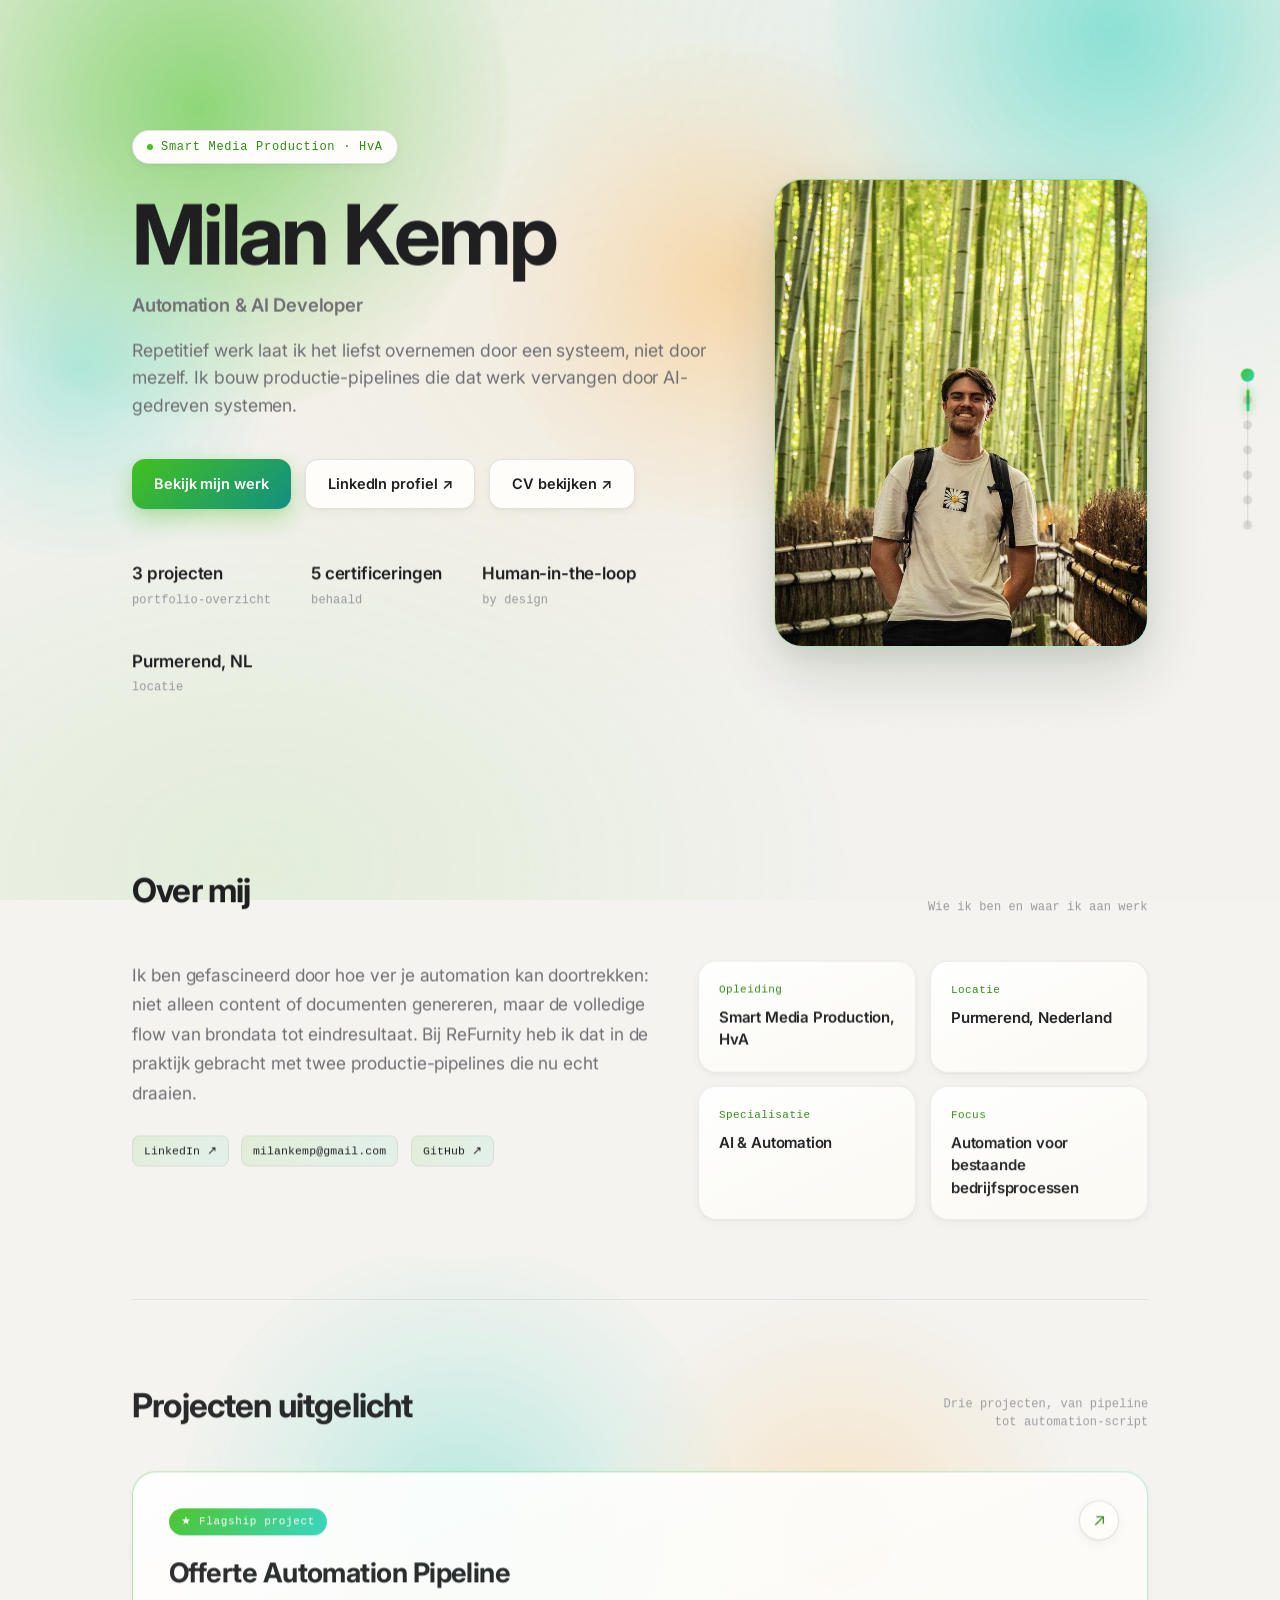
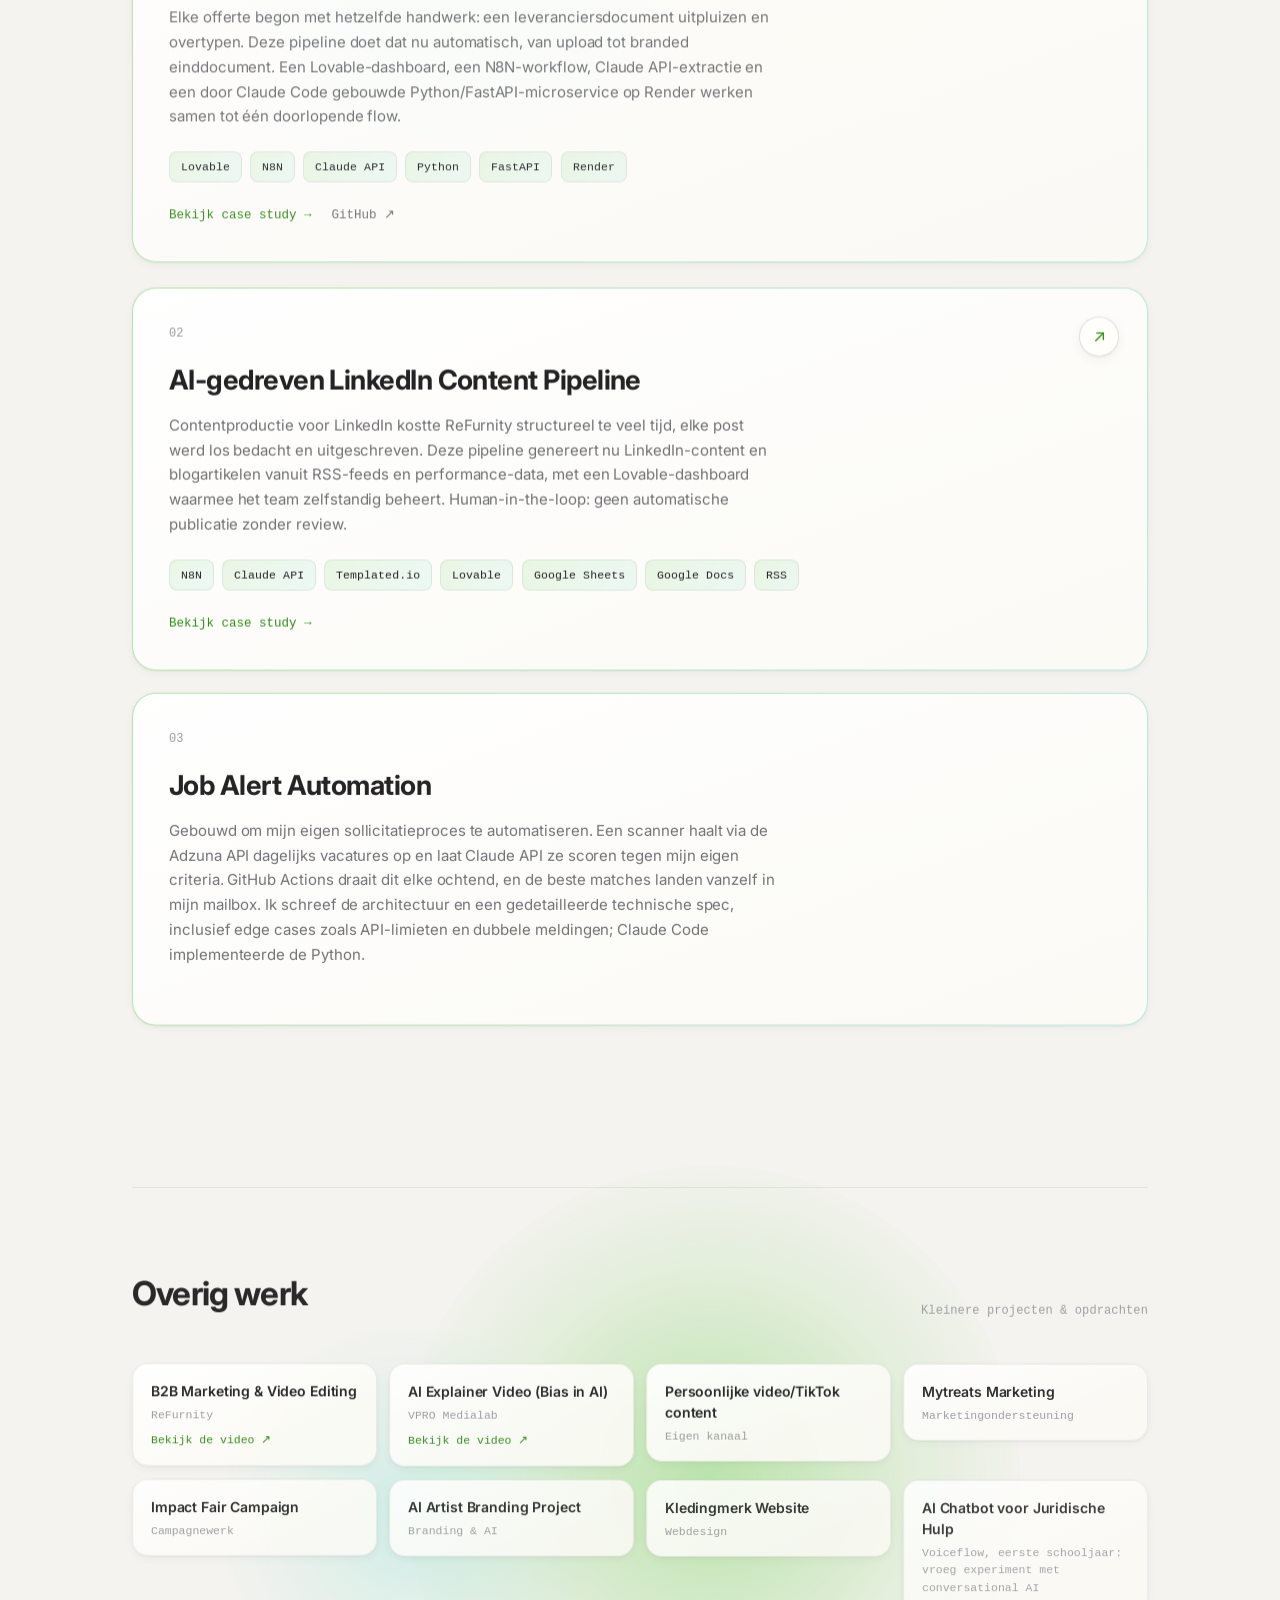
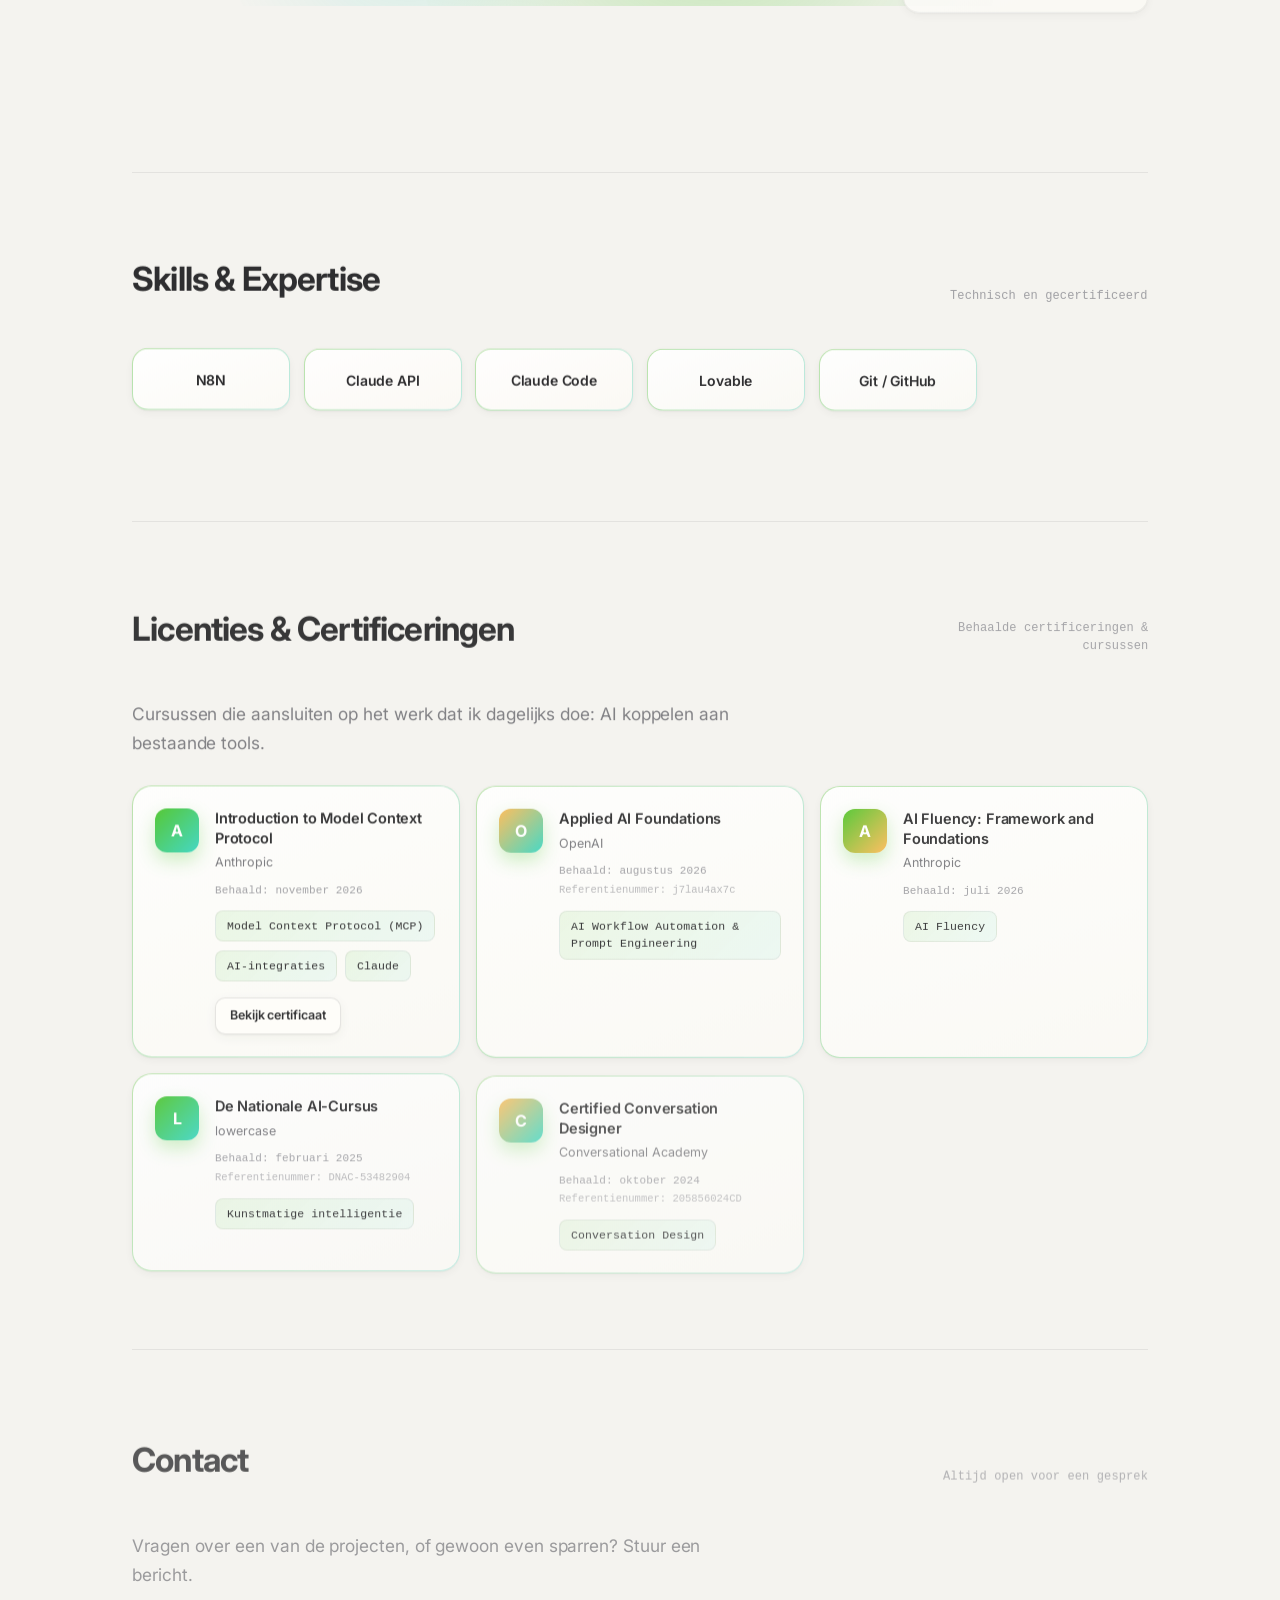
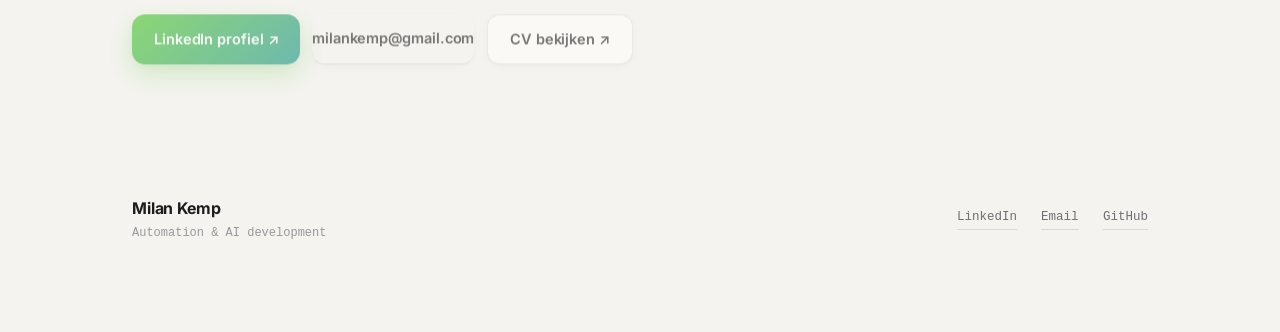
==== index.html @ 99af657d "Voeg certificaten samen met Licenties & Certificeringen De losse Certificaten-sectie is opgegaan in " ====
<!DOCTYPE html>
<html lang="nl">
<head>
<meta charset="UTF-8">
<meta name="viewport" content="width=device-width, initial-scale=1.0">
<title>Milan Kemp: Portfolio</title>
<meta name="description" content="Portfolio van Milan Kemp, afgestudeerd in Smart Media Production, met een focus op automation & AI development.">
<link rel="icon" href="assets/favicon.ico" sizes="any">
<link rel="icon" type="image/png" sizes="32x32" href="assets/favicon-32x32.png">
<link rel="icon" type="image/png" sizes="16x16" href="assets/favicon-16x16.png">
<link rel="apple-touch-icon" sizes="180x180" href="assets/apple-touch-icon.png">
<meta property="og:title" content="Milan Kemp: Automation &amp; AI Developer">
<meta property="og:description" content="Productie-pipelines die repetitief werk vervangen door AI-gedreven systemen.">
<meta property="og:image" content="https://milan-kemp.github.io/Milan-portfolio/assets/og-image.png">
<meta property="og:url" content="https://milan-kemp.github.io/Milan-portfolio/">
<meta property="og:type" content="website">
<meta name="twitter:card" content="summary_large_image">
<meta name="theme-color" content="#f4f3ef">
<link rel="preconnect" href="https://fonts.googleapis.com">
<link rel="preconnect" href="https://fonts.gstatic.com" crossorigin>
<link href="https://fonts.googleapis.com/css2?family=Inter:wght@400;500;600;700;800&display=swap" rel="stylesheet">
<link rel="stylesheet" href="css/styles.css">
<script type="application/ld+json">
{
  "@context": "https://schema.org",
  "@type": "Person",
  "name": "Milan Kemp",
  "jobTitle": "Automation & AI Developer",
  "url": "https://milan-kemp.github.io/Milan-portfolio/",
  "sameAs": [
    "https://www.linkedin.com/in/milan-kemp-5165a0326",
    "https://github.com/Milan-Kemp"
  ],
  "alumniOf": "Hogeschool van Amsterdam"
}
</script>
</head>
<body>
<div class="grain"></div>

<nav class="dot-nav" aria-label="Sectienavigatie">
  <span class="dot-nav-track"></span>
  <span class="dot-nav-indicator"></span>
  <button class="dot active" data-target="hero" aria-label="Ga naar Home"><span class="dot-tooltip">Home</span></button>
  <button class="dot" data-target="about" aria-label="Ga naar Over mij"><span class="dot-tooltip">Over mij</span></button>
  <button class="dot" data-target="projects" aria-label="Ga naar Projecten"><span class="dot-tooltip">Projecten</span></button>
  <button class="dot" data-target="other-work" aria-label="Ga naar Overig werk"><span class="dot-tooltip">Overig werk</span></button>
  <button class="dot" data-target="skills" aria-label="Ga naar Skills"><span class="dot-tooltip">Skills</span></button>
  <button class="dot" data-target="licenses" aria-label="Ga naar Licenties &amp; Certificeringen"><span class="dot-tooltip">Licenties</span></button>
  <button class="dot" data-target="contact" aria-label="Ga naar Contact"><span class="dot-tooltip">Contact</span></button>
</nav>

<div class="wrap">
  <div class="mesh" data-parallax="0.05"><div class="b1"></div><div class="b2"></div><div class="b3"></div><div class="b4"></div></div>

  <!-- ================= HERO ================= -->
  <section class="hero" id="hero">
    <div class="hero-grid">
      <div class="hero-content">
        <span class="eyebrow reveal">Smart Media Production · HvA</span>
        <h1 class="reveal">Milan Kemp</h1>
        <p class="hero-role reveal">Automation &amp; AI Developer</p>
        <p class="hero-sub reveal">Repetitief werk laat ik het liefst overnemen door een systeem, niet door mezelf. Ik bouw productie-pipelines die dat werk vervangen door AI-gedreven systemen.</p>
        <div class="hero-actions reveal">
          <a href="#projects" class="btn btn-primary">Bekijk mijn werk</a>
          <a href="https://www.linkedin.com/in/milan-kemp-5165a0326" target="_blank" rel="noopener" class="btn btn-secondary">LinkedIn profiel ↗</a>
          <a href="assets/Milan_Kemp_CV.pdf" target="_blank" rel="noopener" class="btn btn-secondary">CV bekijken ↗</a>
        </div>
        <div class="hero-meta reveal">
          <div class="meta-item"><strong><span class="count" data-count-to="3">0</span> projecten</strong>portfolio-overzicht</div>
          <div class="meta-item"><strong><span class="count" id="cert-count" data-count-to="5">0</span> certificeringen</strong>behaald</div>
          <div class="meta-item"><strong>Human-in-the-loop</strong>by design</div>
          <div class="meta-item"><strong>Purmerend, NL</strong>locatie</div>
        </div>
      </div>
      <div class="hero-photo-wrap reveal">
        <img class="hero-photo" src="assets/milan-hero-photo.jpg" alt="Milan Kemp" loading="eager" decoding="async">
      </div>
    </div>
  </section>

  <!-- ================= OVER MIJ ================= -->
  <section class="section" id="about">
    <div class="section-head">
      <div class="section-title observe">Over mij</div>
      <div class="section-hint observe">Wie ik ben en waar ik aan werk</div>
    </div>

    <div class="about-grid">
      <div>
        <p class="about-text observe">
          Ik ben gefascineerd door hoe ver je automation kan doortrekken: niet alleen
          content of documenten genereren, maar de volledige flow van brondata tot
          eindresultaat. Bij ReFurnity heb ik dat in de praktijk gebracht met twee
          productie-pipelines die nu echt draaien.
        </p>
        <div class="about-contacts observe">
          <a class="badge" href="https://www.linkedin.com/in/milan-kemp-5165a0326" target="_blank" rel="noopener">LinkedIn ↗</a>
          <a class="badge" href="mailto:milankemp@gmail.com">milankemp@gmail.com</a>
          <a class="badge" href="https://github.com/Milan-Kemp" target="_blank" rel="noopener">GitHub ↗</a>
        </div>
      </div>

      <div class="info-grid">
        <div class="info-card observe">
          <span class="tag">Opleiding</span>
          <p>Smart Media Production, HvA</p>
        </div>
        <div class="info-card observe">
          <span class="tag">Locatie</span>
          <p>Purmerend, Nederland</p>
        </div>
        <div class="info-card observe">
          <span class="tag">Specialisatie</span>
          <p>AI &amp; Automation</p>
        </div>
        <div class="info-card observe">
          <span class="tag">Focus</span>
          <p>Automation voor bestaande bedrijfsprocessen</p>
        </div>
      </div>
    </div>
  </section>

  <!-- ================= PROJECTEN UITGELICHT ================= -->
  <section class="section" id="projects" style="position:relative;">
    <div class="mesh" style="top:-40px; opacity:0.55; width:1100px; height:520px;" data-parallax="0.045"><div class="b2" style="right:auto; left:8%;"></div><div class="b3" style="left:auto; right:10%; top:40px;"></div></div>

    <div class="section-head">
      <div class="section-title observe">Projecten uitgelicht</div>
      <div class="section-hint observe">Drie projecten, van pipeline tot automation-script</div>
    </div>

    <div class="project-list">
      <div class="parallax-host" data-parallax-card>
        <article class="project-card tilt-card observe" data-href="projects/offerte-automation-pipeline.html">
          <div class="project-card-cta" aria-hidden="true">↗</div>
          <div class="project-top">
            <span class="project-flag">★ Flagship project</span>
            <span class="project-num">01</span>
          </div>
          <h3 class="project-title">Offerte Automation Pipeline</h3>
          <p class="project-desc">
            Elke offerte begon met hetzelfde handwerk: een leveranciersdocument uitpluizen en
            overtypen. Deze pipeline doet dat nu automatisch, van upload tot branded
            einddocument. Een Lovable-dashboard, een N8N-workflow, Claude API-extractie en een
            door Claude Code gebouwde Python/FastAPI-microservice op Render werken samen tot
            één doorlopende flow.
          </p>
          <div class="badges">
            <span class="badge">Lovable</span>
            <span class="badge">N8N</span>
            <span class="badge">Claude API</span>
            <span class="badge">Python</span>
            <span class="badge">FastAPI</span>
            <span class="badge">Render</span>
          </div>
          <div class="project-foot">
            <div class="project-links">
              <a href="projects/offerte-automation-pipeline.html">Bekijk case study →</a>
              <a class="secondary" href="https://github.com/Milan-Kemp/Offerte-generator" target="_blank" rel="noopener">GitHub ↗</a>
            </div>
          </div>
        </article>
      </div>

      <article class="project-card tilt-card observe" data-href="projects/linkedin-content-pipeline.html">
        <div class="project-card-cta" aria-hidden="true">↗</div>
        <div class="project-top">
          <span class="project-num">02</span>
        </div>
        <h3 class="project-title">AI-gedreven LinkedIn Content Pipeline</h3>
        <p class="project-desc">
          Contentproductie voor LinkedIn kostte ReFurnity structureel te veel tijd, elke post
          werd los bedacht en uitgeschreven. Deze pipeline genereert nu LinkedIn-content en
          blogartikelen vanuit RSS-feeds en performance-data, met een Lovable-dashboard waarmee
          het team zelfstandig beheert. Human-in-the-loop: geen automatische publicatie zonder
          review.
        </p>
        <div class="badges">
          <span class="badge">N8N</span>
          <span class="badge">Claude API</span>
          <span class="badge">Templated.io</span>
          <span class="badge">Lovable</span>
          <span class="badge">Google Sheets</span>
          <span class="badge">Google Docs</span>
          <span class="badge">RSS</span>
        </div>
        <div class="project-foot">
          <div class="project-links">
            <a href="projects/linkedin-content-pipeline.html">Bekijk case study →</a>
          </div>
        </div>
      </article>

      <article class="project-card tilt-card observe" id="job-alert-card">
        <div class="project-top">
          <span class="project-num">03</span>
        </div>
        <h3 class="project-title">Job Alert Automation</h3>
        <p class="project-desc">
          Gebouwd om mijn eigen sollicitatieproces te automatiseren. Een scanner haalt via de
          Adzuna API dagelijks vacatures op en laat Claude API ze scoren tegen mijn eigen
          criteria. GitHub Actions draait dit elke ochtend, en de beste matches landen vanzelf
          in mijn mailbox. Ik schreef de architectuur en een gedetailleerde technische spec,
          inclusief edge cases zoals API-limieten en dubbele meldingen; Claude Code
          implementeerde de Python.
        </p>
      </article>
    </div>

    <div class="detail" id="job-alert-detail">
      <div id="job-alert-detail-inner">
        <p class="detail-text">
          Draait volledig zelfstandig, elke ochtend opnieuw: geen handmatig zoeken meer nodig.
          De zoekradius bestrijkt 60km rond Purmerend, plus remote en hybride functies. Elke
          vacature krijgt een score en een korte motivatie, zodat duidelijk is waarom iets wel
          of niet doorkwam. Zelf geen match? Dan blijft de mailbox leeg, in plaats van ruis te
          sturen.
        </p>
        <figure class="job-alert-mail">
          <div class="job-alert-mail-head">
            <span class="job-alert-mail-icon" aria-hidden="true">
              <svg viewBox="0 0 16 16" fill="none" stroke="currentColor" stroke-width="1.5" stroke-linecap="round" stroke-linejoin="round">
                <rect x="1.5" y="3" width="13" height="10" rx="1.5"/>
                <path d="M2 4l6 5 6-5"/>
              </svg>
            </span>
            <div class="job-alert-mail-headtext">
              <div class="job-alert-mail-from">job-alerts@job-alert-bot.app</div>
              <div class="job-alert-mail-subject">Dagelijkse job alert</div>
            </div>
          </div>
          <div class="job-alert-mail-body">
            <p class="job-alert-mail-intro">Deze vacature scoorde vandaag het hoogst tegen jouw criteria:</p>
            <div class="job-alert-mail-job">
              <div class="job-alert-mail-job-head">
                <div>
                  <div class="job-alert-mail-job-title">Automation Specialist (n8n Expert)</div>
                  <div class="job-alert-mail-job-company">Jobgether — Veldhoven, Noord-Brabant</div>
                </div>
                <span class="job-alert-mail-score">9/10</span>
              </div>
              <p class="job-alert-mail-motivation">
                Hands-on automation rol specifiek gericht op n8n, met focus op het verbinden
                van platforms, APIs, CRMs en AI-services, exact wat ik al gebouwd heb.
              </p>
              <div class="job-alert-mail-signal">
                <span class="job-alert-mail-signal-label is-match">Match</span>
                <ul>
                  <li>n8n expert vereist</li>
                  <li>focus op orchestratie en verbinden van systemen</li>
                  <li>AI-enabled workflows als kernvereiste</li>
                </ul>
              </div>
              <div class="job-alert-mail-signal">
                <span class="job-alert-mail-signal-label is-caution">Let op</span>
                <ul>
                  <li>geen duidelijke ervaringseis genoemd in excerpt</li>
                </ul>
              </div>
              <span class="job-alert-mail-link">Bekijk vacature →</span>
            </div>
            <p class="job-alert-mail-footnote">
              Score gebaseerd op een beperkte Adzuna-omschrijving (excerpt), niet de
              volledige vacaturetekst.
            </p>
          </div>
          <figcaption>Voorbeeld van een dagelijkse match-mail</figcaption>
        </figure>
        <div class="badges">
          <a class="tag-pill" href="https://www.python.org" target="_blank" rel="noopener">Python</a>
          <a class="tag-pill" href="https://www.anthropic.com" target="_blank" rel="noopener">Claude API</a>
          <span class="tag-pill">Adzuna API</span>
          <a class="tag-pill" href="https://docs.github.com/en/actions" target="_blank" rel="noopener">GitHub Actions</a>
        </div>
        <a class="other-link" id="job-alert-code-link" href="https://github.com/Milan-Kemp/job-alert-bot" target="_blank" rel="noopener">Bekijk de code ↗</a>
      </div>
    </div>
  </section>

  <!-- ================= OVERIG WERK ================= -->
  <section class="section" id="other-work" style="position:relative;">
    <div class="mesh" style="top:-30px; opacity:0.5; width:1000px; height:460px;" data-parallax="0.045"><div class="b1" style="left:auto; right:12%; top:20px;"></div><div class="b4" style="left:8%; top:180px;"></div></div>

    <div class="section-head">
      <div class="section-title observe">Overig werk</div>
      <div class="section-hint observe">Kleinere projecten &amp; opdrachten</div>
    </div>

    <div class="other-grid">
      <div class="other-item lift-card">
        <div class="other-title">B2B Marketing &amp; Video Editing</div>
        <div class="other-meta">ReFurnity</div>
        <a class="other-video-preview" href="https://youtu.be/hMSgtAx6nCA" target="_blank" rel="noopener">Bekijk de video ↗</a>
      </div>
      <div class="other-item lift-card">
        <div class="other-title">AI Explainer Video (Bias in AI)</div>
        <div class="other-meta">VPRO Medialab</div>
        <a class="other-video-preview" href="https://youtu.be/aALKHxeAM2g" target="_blank" rel="noopener">Bekijk de video ↗</a>
      </div>
      <div class="other-item lift-card">
        <div class="other-title">Persoonlijke video/TikTok content</div>
        <div class="other-meta">Eigen kanaal</div>
      </div>
      <div class="other-item lift-card">
        <div class="other-title">Mytreats Marketing</div>
        <div class="other-meta">Marketingondersteuning</div>
      </div>
      <div class="other-item lift-card">
        <div class="other-title">Impact Fair Campaign</div>
        <div class="other-meta">Campagnewerk</div>
      </div>
      <div class="other-item lift-card">
        <div class="other-title">AI Artist Branding Project</div>
        <div class="other-meta">Branding &amp; AI</div>
      </div>
      <div class="other-item lift-card">
        <div class="other-title">Kledingmerk Website</div>
        <div class="other-meta">Webdesign</div>
      </div>
      <div class="other-item lift-card">
        <div class="other-title">AI Chatbot voor Juridische Hulp</div>
        <div class="other-meta">Voiceflow, eerste schooljaar: vroeg experiment met conversational AI</div>
      </div>
    </div>

    <div class="detail" id="other-detail">
      <div id="other-detail-inner">
        <div class="detail-text" id="other-detail-text"></div>
        <a class="other-link" id="other-detail-link" target="_blank" rel="noopener">Bekijk de video ↗</a>
      </div>
    </div>
  </section>

  <!-- ================= SKILLS ================= -->
  <section class="section" id="skills">
    <div class="section-head">
      <div class="section-title observe">Skills &amp; Expertise</div>
      <div class="section-hint observe">Technisch en gecertificeerd</div>
    </div>

    <div class="skills-grid">
      <div class="skill-card tilt-card"><span class="skill-name">N8N</span></div>
      <div class="skill-card tilt-card"><span class="skill-name">Claude API</span></div>
      <div class="skill-card tilt-card"><span class="skill-name">Claude Code</span></div>
      <div class="skill-card tilt-card"><span class="skill-name">Lovable</span></div>
      <div class="skill-card tilt-card"><span class="skill-name">Git / GitHub</span></div>
    </div>
  </section>

  <!-- ================= LICENTIES & CERTIFICERINGEN (kaarten komen uit CERTIFICATES in js/main.js) ================= -->
  <section class="section" id="licenses">
    <div class="section-head">
      <div class="section-title observe">Licenties &amp; Certificeringen</div>
      <div class="section-hint observe">Behaalde certificeringen &amp; cursussen</div>
    </div>

    <p class="about-text observe" style="margin-bottom: 28px;">
      Cursussen die aansluiten op het werk dat ik dagelijks doe: AI koppelen aan bestaande tools.
    </p>

    <div class="licenses-grid" id="certs-grid"></div>
  </section>

  <!-- ================= CONTACT / FOOTER ================= -->
  <section class="section" id="contact">
    <div class="section-head">
      <div class="section-title observe">Contact</div>
      <div class="section-hint observe">Altijd open voor een gesprek</div>
    </div>
    <p class="about-text observe">
      Vragen over een van de projecten, of gewoon even sparren?
      Stuur een bericht.
    </p>
    <div class="about-contacts observe" style="margin-top: 24px;">
      <a href="https://www.linkedin.com/in/milan-kemp-5165a0326" target="_blank" rel="noopener" class="btn btn-primary">LinkedIn profiel ↗</a>
      <button class="btn btn-secondary footer-email-btn" data-email="milankemp@gmail.com" type="button">milankemp@gmail.com</button>
      <a href="assets/Milan_Kemp_CV.pdf" target="_blank" rel="noopener" class="btn btn-secondary">CV bekijken ↗</a>
    </div>
  </section>

  <footer>
    <div>
      <div class="footer-name">Milan Kemp</div>
      <div class="footer-role">Automation &amp; AI development</div>
    </div>
    <div class="footer-links">
      <a class="footer-link" href="https://www.linkedin.com/in/milan-kemp-5165a0326" target="_blank" rel="noopener">LinkedIn</a>
      <button class="footer-link footer-email-btn" data-email="milankemp@gmail.com" type="button">Email</button>
      <a class="footer-link" href="https://github.com/Milan-Kemp" target="_blank" rel="noopener">GitHub</a>
    </div>
  </footer>
</div>

<script src="js/springs.js"></script>
<script src="js/main.js"></script>
</body>
</html>
---- css/styles.css ----
/* ==========================================================================
   Milan Kemp — Portfolio design system
   Shared tokens + components, used by every page (index + /projects/*.html)
   ========================================================================== */

:root {
  --bg: #f4f3ef;
  --surface: rgba(255,255,255,0.7);
  --surface-solid: #fffefb;
  --border: rgba(0,0,0,0.065);
  --border-strong: rgba(0,0,0,0.11);
  --text: #1d1d1f;
  --text-dim: #6e6e73;
  --text-faint: #98989d;

  --accent: #41c21d;
  --accent-text: #2c8a12;
  --accent2: #2dd4bf;
  --accent2-text: #0f8f81;
  --accent3: #ffb648;

  --accent-soft: rgba(65,194,29,0.1);
  --accent-line: rgba(65,194,29,0.32);

  --shadow-sm: 0 1px 2px rgba(30,60,10,0.05), 0 3px 12px rgba(30,60,10,0.05);
  --shadow-md: 0 12px 30px rgba(30,60,10,0.1), 0 3px 10px rgba(30,60,10,0.05);
  --shadow-lg: 0 28px 68px rgba(30,60,10,0.15), 0 10px 24px rgba(30,60,10,0.07);
  --shadow-hover: 0 22px 44px rgba(30,60,10,0.16), 0 8px 16px rgba(15,143,129,0.08);

  --display: -apple-system, BlinkMacSystemFont, 'SF Pro Display', 'Inter', sans-serif;
  --body: -apple-system, BlinkMacSystemFont, 'SF Pro Text', 'Inter', sans-serif;
  --mono: ui-monospace, 'SF Mono', 'Menlo', 'IBM Plex Mono', monospace;
}

* { margin: 0; padding: 0; box-sizing: border-box; }
html { scroll-behavior: smooth; }

body {
  background: var(--bg);
  color: var(--text);
  font-family: var(--body);
  line-height: 1.5;
  -webkit-font-smoothing: antialiased;
  min-height: 100vh;
  overflow-x: hidden;
  position: relative;
}

img { max-width: 100%; display: block; }

/* Page-wide ambient gradient. Lives on its own fixed layer instead of
   `background-attachment: fixed` on body, which forces the browser to
   repaint the four large gradients on every scroll frame. A fixed element
   is composited once and just stays put while the page scrolls. */
body::before {
  content: '';
  position: fixed; inset: 0; z-index: -1; pointer-events: none;
  background:
    radial-gradient(1100px 700px at 12% -8%, rgba(65,194,29,0.14), transparent 60%),
    radial-gradient(900px 640px at 88% 6%, rgba(45,212,191,0.12), transparent 60%),
    radial-gradient(800px 560px at 50% 38%, rgba(255,182,72,0.08), transparent 65%),
    radial-gradient(1000px 700px at 20% 96%, rgba(65,194,29,0.09), transparent 60%);
}

/* ---------- GRAIN OVERLAY ---------- */

/* No mix-blend-mode: a blended full-screen fixed layer makes the browser
   re-blend everything underneath it on every scroll frame. At this opacity
   a plain overlay reads the same. */
.grain {
  position: fixed; inset: 0; z-index: 999; pointer-events: none;
  opacity: 0.035;
  background-image: url("data:image/svg+xml,%3Csvg xmlns='http://www.w3.org/2000/svg' width='140' height='140'%3E%3Cfilter id='n'%3E%3CfeTurbulence type='fractalNoise' baseFrequency='0.9' numOctaves='2' stitchTiles='stitch'/%3E%3C/filter%3E%3Crect width='100%25' height='100%25' filter='url(%23n)'/%3E%3C/svg%3E");
}

.wrap { max-width: 1080px; margin: 0 auto; padding: 0 32px; position: relative; }

/* ---------- AMBIENT MESH ---------- */

.mesh {
  position: absolute;
  top: -260px; left: 50%;
  width: 1500px; height: 900px;
  overflow: hidden;
  transform: translateX(-50%);
  z-index: 0;
  pointer-events: none;
  opacity: 0.82;
  will-change: transform;
}

/* The mesh blobs use fixed px widths (1500/1100/1000, incl. inline-styled
   instances) so they read as soft ambient shapes rather than edge-to-edge
   bars. That's fine while the viewport is wider than the blob — but below
   ~1024px the centered, absolutely-positioned box starts extending past
   both edges of the page, inflating body.scrollWidth and causing real
   horizontal overflow (confirmed: at 1024px the hero mesh alone accounted
   for the full 246px of page overflow). max-width doesn't lose to an
   inline width= declaration (they're different properties), so this caps
   every .mesh instance — including the two with inline widths — without
   touching anything above 1024px, where max-width never applies. */
@media (max-width: 1024px) {
  .mesh { max-width: 100%; }
}

.mesh div { position: absolute; border-radius: 50%; }
/* Eased multi-stop falloff stands in for the old blur(64px) on .mesh: same
   soft edges, but baked into the gradient instead of re-filtered on the GPU
   every time the mesh moves with scroll. */
.mesh .b1 { width: 620px; height: 620px; left: 0; top: 40px; background: radial-gradient(circle, rgba(65,194,29,0.64) 0%, rgba(65,194,29,0.42) 24%, rgba(65,194,29,0.18) 48%, transparent 74%); }
.mesh .b2 { width: 560px; height: 560px; right: 0; top: -10px; background: radial-gradient(circle, rgba(45,212,191,0.56) 0%, rgba(45,212,191,0.36) 24%, rgba(45,212,191,0.15) 48%, transparent 74%); }
.mesh .b3 { width: 480px; height: 480px; left: 40%; top: 280px; background: radial-gradient(circle, rgba(255,182,72,0.46) 0%, rgba(255,182,72,0.29) 24%, rgba(255,182,72,0.12) 48%, transparent 74%); }
.mesh .b4 { width: 380px; height: 380px; left: 0; top: 420px; background: radial-gradient(circle, rgba(45,212,191,0.38) 0%, rgba(45,212,191,0.24) 24%, rgba(45,212,191,0.1) 48%, transparent 74%); }

.parallax-host { will-change: transform; }

/* ---------- REVEAL STATE (base — Spring drives opacity/transform inline) ---------- */

.reveal { opacity: 0; transform: translateY(20px); will-change: transform, opacity; }

/* ---------- EYEBROW / BADGE ---------- */

.eyebrow {
  display: inline-flex; align-items: center; gap: 8px;
  font-family: var(--mono); font-size: 12px; letter-spacing: 0.06em;
  color: var(--accent-text);
  background: var(--surface-solid);
  border: 1px solid var(--border-strong);
  box-shadow: var(--shadow-sm);
  padding: 7px 14px; border-radius: 100px;
}

.eyebrow::before { content: ''; width: 6px; height: 6px; border-radius: 50%; background: var(--accent); flex-shrink: 0; }

.badge {
  display: inline-block;
  font-family: var(--mono); font-size: 11.5px; color: var(--text);
  background: linear-gradient(135deg, rgba(65,194,29,0.1), rgba(45,212,191,0.08));
  border: 1px solid var(--border);
  padding: 6px 11px; border-radius: 8px; letter-spacing: 0.01em;
  will-change: transform;
}

.badges { display: flex; flex-wrap: wrap; gap: 8px; }

/* Rounder pill variant used inside pipeline detail panels (mobile accordion
   + desktop node diagram) — some entries are plain <span>, others are real
   <a> links out to the tool's official site (pipeline.js decides which). */
.tag-pill {
  display: inline-block;
  font-family: var(--mono); font-size: 11.5px; color: var(--text);
  background: linear-gradient(135deg, rgba(65,194,29,0.1), rgba(45,212,191,0.08));
  border: 1px solid var(--border);
  padding: 6px 12px; border-radius: 999px; letter-spacing: 0.01em;
  will-change: transform;
}
a.tag-pill { text-decoration: none; color: var(--accent-text); cursor: pointer; }
a.tag-pill:hover, a.tag-pill:focus-visible {
  border-color: var(--accent);
  background: linear-gradient(135deg, rgba(65,194,29,0.18), rgba(45,212,191,0.14));
}

/* ---------- BUTTONS ---------- */

.btn {
  display: inline-flex; align-items: center; gap: 8px;
  font-family: var(--body); font-weight: 600; font-size: 14.5px;
  letter-spacing: -0.006em;
  padding: 13px 22px; border-radius: 13px;
  text-decoration: none; cursor: pointer; border: none;
  will-change: transform;
  touch-action: manipulation;
}

.btn-primary {
  color: #fff;
  background: linear-gradient(135deg, var(--accent), var(--accent2-text));
  box-shadow: 0 10px 24px rgba(65,194,29,0.32), var(--shadow-sm);
}

.btn-secondary {
  color: var(--text);
  background: var(--surface-solid);
  border: 1px solid var(--border-strong);
  box-shadow: var(--shadow-sm);
}

/* ---------- SECTION ---------- */

.section { position: relative; z-index: 1; padding: 80px 0; }
.section + .section { border-top: 1px solid var(--border); }

.section-head {
  display: flex; justify-content: space-between; align-items: flex-end;
  gap: 24px; margin-bottom: 44px; flex-wrap: wrap;
}

.section-title {
  font-family: var(--display); font-weight: 700;
  font-size: clamp(1.5rem, 2.6vw, 2.1rem); letter-spacing: -0.025em;
}

.section-hint {
  font-family: var(--mono); font-size: 12px; color: var(--text-faint);
  max-width: 32ch; text-align: right; letter-spacing: 0.01em;
}

/* ---------- HERO (index) ---------- */

.hero { position: relative; z-index: 1; padding: 130px 0 90px; }

.hero-grid { display: grid; grid-template-columns: 1.35fr 0.85fr; gap: 48px; align-items: center; }
@media (max-width: 860px) {
  .hero-grid { grid-template-columns: 1fr; gap: 32px; }
  .hero-photo-wrap { order: -1; max-width: 220px; margin: 0 auto; }
}

.hero-photo-wrap {
  position: relative;
  border-radius: 28px;
  overflow: hidden;
  aspect-ratio: 4 / 5;
  border: 1.5px solid transparent;
  background-image:
    linear-gradient(160deg, #ffffff, #fbfaf5),
    linear-gradient(120deg, rgba(65,194,29,0.4), rgba(45,212,191,0.35));
  background-origin: border-box;
  background-clip: padding-box, border-box;
  box-shadow: var(--shadow-lg);
}

.hero-photo { width: 100%; height: 100%; object-fit: cover; object-position: 50% 58%; display: block; }

h1 {
  font-family: var(--display); font-weight: 700;
  font-size: clamp(2.8rem, 7vw, 5.2rem);
  line-height: 1.03; letter-spacing: -0.033em; color: var(--text);
  margin-top: 28px;
}

h1 em {
  font-style: normal;
  background: linear-gradient(100deg, var(--accent-text), var(--accent2-text) 85%);
  -webkit-background-clip: text; background-clip: text; color: transparent;
}

.hero-role {
  margin-top: 14px; font-family: var(--display); font-weight: 600;
  font-size: 1.15rem; letter-spacing: -0.012em; color: var(--text-dim);
}

.hero-sub {
  margin-top: 18px; font-size: 1.1rem; line-height: 1.55; font-weight: 400;
  color: var(--text-dim); max-width: 54ch; letter-spacing: -0.006em;
}

.hero-actions { display: flex; flex-wrap: wrap; gap: 14px; margin-top: 40px; }

.hero-meta { display: flex; flex-wrap: wrap; gap: 40px; margin-top: 52px; }

.meta-item { font-family: var(--mono); font-size: 12px; color: var(--text-faint); letter-spacing: 0.01em; }
.meta-item strong {
  display: block; font-family: var(--display); font-size: 17px; font-weight: 600;
  color: var(--text); margin-bottom: 4px; letter-spacing: -0.01em;
}

/* ---------- ABOUT ---------- */

.about-grid { display: grid; grid-template-columns: 1.15fr 1fr; gap: 48px; align-items: start; }
@media (max-width: 780px) { .about-grid { grid-template-columns: 1fr; gap: 32px; } }

.about-text { font-size: 1.08rem; line-height: 1.7; color: var(--text-dim); letter-spacing: -0.004em; max-width: 56ch; }
.about-contacts { display: flex; flex-wrap: wrap; gap: 12px; margin-top: 28px; }

.about-contacts a.badge { text-decoration: none; }

.info-grid { display: grid; grid-template-columns: 1fr 1fr; gap: 14px; }
@media (max-width: 460px) { .info-grid { grid-template-columns: 1fr; } }

.info-card {
  border: 1px solid var(--border);
  border-radius: 18px; padding: 20px;
  background: linear-gradient(155deg, #ffffff, #fbfaf5 75%);
  box-shadow: var(--shadow-sm);
}

.info-card .tag {
  font-family: var(--mono); font-size: 11px; color: var(--accent-text);
  letter-spacing: 0.04em; margin-bottom: 8px; display: block;
}

.info-card p { font-family: var(--display); font-weight: 600; font-size: 15px; letter-spacing: -0.012em; color: var(--text); }

/* ---------- PROJECT CARDS (featured) ---------- */

.project-list { display: flex; flex-direction: column; gap: 22px; }

.project-card {
  position: relative;
  border: 1.5px solid transparent;
  border-radius: 24px;
  padding: 36px;
  cursor: pointer;
  touch-action: manipulation;
  will-change: transform;
  transform-style: preserve-3d;
  box-shadow: var(--shadow-sm);
  background-image:
    linear-gradient(160deg, #ffffff, #fbfaf5),
    linear-gradient(120deg, rgba(65,194,29,0.35), rgba(45,212,191,0.3));
  background-origin: border-box;
  background-clip: padding-box, border-box;
}

.project-card.is-lifted { box-shadow: var(--shadow-hover); }

/* The whole card is a keyboard-focusable link (main.js), so give it a clear
   focus ring — the browser's default outline would clip against the
   rounded corners otherwise. */
.project-card:focus-visible { outline: none; box-shadow: var(--shadow-hover), 0 0 0 3px rgba(65,194,29,0.45); }

.project-card-cta {
  position: absolute; top: 28px; right: 28px;
  width: 40px; height: 40px; border-radius: 50%;
  display: flex; align-items: center; justify-content: center;
  background: var(--surface-solid);
  border: 1px solid var(--border-strong);
  box-shadow: var(--shadow-sm);
  color: var(--accent-text);
  font-size: 17px;
  will-change: transform;
  pointer-events: none;
}

/* Reads as a green "go" button once the card is hovered/lifted, reinforcing
   that the whole card is clickable, not just the icon. */
.project-card.is-lifted .project-card-cta {
  background: linear-gradient(135deg, var(--accent), var(--accent2));
  border-color: transparent;
  color: #fff;
  box-shadow: 0 8px 18px rgba(65,194,29,0.35);
}

.project-top { display: flex; justify-content: space-between; align-items: flex-start; gap: 16px; flex-wrap: wrap; margin-bottom: 18px; }

.project-flag {
  font-family: var(--mono); font-size: 11px; letter-spacing: 0.06em;
  color: #fff; background: linear-gradient(135deg, var(--accent), var(--accent2));
  padding: 5px 12px; border-radius: 100px; display: inline-flex; align-items: center; gap: 6px;
}

.project-num { font-family: var(--mono); font-size: 12px; color: var(--text-faint); }

.project-title {
  font-family: var(--display); font-weight: 700; font-size: clamp(1.3rem, 2.4vw, 1.7rem);
  letter-spacing: -0.02em; margin-bottom: 12px; color: var(--text);
}

.project-desc { font-size: 15px; line-height: 1.65; color: var(--text-dim); max-width: 68ch; letter-spacing: -0.004em; margin-bottom: 22px; }

.project-foot { display: flex; justify-content: space-between; align-items: center; gap: 16px; flex-wrap: wrap; margin-top: 24px; }

.project-links { display: flex; gap: 20px; flex-wrap: wrap; }

.project-links a {
  font-family: var(--mono); font-size: 12.5px; color: var(--accent-text);
  text-decoration: none; display: inline-flex; align-items: center; gap: 6px;
}

.project-links a.secondary { color: var(--text-dim); }

/* Nagebouwde mail-mockup i.p.v. een screenshot — blijft scherp op elke
   breedte en toont geen echt e-mailadres. max-width houdt 'm bewust klein:
   dit is een illustratie binnen het detail-paneel, geen hoofdelement. */
.job-alert-mail {
  margin: 18px 0 0; max-width: 440px;
  background: var(--surface-solid);
  border: 1px solid var(--border);
  border-radius: 14px;
  overflow: hidden;
  box-shadow: var(--shadow-sm);
}

.job-alert-mail-head {
  display: flex; align-items: center; gap: 10px;
  padding: 12px 16px;
  background: var(--bg);
  border-bottom: 1px solid var(--border);
}

.job-alert-mail-icon {
  flex-shrink: 0;
  width: 26px; height: 26px; border-radius: 50%;
  display: flex; align-items: center; justify-content: center;
  background: linear-gradient(135deg, var(--accent), var(--accent2));
  color: #fff;
}
.job-alert-mail-icon svg { width: 13px; height: 13px; }

.job-alert-mail-from { font-family: var(--mono); font-size: 10.5px; color: var(--text-faint); }
.job-alert-mail-subject {
  font-family: var(--display); font-weight: 600; font-size: 13.5px;
  color: var(--text); letter-spacing: -0.01em; margin-top: 1px;
}

.job-alert-mail-body { padding: 16px; }

.job-alert-mail-intro { font-size: 12.5px; color: var(--text-dim); margin-bottom: 12px; }

.job-alert-mail-job {
  border: 1px solid var(--border);
  border-radius: 10px;
  padding: 14px;
  background: linear-gradient(155deg, #ffffff, #fbfaf5 75%);
}

.job-alert-mail-job-head { display: flex; justify-content: space-between; align-items: flex-start; gap: 10px; }

.job-alert-mail-job-title {
  font-family: var(--display); font-weight: 600; font-size: 14px;
  color: var(--text); letter-spacing: -0.01em;
}
.job-alert-mail-job-company { font-family: var(--mono); font-size: 10.5px; color: var(--text-faint); margin-top: 3px; }

.job-alert-mail-score {
  flex-shrink: 0;
  font-family: var(--mono); font-size: 11px; letter-spacing: 0.02em;
  color: #fff; background: linear-gradient(135deg, var(--accent), var(--accent2));
  padding: 4px 10px; border-radius: 100px;
}

.job-alert-mail-motivation { font-size: 12px; line-height: 1.55; color: var(--text-dim); margin: 10px 0; }

.job-alert-mail-signal { margin-top: 8px; }
.job-alert-mail-signal-label {
  display: inline-flex; align-items: center; gap: 6px;
  font-family: var(--mono); font-size: 10px; letter-spacing: 0.04em;
}
.job-alert-mail-signal-label::before { content: ''; width: 5px; height: 5px; border-radius: 50%; }
.job-alert-mail-signal-label.is-match { color: var(--accent-text); }
.job-alert-mail-signal-label.is-match::before { background: var(--accent); }
.job-alert-mail-signal-label.is-caution { color: #a06a1c; }
.job-alert-mail-signal-label.is-caution::before { background: var(--accent3); }

.job-alert-mail-signal ul { margin: 4px 0 0 16px; }
.job-alert-mail-signal li { font-size: 11.5px; line-height: 1.5; color: var(--text-dim); }

.job-alert-mail-link {
  display: inline-block; margin-top: 12px;
  font-family: var(--mono); font-size: 11px; color: var(--accent-text);
}

.job-alert-mail-footnote {
  font-family: var(--mono); font-size: 10.5px; color: var(--text-faint);
  line-height: 1.5; margin-top: 10px;
}

.job-alert-mail figcaption {
  font-family: var(--mono); font-size: 11.5px; color: var(--text-faint);
  margin-top: 8px;
}

#job-alert-detail-inner .badges { margin-top: 18px; }
#job-alert-detail-inner .other-link { margin-top: 16px; display: inline-block; }

/* ---------- OTHER WORK (compact) ---------- */

.other-grid { display: grid; grid-template-columns: repeat(auto-fill, minmax(240px, 1fr)); gap: 12px; align-items: start; }

.other-item {
  position: relative;
  border: 1px solid var(--border);
  border-radius: 16px; padding: 16px 18px;
  background: linear-gradient(155deg, #ffffff, #fbfaf5 75%);
  box-shadow: var(--shadow-sm);
  cursor: pointer;
  touch-action: manipulation;
  outline: none;
}

.other-item:focus-visible { box-shadow: var(--shadow-hover), 0 0 0 3px rgba(65,194,29,0.45); }
.other-item.active { border-color: var(--accent-line); }

.other-item .other-title { font-family: var(--display); font-weight: 600; font-size: 14px; letter-spacing: -0.01em; color: var(--text); }
.other-item .other-meta { font-family: var(--mono); font-size: 11.5px; color: var(--text-faint); margin-top: 5px; line-height: 1.5; }

.other-video-preview {
  display: inline-flex; align-items: center; gap: 4px;
  font-family: var(--mono); font-size: 11.5px; color: var(--accent-text);
  text-decoration: none; margin-top: 8px;
}
.other-video-preview:hover, .other-video-preview:focus-visible {
  text-decoration: underline;
}

.other-link {
  display: inline-block; margin-top: 6px;
  font-family: var(--mono); font-size: 11px; color: var(--text-dim);
  text-decoration: none; border-bottom: 1px solid var(--border-strong);
  transition: color 240ms cubic-bezier(0.16, 1, 0.3, 1), border-color 240ms cubic-bezier(0.16, 1, 0.3, 1);
}
.other-link:hover, .other-link:focus-visible, .other-link:active {
  color: var(--accent-text);
  border-color: var(--accent);
}

/* ---------- CARD INTERACTIONS: spotlight + subtle lift ---------- */

/* Full treatment (project/skill/license cards): magnetic tilt + a cursor-
   following glow painted via a ::before that reads --mx/--my/--spot-o,
   both set by attachHoverSpotlight() in springs.js. */
.tilt-card { position: relative; }
.tilt-card::before {
  content: '';
  position: absolute; inset: 0;
  border-radius: inherit;
  background: radial-gradient(var(--spot-radius, 260px) circle at var(--mx, 50%) var(--my, 50%), var(--spot-color, rgba(65,194,29,0.16)), transparent 70%);
  opacity: var(--spot-o, 0);
  pointer-events: none;
}

/* Light treatment (compact/secondary cards): tilt + shadow lift only, no glow. */
.lift-card { position: relative; will-change: transform; transform-style: preserve-3d; }
.other-item.is-lifted { box-shadow: var(--shadow-hover); }

/* ---------- SKILLS ---------- */

.skills-grid { display: grid; grid-template-columns: repeat(auto-fill, minmax(150px, 1fr)); gap: 14px; margin-bottom: 32px; }

.skill-card {
  border: 1.5px solid transparent;
  border-radius: 16px; padding: 18px;
  will-change: transform;
  transform-style: preserve-3d;
  box-shadow: var(--shadow-sm);
  background-image:
    linear-gradient(160deg, #ffffff, #fbfaf5),
    linear-gradient(120deg, rgba(65,194,29,0.35), rgba(45,212,191,0.3));
  background-origin: border-box;
  background-clip: padding-box, border-box;
  text-align: center;
}

.skill-card.is-lifted { box-shadow: var(--shadow-hover); }
.skill-card .skill-name { font-family: var(--display); font-weight: 600; font-size: 14px; letter-spacing: -0.012em; color: var(--text); }

/* ---------- LICENSES & CERTIFICATIONS ---------- */

.licenses-grid { display: grid; grid-template-columns: repeat(3, 1fr); gap: 16px; }
@media (max-width: 900px) { .licenses-grid { grid-template-columns: repeat(2, 1fr); } }
@media (max-width: 620px) { .licenses-grid { grid-template-columns: 1fr; } }

.license-card {
  position: relative;
  border: 1.5px solid transparent;
  border-radius: 20px;
  padding: 22px;
  display: flex; gap: 16px; align-items: flex-start;
  will-change: transform;
  transform-style: preserve-3d;
  box-shadow: var(--shadow-sm);
  background-image:
    linear-gradient(160deg, #ffffff, #fbfaf5),
    linear-gradient(120deg, rgba(65,194,29,0.35), rgba(45,212,191,0.3));
  background-origin: border-box;
  background-clip: padding-box, border-box;
}

.license-card.is-lifted { box-shadow: var(--shadow-hover); }

.license-badge {
  width: 44px; height: 44px; border-radius: 12px;
  display: flex; align-items: center; justify-content: center;
  font-family: var(--display); font-weight: 700; font-size: 16px;
  color: #fff; flex-shrink: 0;
  box-shadow: 0 8px 18px rgba(65,194,29,0.28);
}

.license-body { min-width: 0; }

.license-title {
  font-family: var(--display); font-weight: 600; font-size: 14.5px;
  letter-spacing: -0.012em; color: var(--text); line-height: 1.35; margin-bottom: 6px;
}

.license-issuer { font-size: 12.5px; color: var(--text-dim); margin-bottom: 10px; }

.license-meta { font-family: var(--mono); font-size: 11px; color: var(--text-faint); letter-spacing: 0.01em; }
.license-ref { font-family: var(--mono); font-size: 10.5px; color: var(--text-faint); opacity: 0.75; margin-top: 3px; }

.license-skill { margin-top: 12px; }

/* Certificaten hergebruiken .license-card; de knop zit altijd onderaan, ook
   als kaarten in dezelfde rij verschillend veel tekst hebben. */
.cert-card { align-items: stretch; }
.cert-card .license-body { display: flex; flex-direction: column; align-items: flex-start; }
.cert-skills { margin-top: 12px; }
.cert-skills:not(:last-child) { margin-bottom: 16px; }
.cert-btn { margin-top: auto; padding: 8px 14px; font-size: 12.5px; border-radius: 10px; }
.cert-btn:focus-visible { outline: 2px solid var(--accent); outline-offset: 3px; }

/* ---------- DOT NAVIGATION ---------- */

.dot-nav {
  position: fixed; right: 28px; top: 50%; transform: translateY(-50%);
  z-index: 500; display: flex; flex-direction: column; gap: 16px;
  list-style: none; border: none; background: none; padding: 0;
}

@media (max-width: 980px) { .dot-nav { display: none; } }

.dot-nav-track {
  position: absolute; left: 50%; top: 4px; bottom: 4px; width: 1.5px;
  transform: translateX(-50%);
  background: var(--border-strong);
  z-index: -1;
}

.dot-nav-indicator {
  position: absolute; left: 50%; top: 0; width: 3px; height: 22px;
  border-radius: 100px;
  background: linear-gradient(180deg, var(--accent), var(--accent2));
  box-shadow: 0 0 10px 1px rgba(65,194,29,0.45);
  pointer-events: none;
  will-change: transform;
}

.dot {
  position: relative;
  width: 9px; height: 9px; border-radius: 50%;
  background: var(--border-strong);
  border: none; cursor: pointer; padding: 0;
  will-change: transform;
}

.dot.active { background: linear-gradient(135deg, var(--accent), var(--accent2)); }

.dot-tooltip {
  position: absolute; right: 22px; top: 50%;
  transform: translateX(6px) translateY(-50%);
  opacity: 0;
  font-family: var(--mono); font-size: 11px; color: var(--text);
  background: var(--surface-solid); border: 1px solid var(--border-strong);
  box-shadow: var(--shadow-sm); padding: 5px 10px; border-radius: 8px;
  white-space: nowrap; pointer-events: none;
}

/* ---------- FOOTER ---------- */

footer {
  position: relative; z-index: 1;
  padding: 60px 0 90px; display: flex; justify-content: space-between;
  align-items: center; flex-wrap: wrap; gap: 20px;
}

.footer-name { font-family: var(--display); font-weight: 700; font-size: 16px; letter-spacing: -0.01em; }
.footer-role { font-family: var(--mono); font-size: 12px; color: var(--text-faint); margin-top: 4px; }

.footer-links { display: flex; gap: 24px; flex-wrap: wrap; }

.footer-link {
  font-family: var(--mono); font-size: 12.5px; color: var(--text-dim);
  text-decoration: none; border-bottom: 1px solid var(--border-strong);
  padding-bottom: 2px; will-change: transform;
}

.footer-link.is-hover { color: var(--accent-text); border-color: var(--accent); }

.footer-email-btn {
  appearance: none; background: none;
  border: none; border-bottom: 1px solid var(--border-strong);
  padding: 0 0 2px;
}

/* ---------- CASE STUDY: PIPELINE (shared by /projects/*.html) ---------- */

.pipeline { position: relative; perspective: 900px; }

.pipeline-track {
  position: absolute; top: 27px; left: 27px; right: 27px; height: 1.5px;
  background: linear-gradient(90deg, var(--accent-line), var(--border) 85%);
  z-index: 0;
}

@media (max-width: 780px) { .pipeline-track { display: none; } }

.flow-dot {
  position: absolute; top: 24px; width: 7px; height: 7px; border-radius: 50%;
  background: var(--accent); box-shadow: 0 0 10px 1px rgba(65,194,29,0.5);
  z-index: 1; left: 27px; animation: flow 8s cubic-bezier(0.45, 0, 0.55, 1) infinite;
}

@keyframes flow {
  0% { left: 27px; opacity: 0; }
  6% { opacity: 1; }
  94% { opacity: 1; }
  100% { left: calc(100% - 27px); opacity: 0; }
}

@media (max-width: 780px) { .flow-dot { display: none; } }
@media (prefers-reduced-motion: reduce) { .flow-dot { display: none; } }

.stages {
  position: relative; z-index: 2;
  display: grid; grid-template-columns: repeat(6, 1fr); gap: 14px;
}

@media (max-width: 780px) { .stages { grid-template-columns: 1fr; gap: 12px; } }

/* Pages with a .canvas node diagram (both case studies): the stage grid is
   superseded by the canvas on desktop and only serves as the mobile
   accordion fallback there. Scoped to .diagram-fallback so any future page
   without a diagram can keep .stages visible on desktop unchanged. */
.stages.diagram-fallback { display: none; }
@media (max-width: 780px) {
  .stages.diagram-fallback { display: grid; grid-template-columns: 1fr; gap: 12px; }
}

.stage {
  position: relative;
  border: 1.5px solid transparent;
  border-radius: 20px;
  padding: 22px 18px;
  cursor: pointer;
  touch-action: manipulation;
  box-shadow: var(--shadow-sm);
  will-change: transform;
  transform-style: preserve-3d;
  background-image:
    linear-gradient(160deg, #ffffff, #fbfaf5),
    linear-gradient(120deg, rgba(65,194,29,0.35), rgba(45,212,191,0.3));
  background-origin: border-box;
  background-clip: padding-box, border-box;
}

.stage-num {
  width: 30px; height: 30px; border-radius: 50%;
  background: var(--bg); border: 1px solid var(--border-strong);
  display: flex; align-items: center; justify-content: center;
  font-family: var(--mono); font-size: 12px; color: var(--accent-text);
  margin-bottom: 18px;
}

.stage.active .stage-num {
  background: linear-gradient(135deg, var(--accent), var(--accent2));
  border-color: transparent;
  color: #fff;
}

.stage-title {
  font-family: var(--display); font-weight: 600; font-size: 15px;
  letter-spacing: -0.015em; margin-bottom: 6px; color: var(--text);
}

.stage-sub { font-size: 12.5px; color: var(--text-faint); line-height: 1.45; }

.detail {
  position: relative; z-index: 2; margin-top: 20px;
  background: linear-gradient(155deg, #ffffff, #fbfaf5 60%, rgba(45,212,191,0.05));
  border: 1px solid var(--border);
  border-radius: 22px;
  overflow: hidden;
  padding: 30px 32px;
  box-shadow: var(--shadow-md);
  will-change: transform, opacity, filter;
}

.detail-inner { display: grid; grid-template-columns: 1.3fr 1fr; gap: 36px; }
@media (max-width: 640px) { .detail-inner { grid-template-columns: 1fr; gap: 20px; } }

.detail-heading {
  display: flex; align-items: center; gap: 8px;
  font-family: var(--mono); font-size: 11px; letter-spacing: 0.04em;
  color: var(--accent-text); margin-bottom: 12px;
}

.detail-heading::before { content: ''; width: 5px; height: 5px; border-radius: 50%; background: var(--accent); }

.detail-text { font-size: 15px; color: var(--text-dim); line-height: 1.6; letter-spacing: -0.003em; }

/* Mobile switches to a per-card accordion (pipeline.js) — the shared panel
   stays collapsed there anyway since desktop's toggle path never runs, but
   this removes any doubt/reserved space. */
@media (max-width: 780px) { #detail { display: none; } }

/* ---------- ARCHITECTURE DIAGRAM (case studies, desktop only) ---------- */

/* N8N-canvas style: dot-grid background, nodes as small cards with a left
   icon + left/right connection ports, linked by bezier curves whose
   endpoints are computed in JS from real port positions (pipeline.js) —
   the only reliable option once padding is in play. The canvas has a
   fixed pixel width (not fluid) so node layout never shrinks/reflows;
   .canvas-scroll lets a narrow-but-still-desktop viewport scroll it
   horizontally instead. */
.canvas-scroll {
  overflow-x: auto;
  margin-bottom: 44px;
  -webkit-overflow-scrolling: touch;
}
@media (max-width: 780px) { .canvas-scroll { display: none; } }

.canvas {
  position: relative;
  width: 934px;
  border-radius: 24px;
  padding: 56px 40px;
  background-color: var(--surface-solid);
  background-image: radial-gradient(circle, rgba(0,0,0,0.07) 1.2px, transparent 1.2px);
  background-size: 22px 22px;
  border: 1px solid var(--border);
  overflow: hidden;
}
.canvas-svg { position: absolute; top: 0; left: 0; width: 100%; height: 100%; pointer-events: none; overflow: visible; }
.conn { fill: none; stroke: url(#connGradient); stroke-width: 2.2; }
.conn-pulse { fill: var(--accent); filter: drop-shadow(0 0 4px rgba(65,194,29,0.55)); }

.nodes-row { position: relative; z-index: 2; display: flex; gap: 18px; }

.node {
  position: relative;
  flex-shrink: 0;
  width: 200px;
  background: var(--surface-solid);
  border: 1.5px solid var(--border);
  border-radius: 14px;
  padding: 14px 14px 14px 60px;
  min-height: 62px;
  box-shadow: var(--shadow-sm);
  cursor: pointer;
  touch-action: manipulation;
  font-family: inherit;
  text-align: left;
  will-change: transform;
  transform-style: preserve-3d;
}

.node.is-lifted { box-shadow: var(--shadow-hover); }

.node.active {
  border-color: transparent;
  background-image:
    linear-gradient(160deg, #ffffff, #fbfaf5),
    linear-gradient(120deg, rgba(65,194,29,0.35), rgba(45,212,191,0.3));
  background-origin: border-box;
  background-clip: padding-box, border-box;
}

.node-icon {
  position: absolute; left: 12px; top: 14px; width: 34px; height: 34px; border-radius: 9px;
  display: flex; align-items: center; justify-content: center;
  overflow: hidden;
  box-shadow:
    inset 0 1.5px 2px rgba(255,255,255,0.5),
    inset 0 -2px 3px rgba(0,0,0,0.15),
    0 4px 10px rgba(30,60,10,0.18);
}
.node-icon::before {
  content: '';
  position: absolute; inset: 0;
  background: radial-gradient(circle at 30% 25%, rgba(255,255,255,0.5), transparent 60%);
}
.node-icon svg { position: relative; z-index: 1; width: 18px; height: 18px; }
.node-text { padding-top: 1px; }
.icon-lovable { background: linear-gradient(135deg, var(--accent), #7fe05a); }
.icon-n8n { background: linear-gradient(135deg, var(--accent2), #6ee7d8); }
.icon-claude { background: linear-gradient(135deg, var(--accent3), #ffcf8a); }
.icon-render { background: linear-gradient(135deg, var(--accent), var(--accent2)); }
.icon-docs { background: linear-gradient(135deg, #5b8dd6, #93b8e8); }
.node-title { font-family: var(--display); font-weight: 700; font-size: 14px; color: var(--text); line-height: 1.25; }
.node-sub { font-family: var(--mono); font-size: 10.5px; color: var(--text-faint); margin-top: 2px; }

.port { position: absolute; top: 50%; transform: translateY(-50%); width: 9px; height: 9px; border-radius: 50%; background: var(--surface-solid); border: 2px solid var(--border-strong); }
.port-in { left: -5px; }
.port-out { right: -5px; }
.node.is-source .port-out { border-color: var(--accent); }

/* ---------- LESSON CALLOUT ---------- */

.lesson {
  background: linear-gradient(150deg, #ffffff 20%, rgba(65,194,29,0.1) 65%, rgba(45,212,191,0.08));
  border: 1px solid var(--border);
  border-radius: 24px; padding: 40px;
  box-shadow: var(--shadow-md);
  display: grid; grid-template-columns: auto 1fr; gap: 28px; align-items: flex-start;
}

@media (max-width: 640px) { .lesson { grid-template-columns: 1fr; } }

.lesson-icon {
  width: 46px; height: 46px; border-radius: 13px;
  background: linear-gradient(135deg, var(--accent), var(--accent2));
  display: flex; align-items: center; justify-content: center;
  font-size: 19px; flex-shrink: 0; color: #fff;
  box-shadow: 0 10px 22px rgba(65,194,29,0.35);
}

.lesson h3 {
  font-family: var(--display); font-weight: 700; font-size: 1.25rem;
  letter-spacing: -0.018em; margin-bottom: 12px;
}

.lesson p { color: var(--text-dim); font-size: 15px; line-height: 1.65; max-width: 64ch; }

.lesson code {
  font-family: var(--mono); background: #fff; padding: 2px 7px;
  border-radius: 6px; font-size: 0.9em; color: var(--accent-text);
  border: 1px solid var(--border);
}

/* ---------- OUTPUT GRID ---------- */

.outputs { display: grid; grid-template-columns: repeat(3, 1fr); gap: 16px; }
@media (max-width: 700px) { .outputs { grid-template-columns: 1fr; } }

.output-card {
  border: 1px solid var(--border);
  border-radius: 20px; padding: 26px;
  background: linear-gradient(155deg, #ffffff, #fbfaf5 70%);
  box-shadow: var(--shadow-sm);
  will-change: transform;
}

.output-card:nth-child(2) { background: linear-gradient(155deg, #ffffff, rgba(45,212,191,0.06) 70%); }
.output-card:nth-child(3) { background: linear-gradient(155deg, #ffffff, rgba(255,182,72,0.08) 70%); }
.output-card.is-lifted { box-shadow: var(--shadow-hover); }

.output-card .tag {
  font-family: var(--mono); font-size: 11px; color: var(--accent-text);
  letter-spacing: 0.04em; margin-bottom: 12px; display: block;
}

.output-card h4 { font-family: var(--display); font-weight: 600; font-size: 16px; margin-bottom: 8px; letter-spacing: -0.01em; }
.output-card p { font-size: 13.5px; color: var(--text-dim); line-height: 1.55; }

/* ---------- WORKFLOW SCREENSHOT (case studies) ---------- */

.workflow-shot {
  border-radius: 20px;
  overflow: hidden;
  border: 1px solid var(--border);
  box-shadow: var(--shadow-md);
  background: #17181a;
  padding: 10px;
}

.workflow-shot img, .workflow-shot video { width: 100%; display: block; border-radius: 12px; }
.workflow-block + .workflow-block { margin-top: 28px; }

.workflow-caption {
  font-family: var(--mono); font-size: 12px; color: var(--text-faint);
  margin-top: 14px; text-align: center; letter-spacing: 0.01em;
}

/* ---------- BACK LINK (case study pages) ---------- */

.back-link {
  display: inline-flex; align-items: center; gap: 8px;
  font-family: var(--mono); font-size: 12.5px; color: var(--text-dim);
  text-decoration: none; margin-bottom: 28px; will-change: transform;
}

/* ---------- MOBILE ---------- */

@media (max-width: 640px) {
  .wrap { padding: 0 20px; }
  .section { padding: 56px 0; }
  .hero { padding: 90px 0 60px; }
  .project-card { padding: 24px; }
  .project-card-cta { top: 20px; right: 20px; width: 34px; height: 34px; }

  .other-item { padding: 18px 20px; }
  .other-item .other-title { font-size: 15.5px; }
  .other-item .other-meta { font-size: 12.5px; line-height: 1.55; }
  .other-link, .other-video-preview { font-size: 12.5px; }
  #other-detail-text { font-size: 16px; line-height: 1.65; }
}

.back-link.is-hover { color: var(--accent-text); }
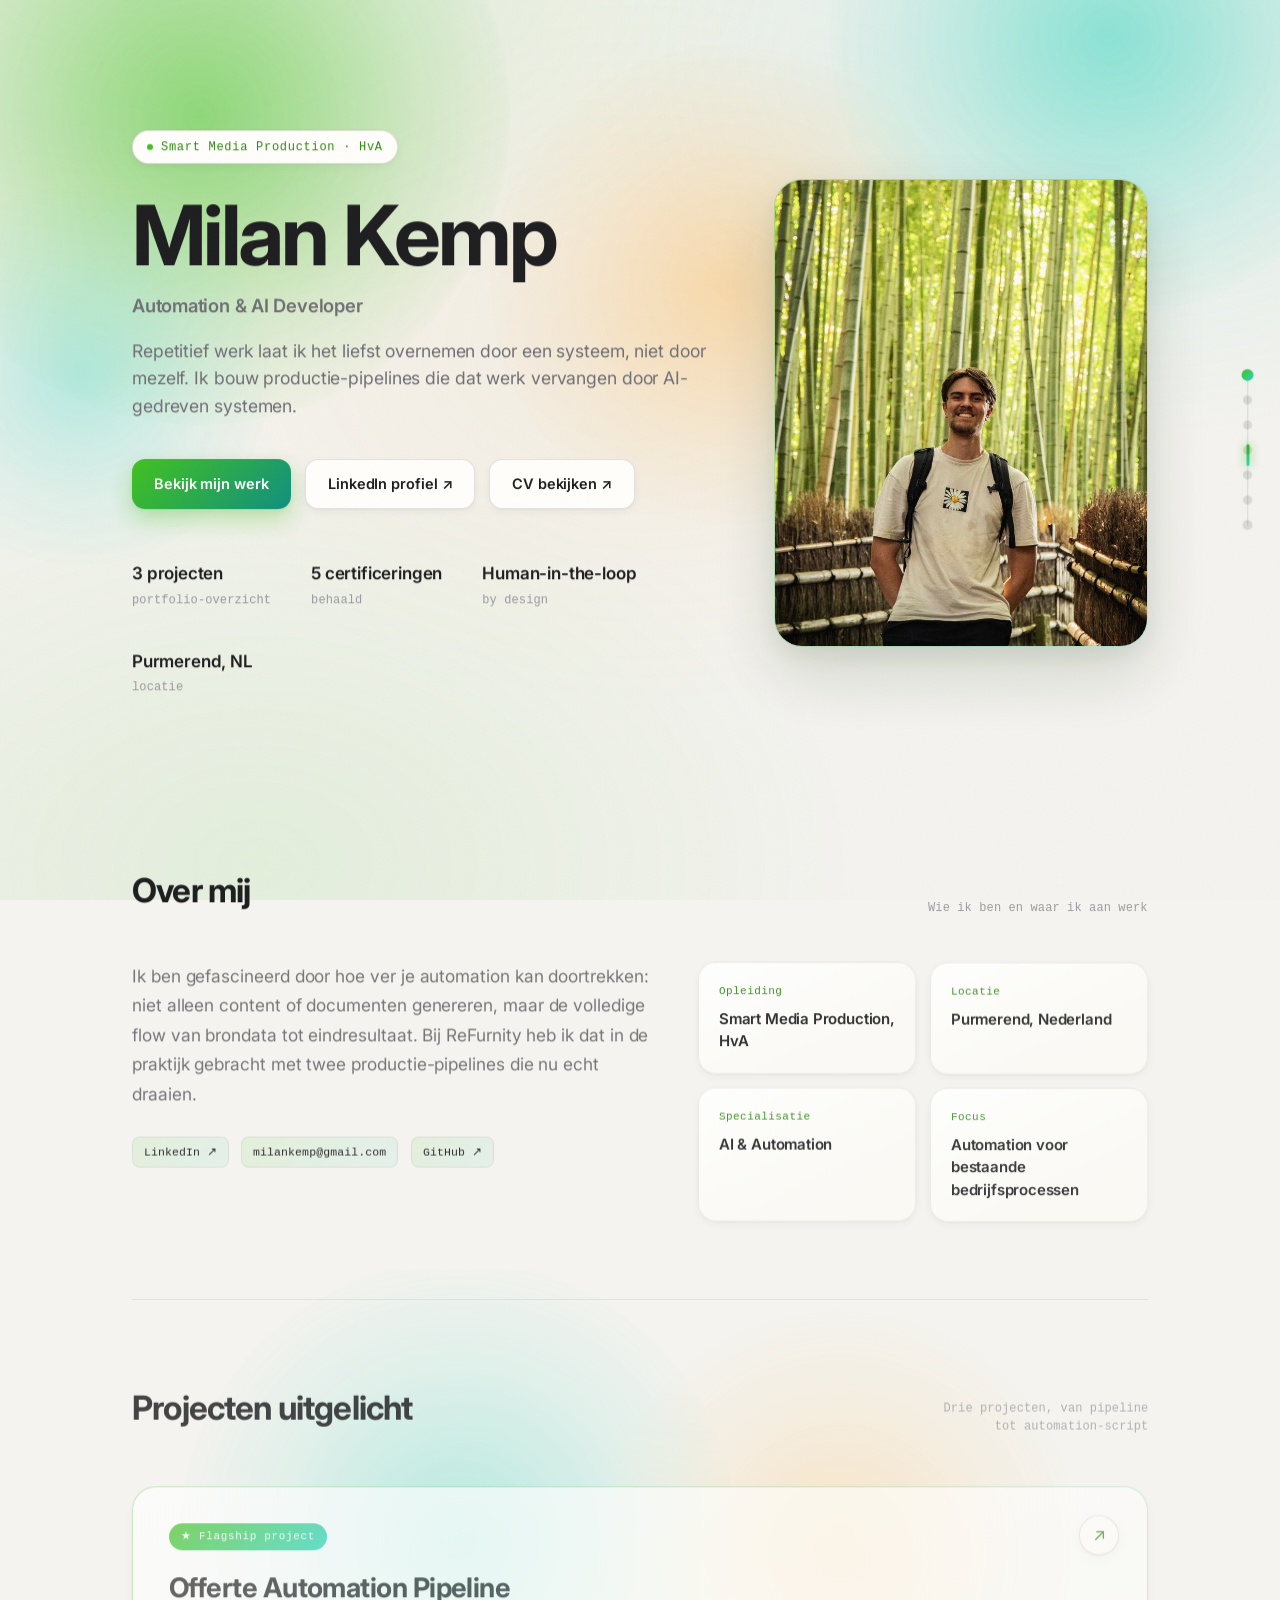
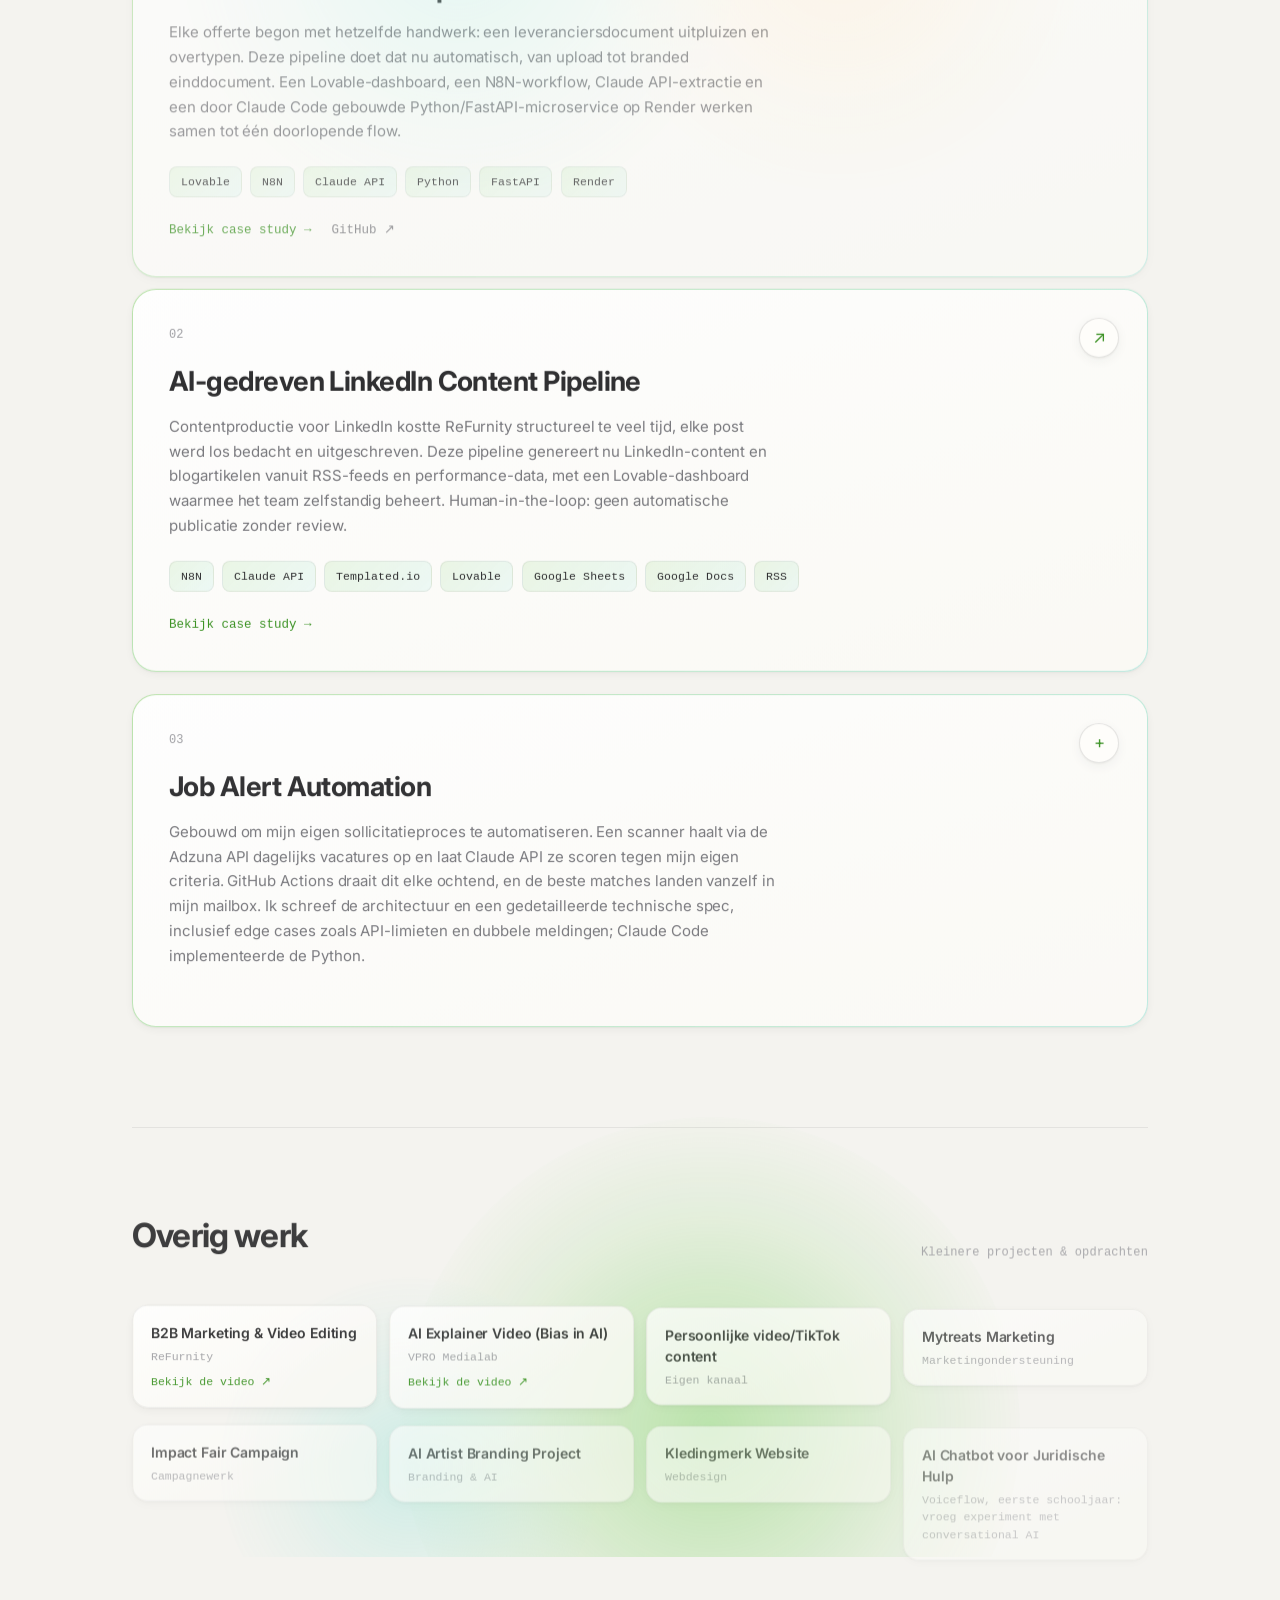
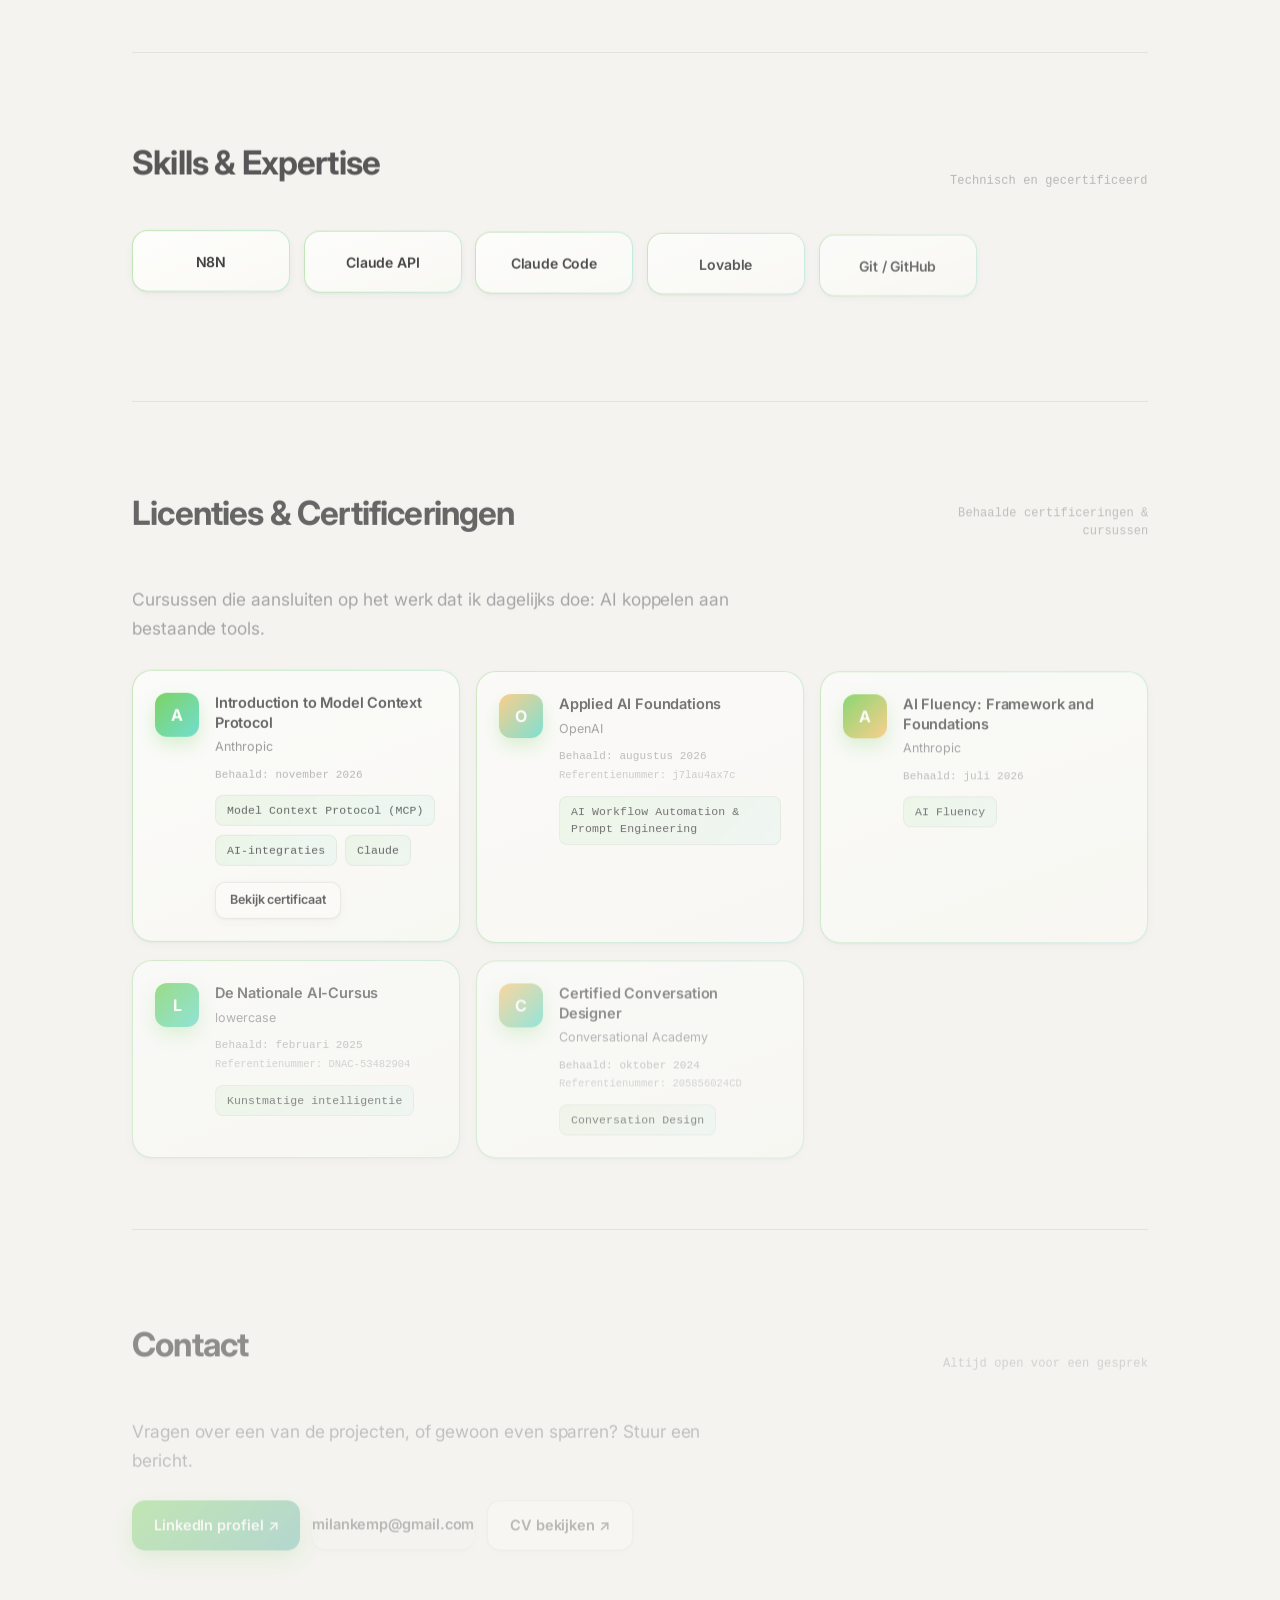
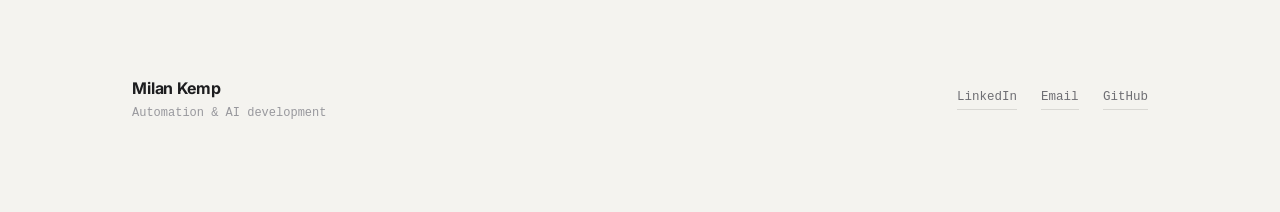
==== commit 0b863194: "Job Alert-paneel standaard dicht via CSS en klik-hint op de kaart Het uitklappaneel was alleen dicht" ====
--- a/index.html
+++ b/index.html
@@ -194,6 +194,7 @@
       </article>
 
       <article class="project-card tilt-card observe" id="job-alert-card">
+        <div class="project-card-cta" aria-hidden="true">+</div>
         <div class="project-top">
           <span class="project-num">03</span>
         </div>
--- a/css/styles.css
+++ b/css/styles.css
@@ -460,6 +460,14 @@
   margin-top: 8px;
 }
 
+/* Uitklappanelen zijn standaard dicht via CSS, niet alleen via JS: anders staan
+   ze open (en nemen ze 62px lege ruimte in) zolang de JS nog niet gedraaid
+   heeft of faalt. De spring in main.js overschrijft dit met inline waarden. */
+#job-alert-detail, #other-detail {
+  max-height: 0; opacity: 0; overflow: hidden; pointer-events: none;
+  padding-top: 0; padding-bottom: 0;
+}
+
 #job-alert-detail-inner .badges { margin-top: 18px; }
 #job-alert-detail-inner .other-link { margin-top: 16px; display: inline-block; }
 
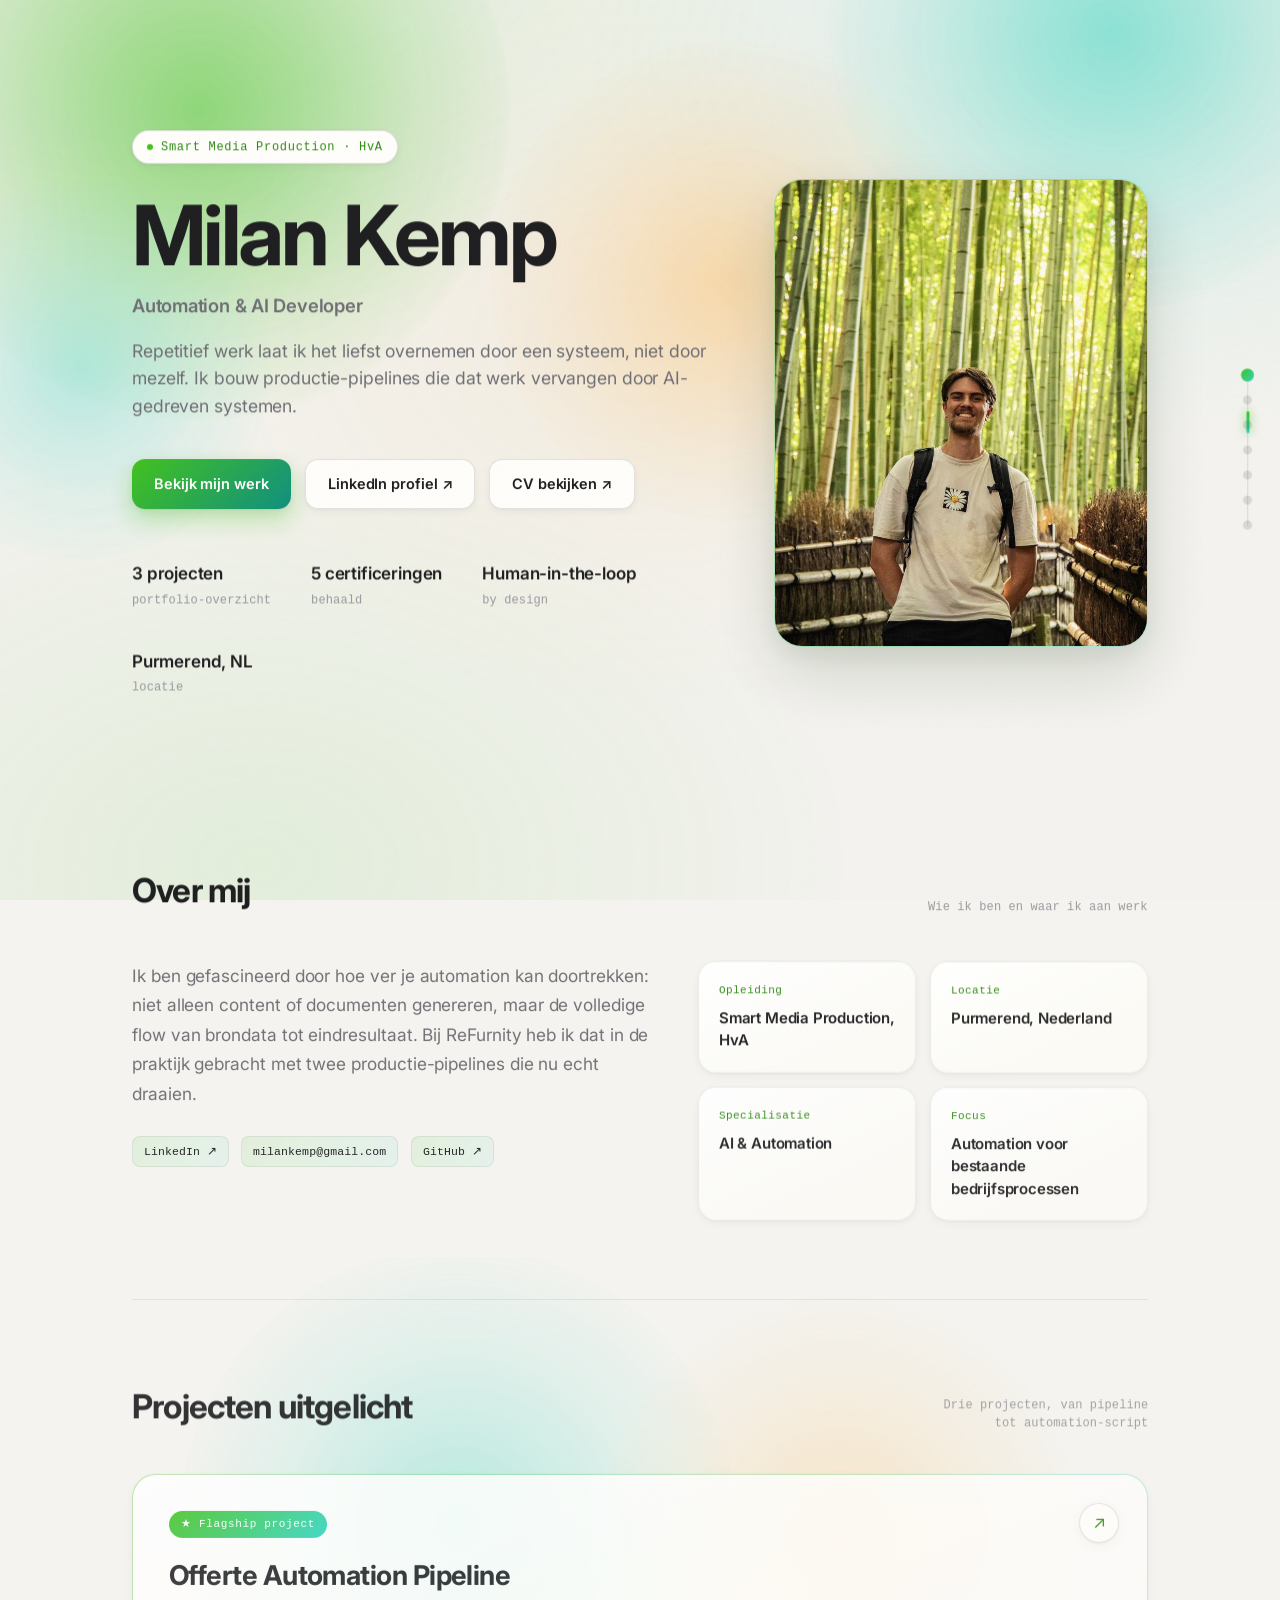
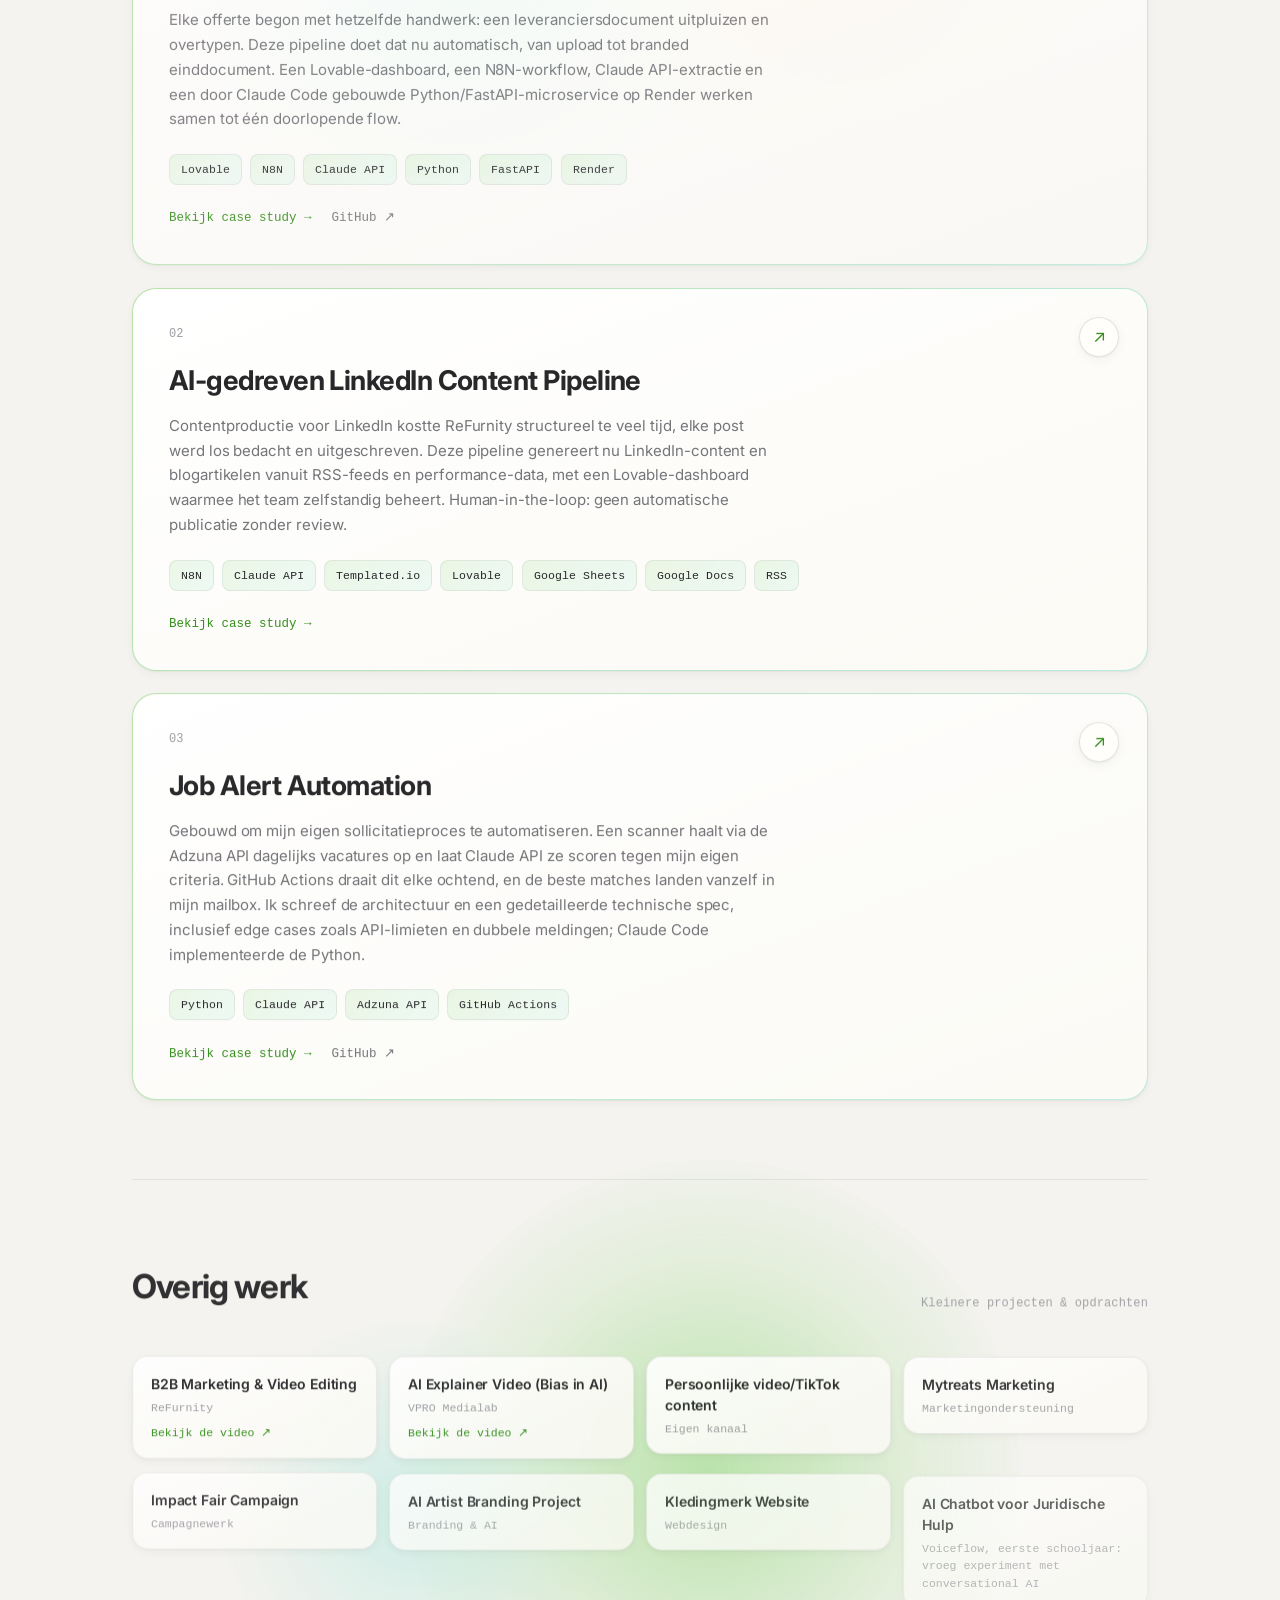
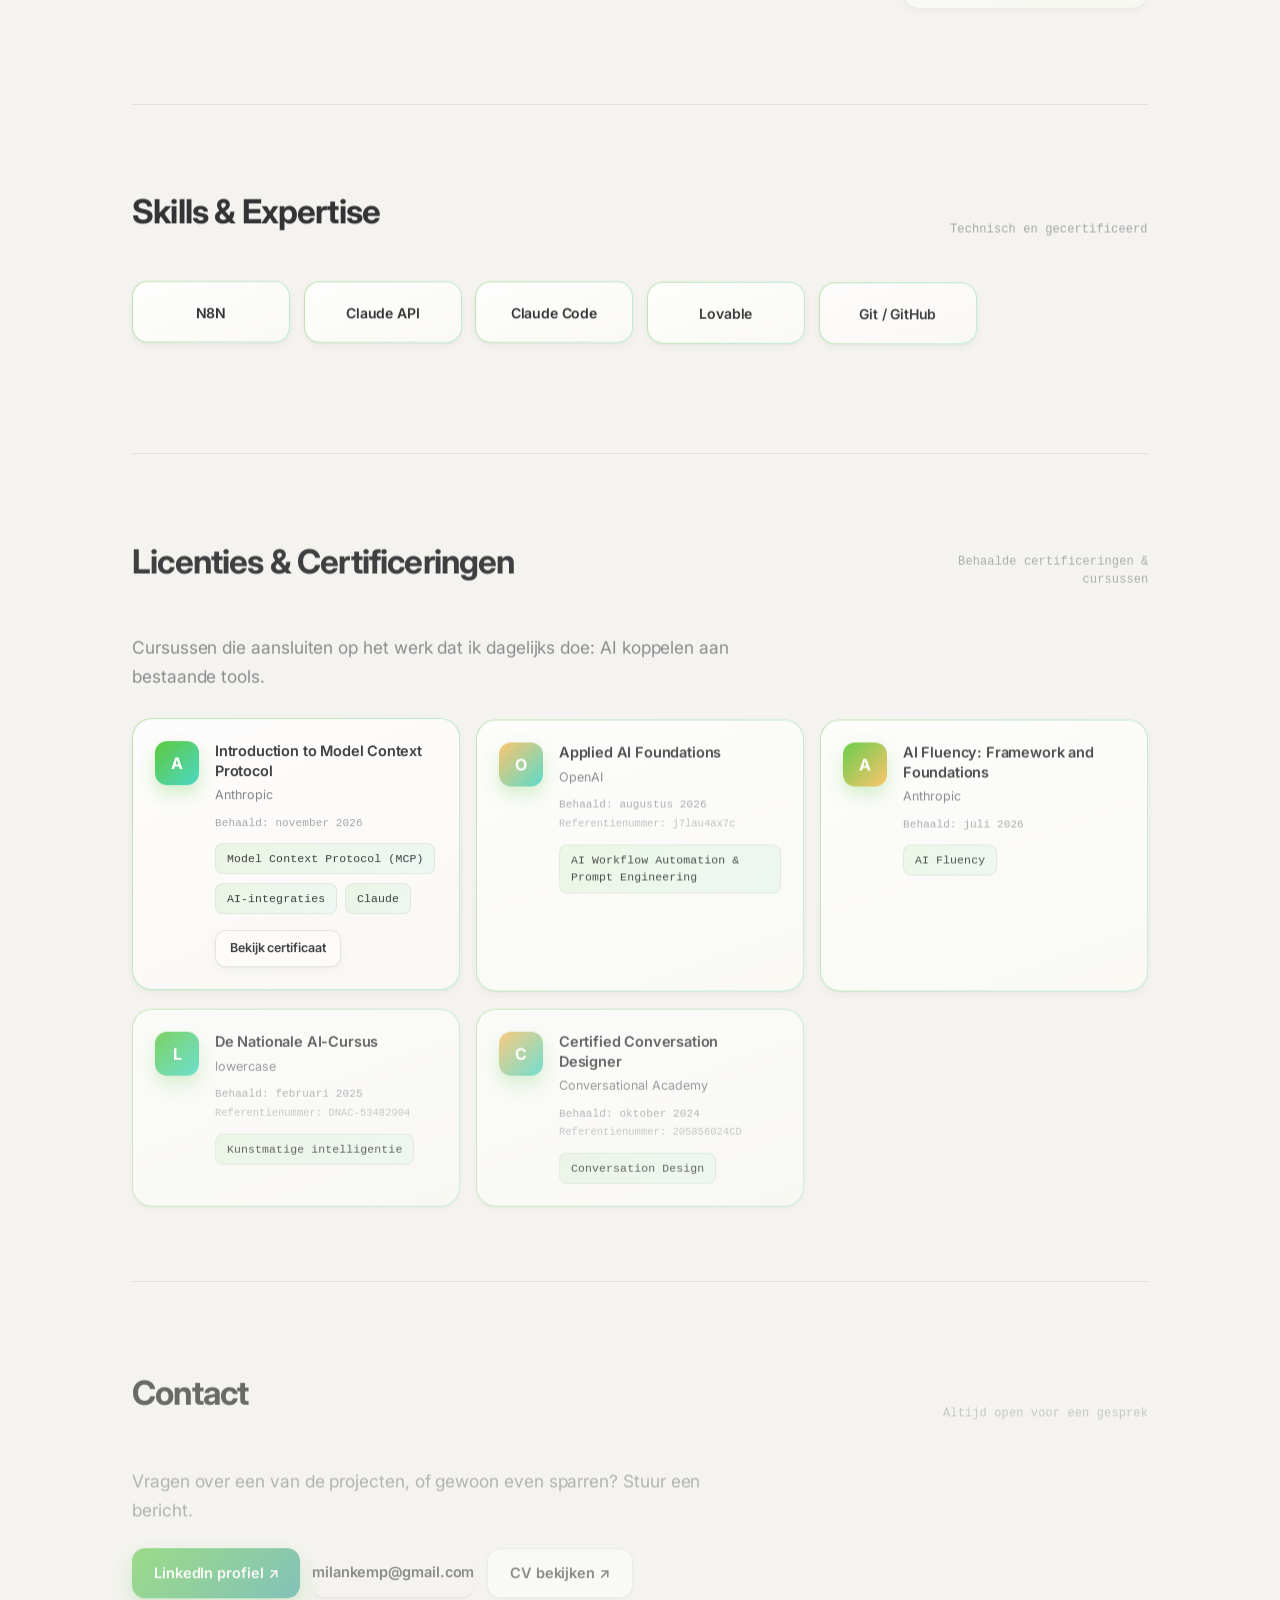
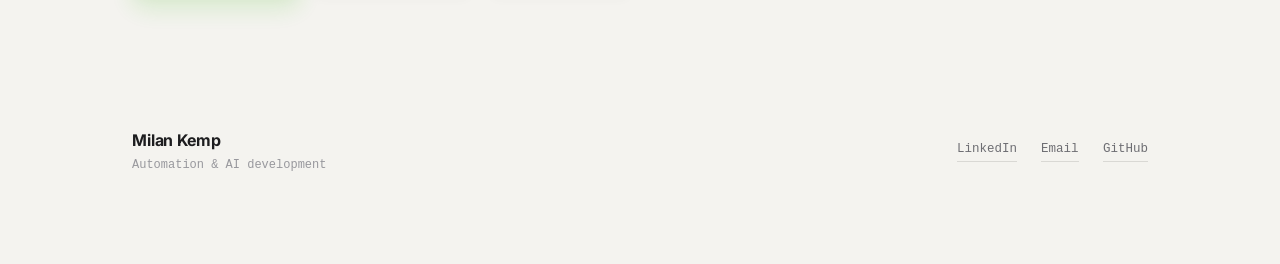
==== commit ccbef0ee: "Job Alert Automation krijgt een eigen case-study pagina De kaart op de homepage heeft nu hetzelfde f" ====
--- a/index.html
+++ b/index.html
@@ -193,8 +193,8 @@
         </div>
       </article>
 
-      <article class="project-card tilt-card observe" id="job-alert-card">
-        <div class="project-card-cta" aria-hidden="true">+</div>
+      <article class="project-card tilt-card observe" data-href="projects/job-alert-automation.html">
+        <div class="project-card-cta" aria-hidden="true">↗</div>
         <div class="project-top">
           <span class="project-num">03</span>
         </div>
@@ -207,76 +207,19 @@
           inclusief edge cases zoals API-limieten en dubbele meldingen; Claude Code
           implementeerde de Python.
         </p>
+        <div class="badges">
+          <span class="badge">Python</span>
+          <span class="badge">Claude API</span>
+          <span class="badge">Adzuna API</span>
+          <span class="badge">GitHub Actions</span>
+        </div>
+        <div class="project-foot">
+          <div class="project-links">
+            <a href="projects/job-alert-automation.html">Bekijk case study →</a>
+            <a class="secondary" href="https://github.com/Milan-Kemp/job-alert-bot" target="_blank" rel="noopener">GitHub ↗</a>
+          </div>
+        </div>
       </article>
-    </div>
-
-    <div class="detail" id="job-alert-detail">
-      <div id="job-alert-detail-inner">
-        <p class="detail-text">
-          Draait volledig zelfstandig, elke ochtend opnieuw: geen handmatig zoeken meer nodig.
-          De zoekradius bestrijkt 60km rond Purmerend, plus remote en hybride functies. Elke
-          vacature krijgt een score en een korte motivatie, zodat duidelijk is waarom iets wel
-          of niet doorkwam. Zelf geen match? Dan blijft de mailbox leeg, in plaats van ruis te
-          sturen.
-        </p>
-        <figure class="job-alert-mail">
-          <div class="job-alert-mail-head">
-            <span class="job-alert-mail-icon" aria-hidden="true">
-              <svg viewBox="0 0 16 16" fill="none" stroke="currentColor" stroke-width="1.5" stroke-linecap="round" stroke-linejoin="round">
-                <rect x="1.5" y="3" width="13" height="10" rx="1.5"/>
-                <path d="M2 4l6 5 6-5"/>
-              </svg>
-            </span>
-            <div class="job-alert-mail-headtext">
-              <div class="job-alert-mail-from">job-alerts@job-alert-bot.app</div>
-              <div class="job-alert-mail-subject">Dagelijkse job alert</div>
-            </div>
-          </div>
-          <div class="job-alert-mail-body">
-            <p class="job-alert-mail-intro">Deze vacature scoorde vandaag het hoogst tegen jouw criteria:</p>
-            <div class="job-alert-mail-job">
-              <div class="job-alert-mail-job-head">
-                <div>
-                  <div class="job-alert-mail-job-title">Automation Specialist (n8n Expert)</div>
-                  <div class="job-alert-mail-job-company">Jobgether — Veldhoven, Noord-Brabant</div>
-                </div>
-                <span class="job-alert-mail-score">9/10</span>
-              </div>
-              <p class="job-alert-mail-motivation">
-                Hands-on automation rol specifiek gericht op n8n, met focus op het verbinden
-                van platforms, APIs, CRMs en AI-services, exact wat ik al gebouwd heb.
-              </p>
-              <div class="job-alert-mail-signal">
-                <span class="job-alert-mail-signal-label is-match">Match</span>
-                <ul>
-                  <li>n8n expert vereist</li>
-                  <li>focus op orchestratie en verbinden van systemen</li>
-                  <li>AI-enabled workflows als kernvereiste</li>
-                </ul>
-              </div>
-              <div class="job-alert-mail-signal">
-                <span class="job-alert-mail-signal-label is-caution">Let op</span>
-                <ul>
-                  <li>geen duidelijke ervaringseis genoemd in excerpt</li>
-                </ul>
-              </div>
-              <span class="job-alert-mail-link">Bekijk vacature →</span>
-            </div>
-            <p class="job-alert-mail-footnote">
-              Score gebaseerd op een beperkte Adzuna-omschrijving (excerpt), niet de
-              volledige vacaturetekst.
-            </p>
-          </div>
-          <figcaption>Voorbeeld van een dagelijkse match-mail</figcaption>
-        </figure>
-        <div class="badges">
-          <a class="tag-pill" href="https://www.python.org" target="_blank" rel="noopener">Python</a>
-          <a class="tag-pill" href="https://www.anthropic.com" target="_blank" rel="noopener">Claude API</a>
-          <span class="tag-pill">Adzuna API</span>
-          <a class="tag-pill" href="https://docs.github.com/en/actions" target="_blank" rel="noopener">GitHub Actions</a>
-        </div>
-        <a class="other-link" id="job-alert-code-link" href="https://github.com/Milan-Kemp/job-alert-bot" target="_blank" rel="noopener">Bekijk de code ↗</a>
-      </div>
     </div>
   </section>
 
--- a/css/styles.css
+++ b/css/styles.css
@@ -460,16 +460,13 @@
   margin-top: 8px;
 }
 
-/* Uitklappanelen zijn standaard dicht via CSS, niet alleen via JS: anders staan
-   ze open (en nemen ze 62px lege ruimte in) zolang de JS nog niet gedraaid
+/* Het uitklappaneel is standaard dicht via CSS, niet alleen via JS: anders staat
+   het open (en neemt het 62px lege ruimte in) zolang de JS nog niet gedraaid
    heeft of faalt. De spring in main.js overschrijft dit met inline waarden. */
-#job-alert-detail, #other-detail {
+#other-detail {
   max-height: 0; opacity: 0; overflow: hidden; pointer-events: none;
   padding-top: 0; padding-bottom: 0;
 }
-
-#job-alert-detail-inner .badges { margin-top: 18px; }
-#job-alert-detail-inner .other-link { margin-top: 16px; display: inline-block; }
 
 /* ---------- OTHER WORK (compact) ---------- */
 
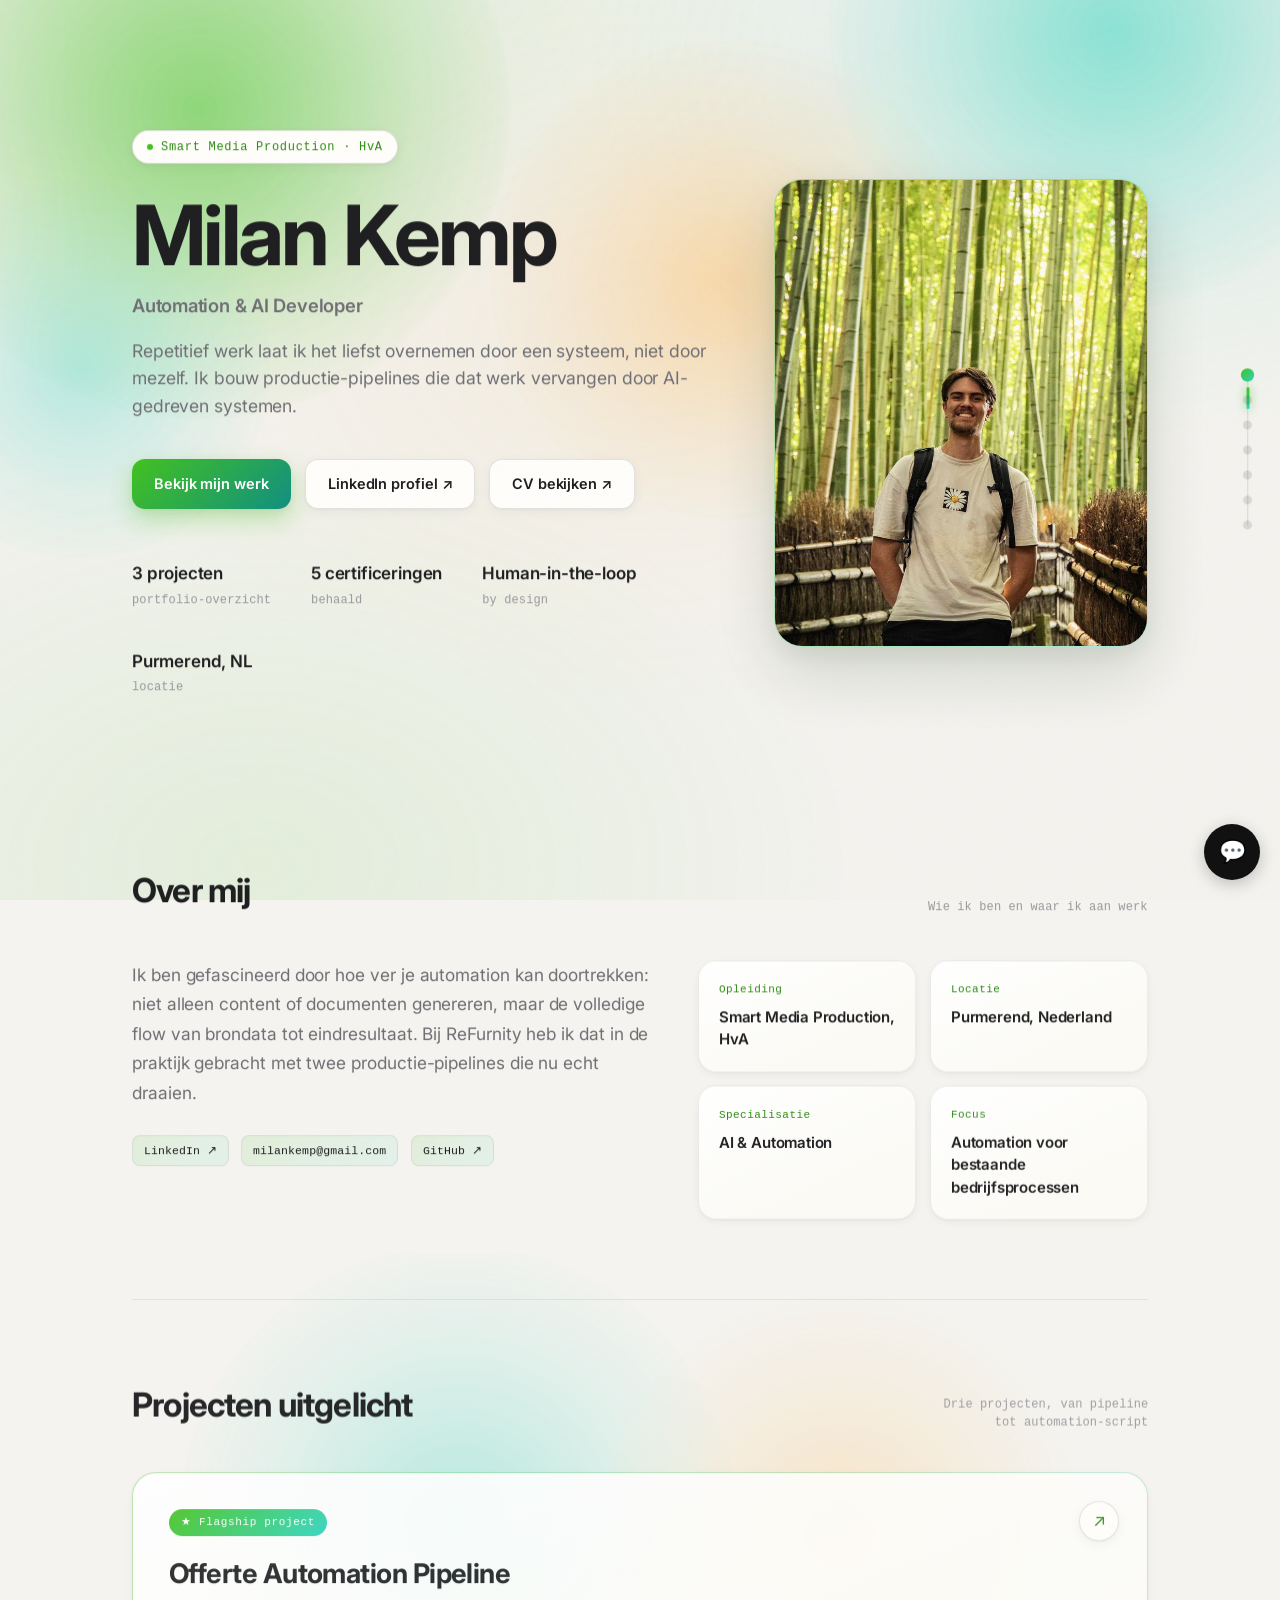
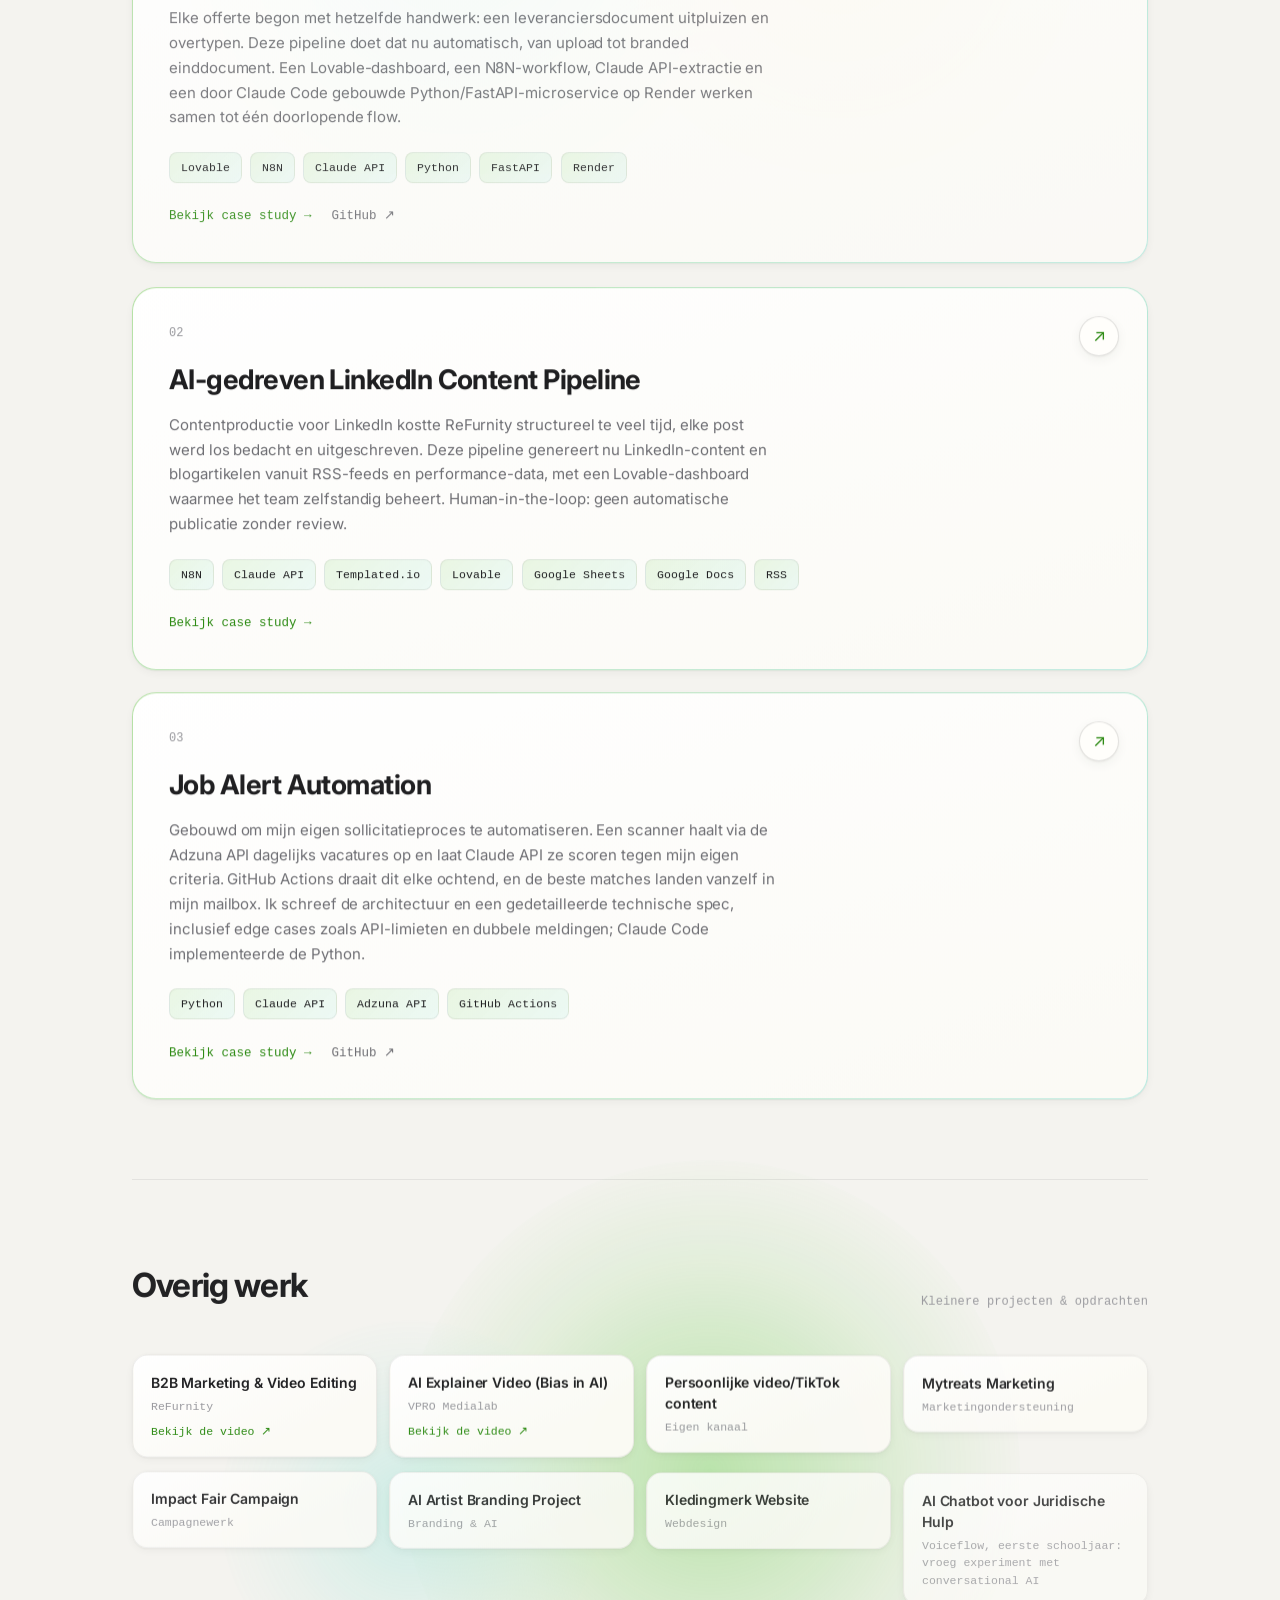
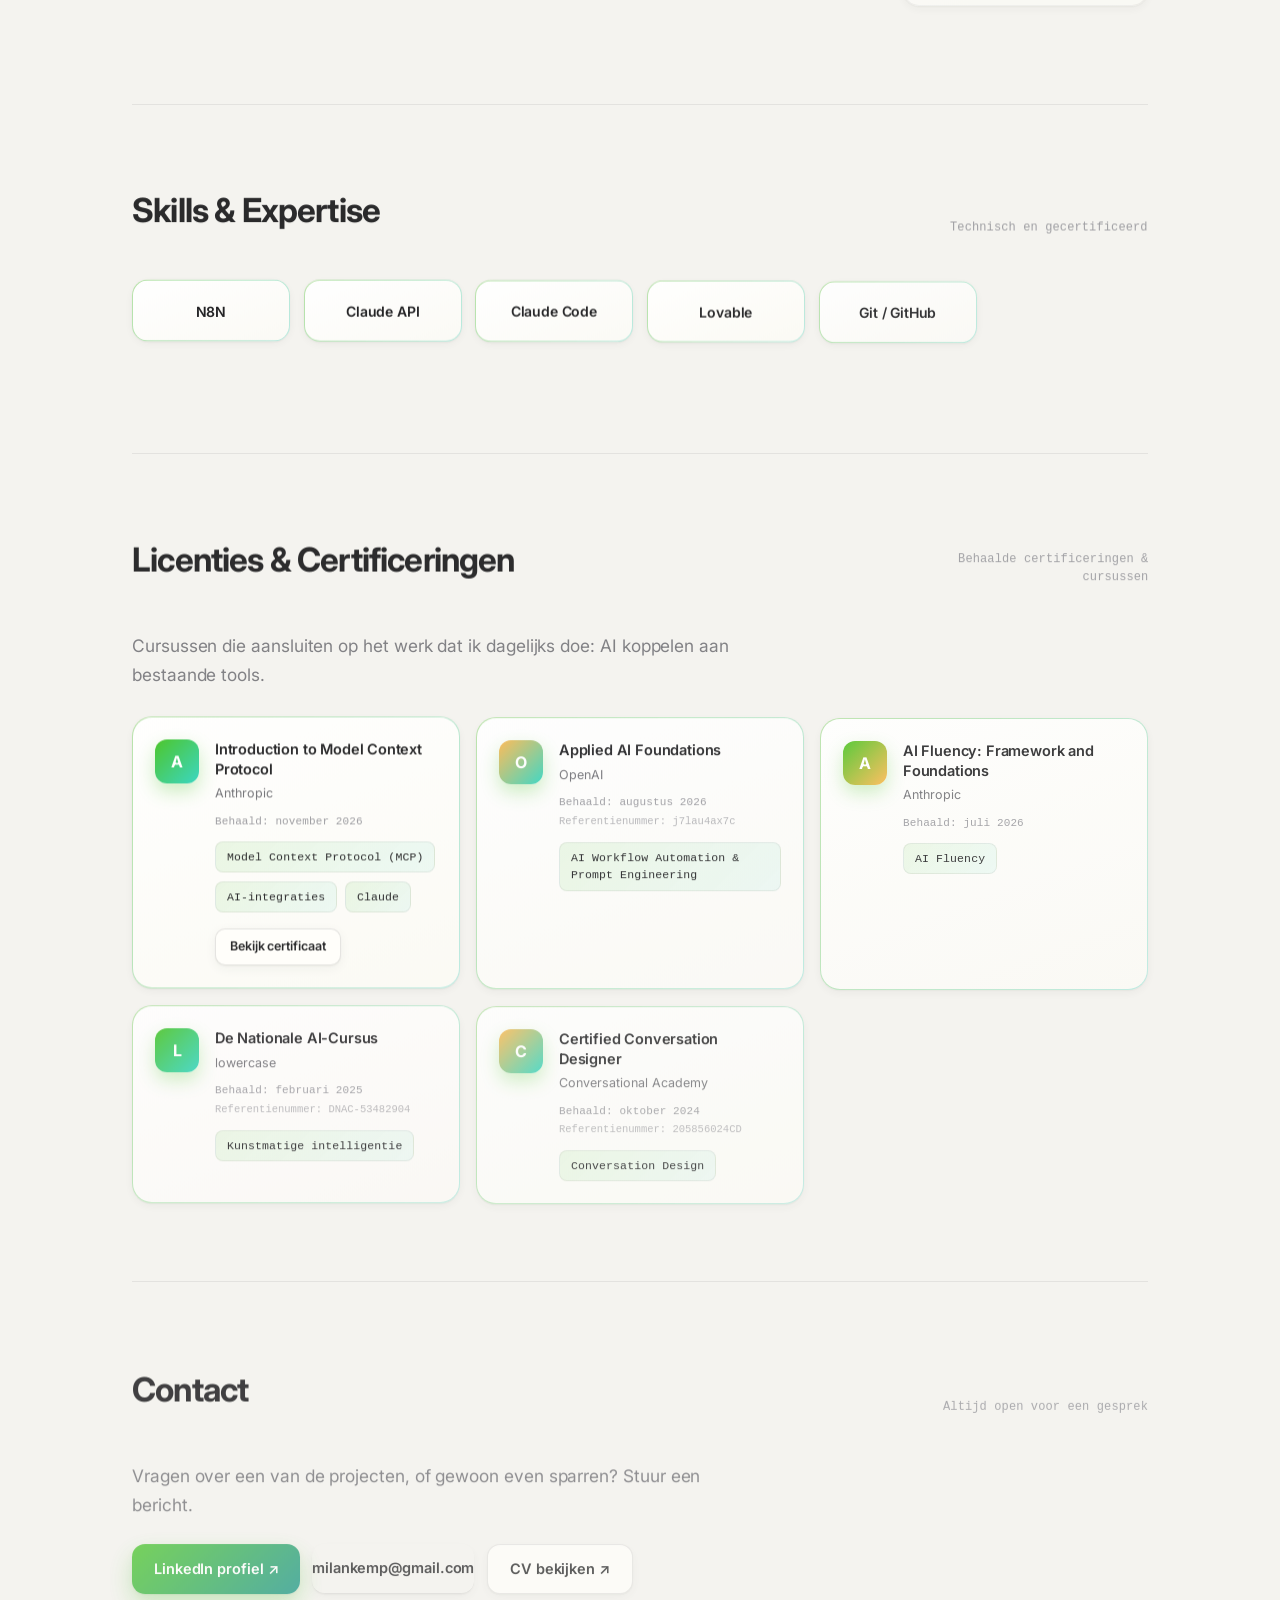
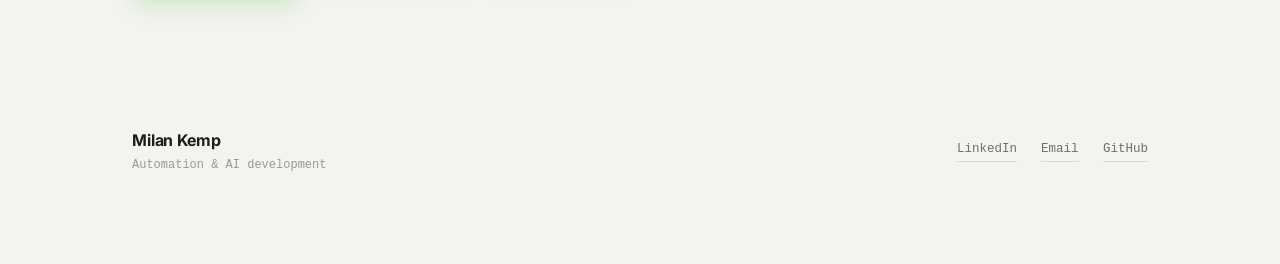
==== commit 9c7c4faf: "Voeg chatbot-widget toe" ====
--- a/index.html
+++ b/index.html
@@ -339,5 +339,6 @@
 
 <script src="js/springs.js"></script>
 <script src="js/main.js"></script>
+<script src="portfolio-chatbot.js" data-api="https://milan-bot.duckdns.org"></script>
 </body>
 </html>
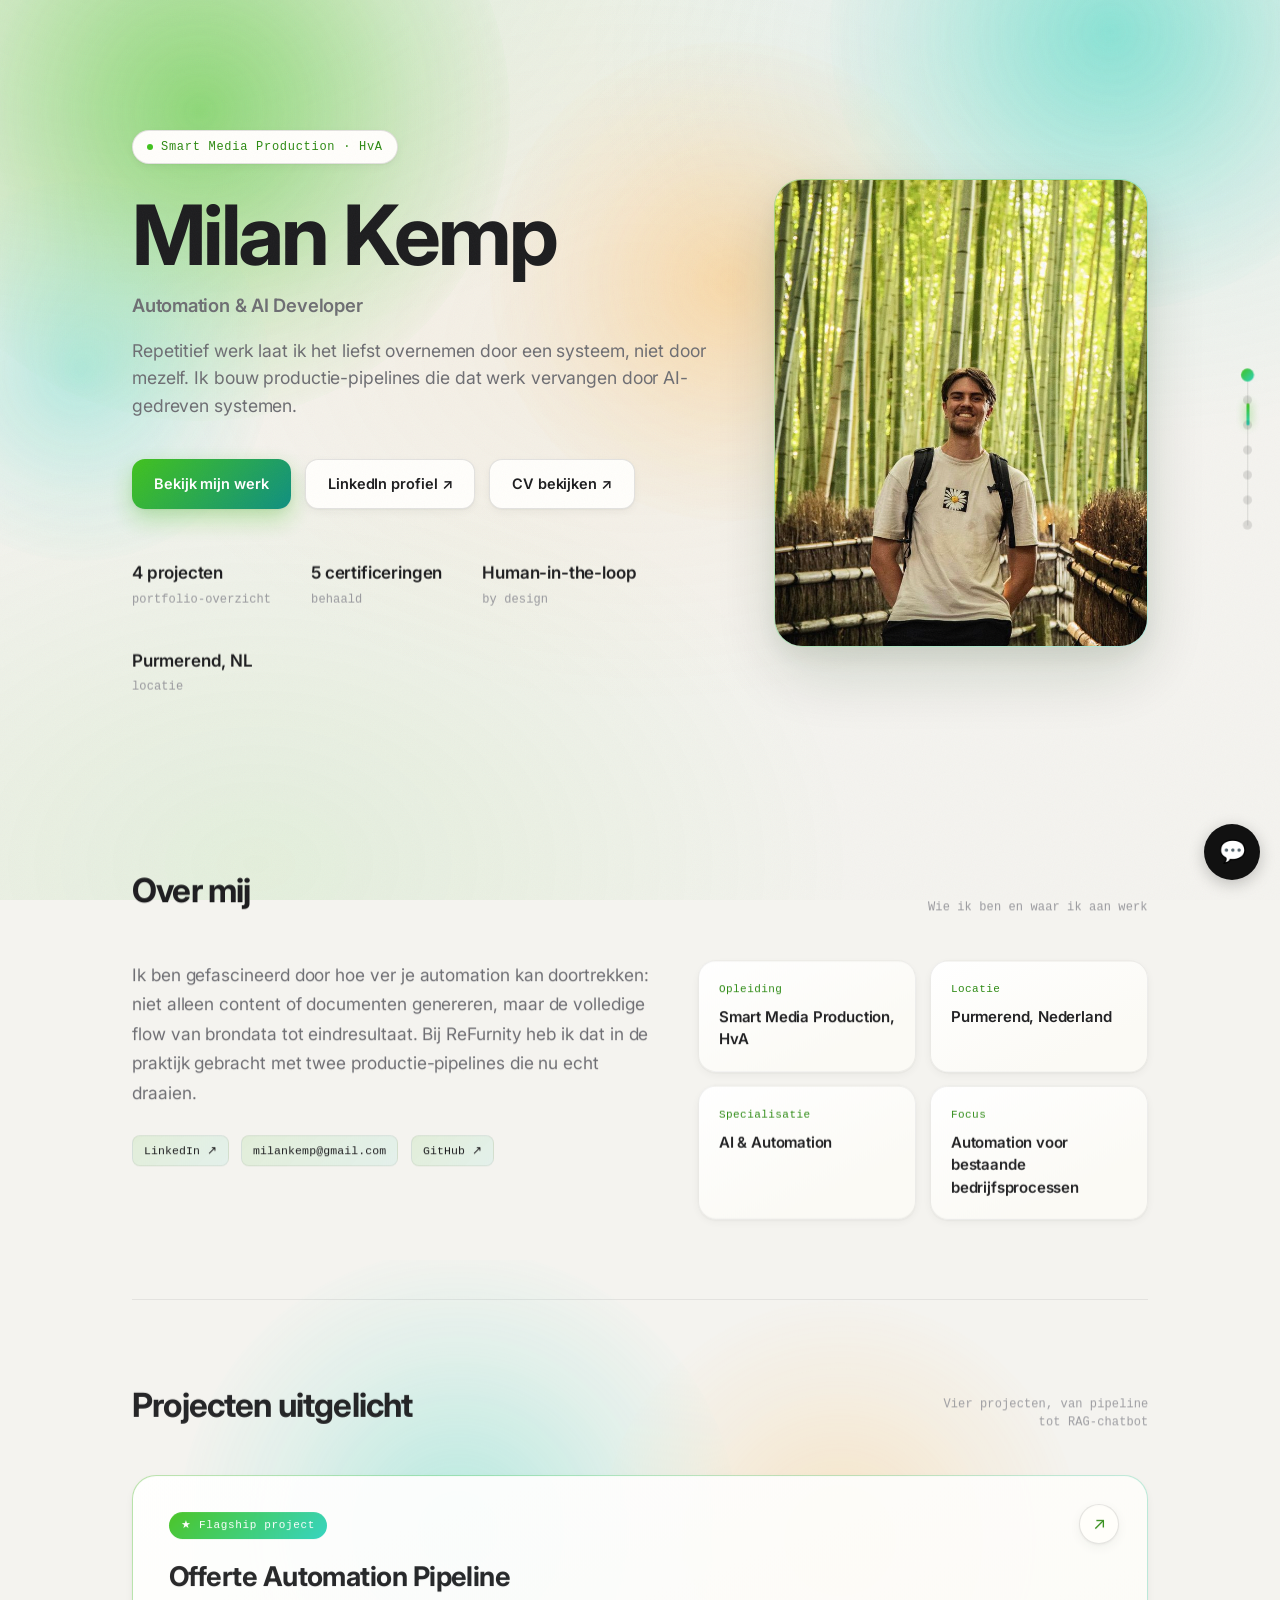
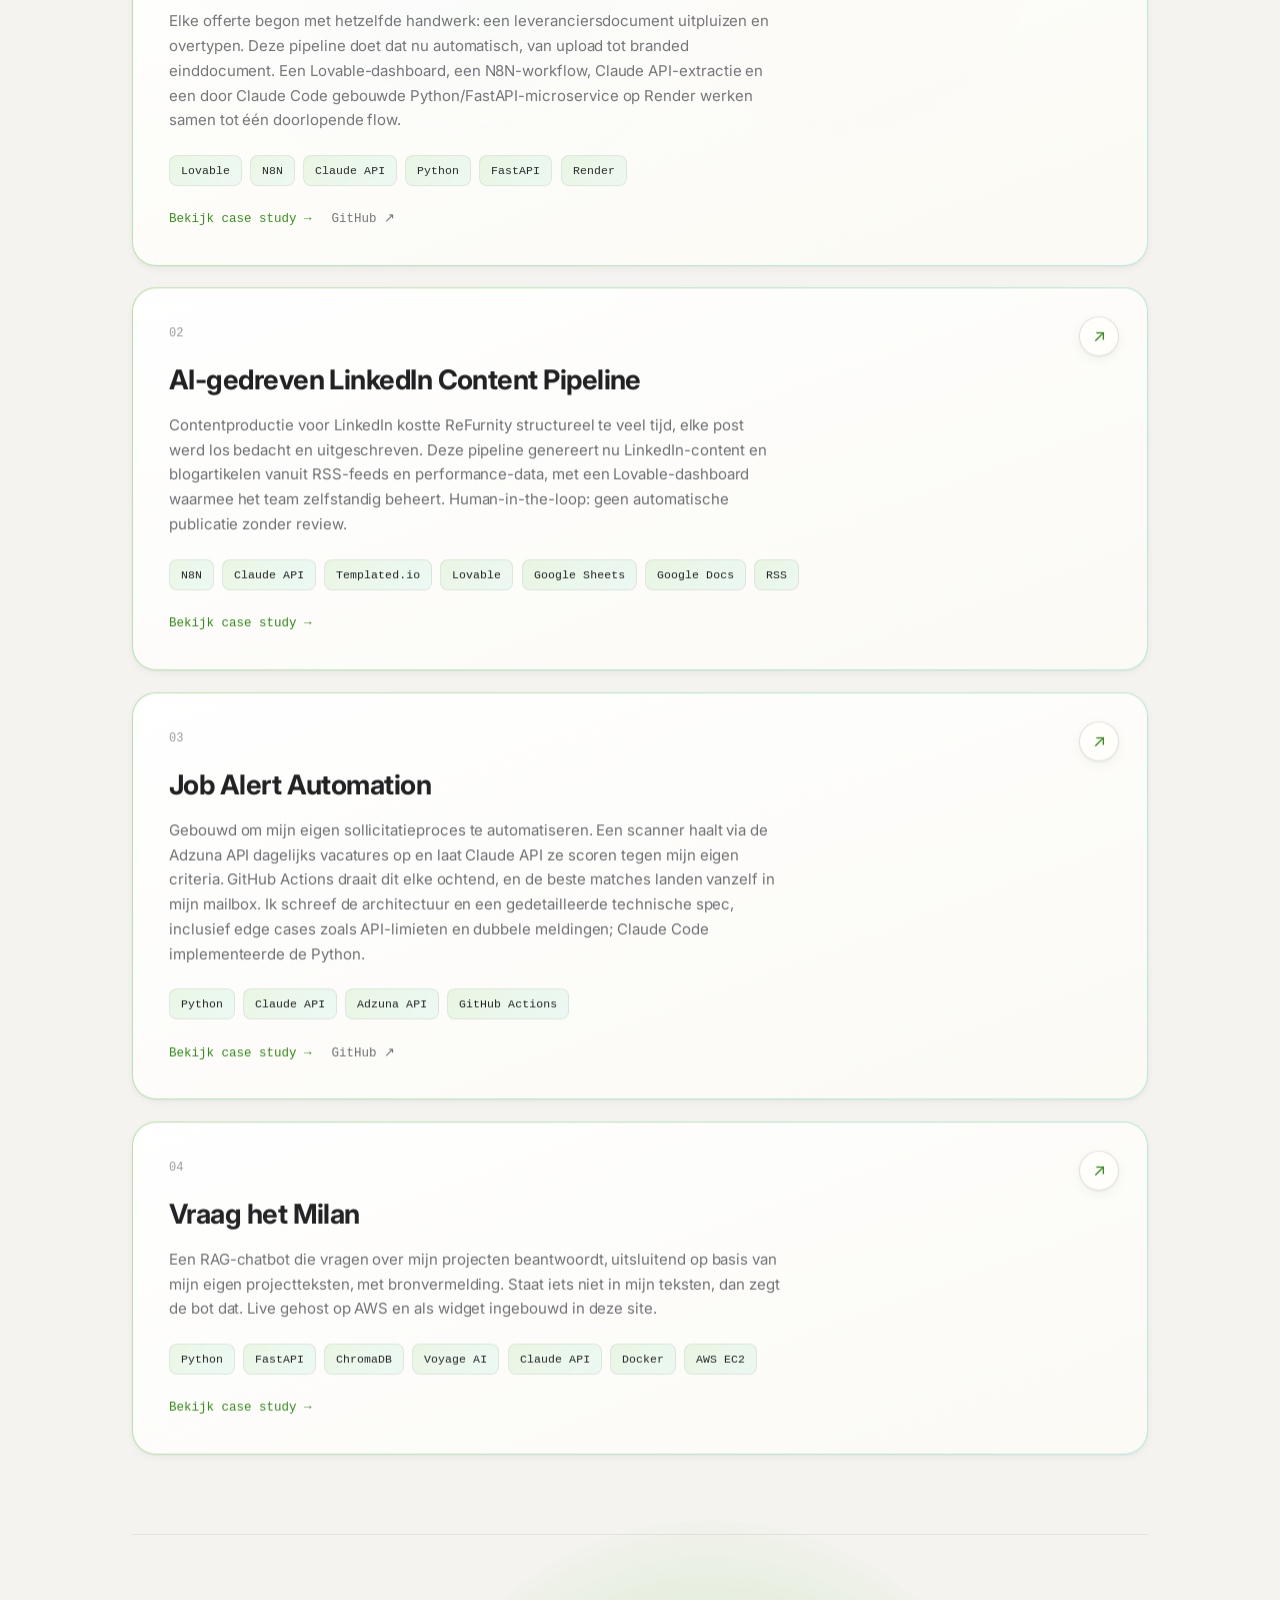
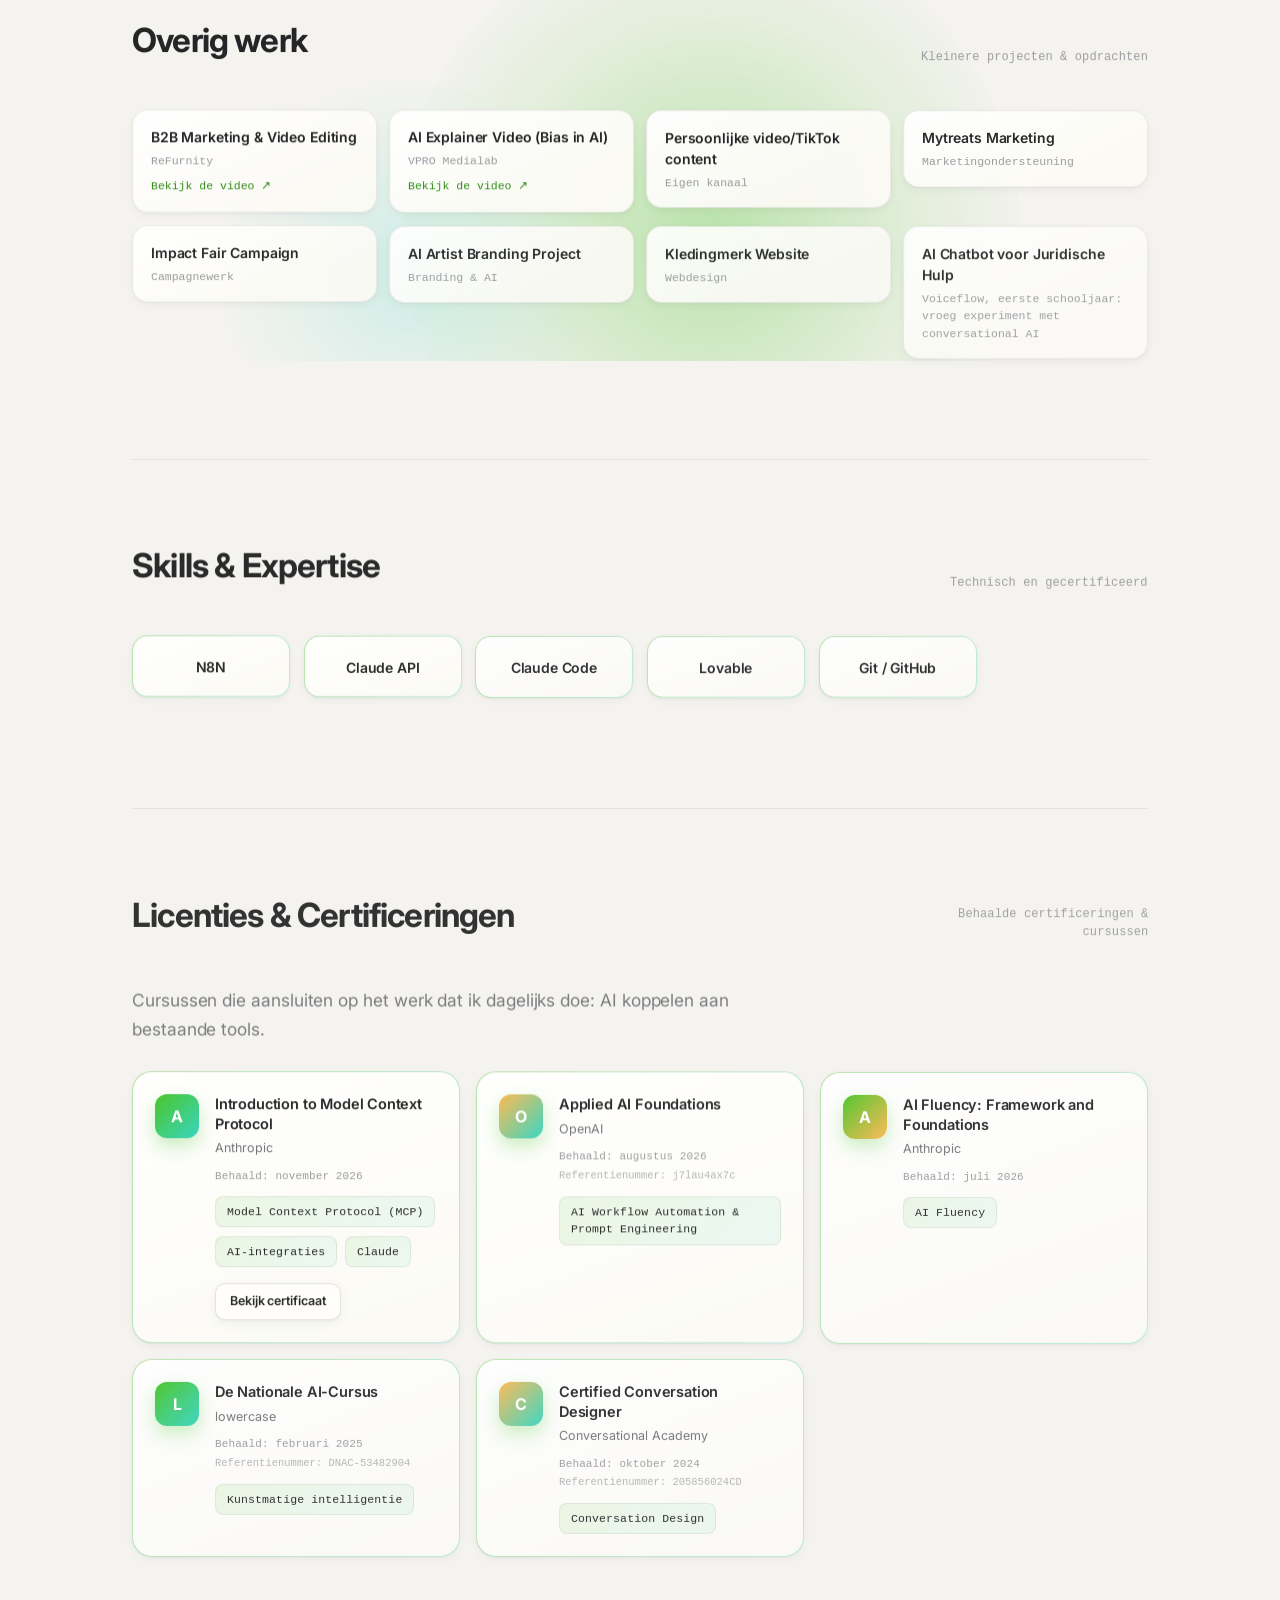
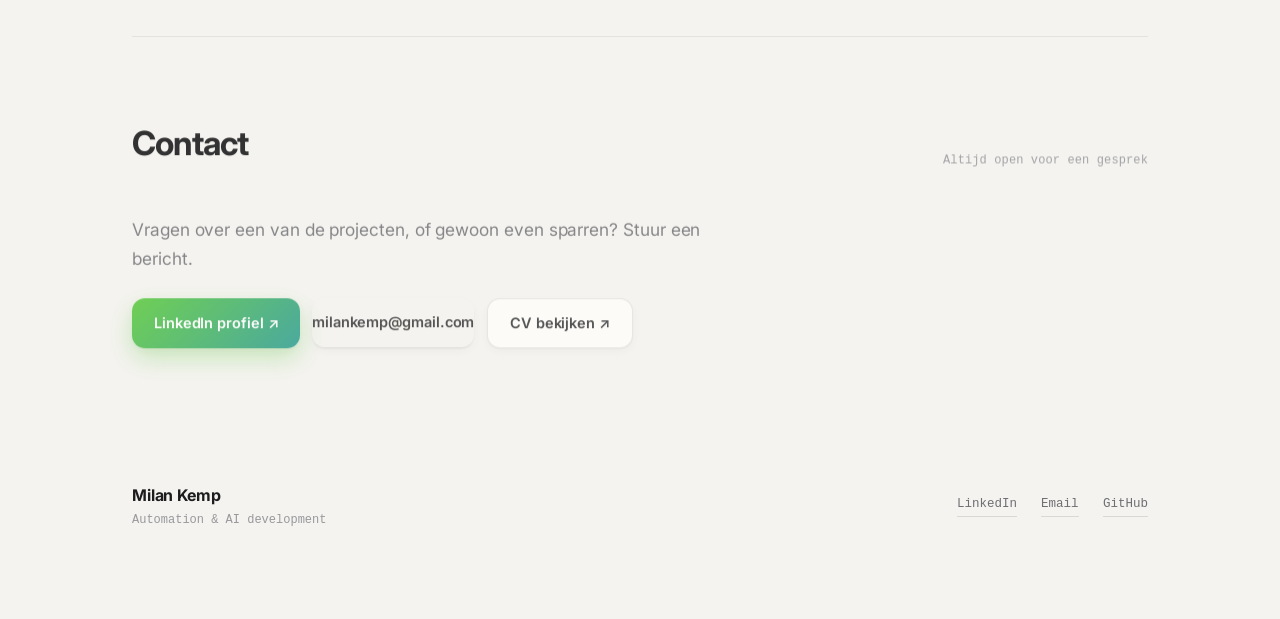
==== commit 9e4feb99: "Voeg RAG-chatbot "Vraag het Milan" toe als vierde project Nieuwe kaart op de homepage en een eigen c" ====
--- a/index.html
+++ b/index.html
@@ -67,7 +67,7 @@
           <a href="assets/Milan_Kemp_CV.pdf" target="_blank" rel="noopener" class="btn btn-secondary">CV bekijken ↗</a>
         </div>
         <div class="hero-meta reveal">
-          <div class="meta-item"><strong><span class="count" data-count-to="3">0</span> projecten</strong>portfolio-overzicht</div>
+          <div class="meta-item"><strong><span class="count" data-count-to="4">0</span> projecten</strong>portfolio-overzicht</div>
           <div class="meta-item"><strong><span class="count" id="cert-count" data-count-to="5">0</span> certificeringen</strong>behaald</div>
           <div class="meta-item"><strong>Human-in-the-loop</strong>by design</div>
           <div class="meta-item"><strong>Purmerend, NL</strong>locatie</div>
@@ -128,7 +128,7 @@
 
     <div class="section-head">
       <div class="section-title observe">Projecten uitgelicht</div>
-      <div class="section-hint observe">Drie projecten, van pipeline tot automation-script</div>
+      <div class="section-hint observe">Vier projecten, van pipeline tot RAG-chatbot</div>
     </div>
 
     <div class="project-list">
@@ -220,6 +220,33 @@
           </div>
         </div>
       </article>
+
+      <article class="project-card tilt-card observe" data-href="projects/vraag-het-milan.html">
+        <div class="project-card-cta" aria-hidden="true">↗</div>
+        <div class="project-top">
+          <span class="project-num">04</span>
+        </div>
+        <h3 class="project-title">Vraag het Milan</h3>
+        <p class="project-desc">
+          Een RAG-chatbot die vragen over mijn projecten beantwoordt, uitsluitend op basis van
+          mijn eigen projectteksten, met bronvermelding. Staat iets niet in mijn teksten, dan
+          zegt de bot dat. Live gehost op AWS en als widget ingebouwd in deze site.
+        </p>
+        <div class="badges">
+          <span class="badge">Python</span>
+          <span class="badge">FastAPI</span>
+          <span class="badge">ChromaDB</span>
+          <span class="badge">Voyage AI</span>
+          <span class="badge">Claude API</span>
+          <span class="badge">Docker</span>
+          <span class="badge">AWS EC2</span>
+        </div>
+        <div class="project-foot">
+          <div class="project-links">
+            <a href="projects/vraag-het-milan.html">Bekijk case study →</a>
+          </div>
+        </div>
+      </article>
     </div>
   </section>
 
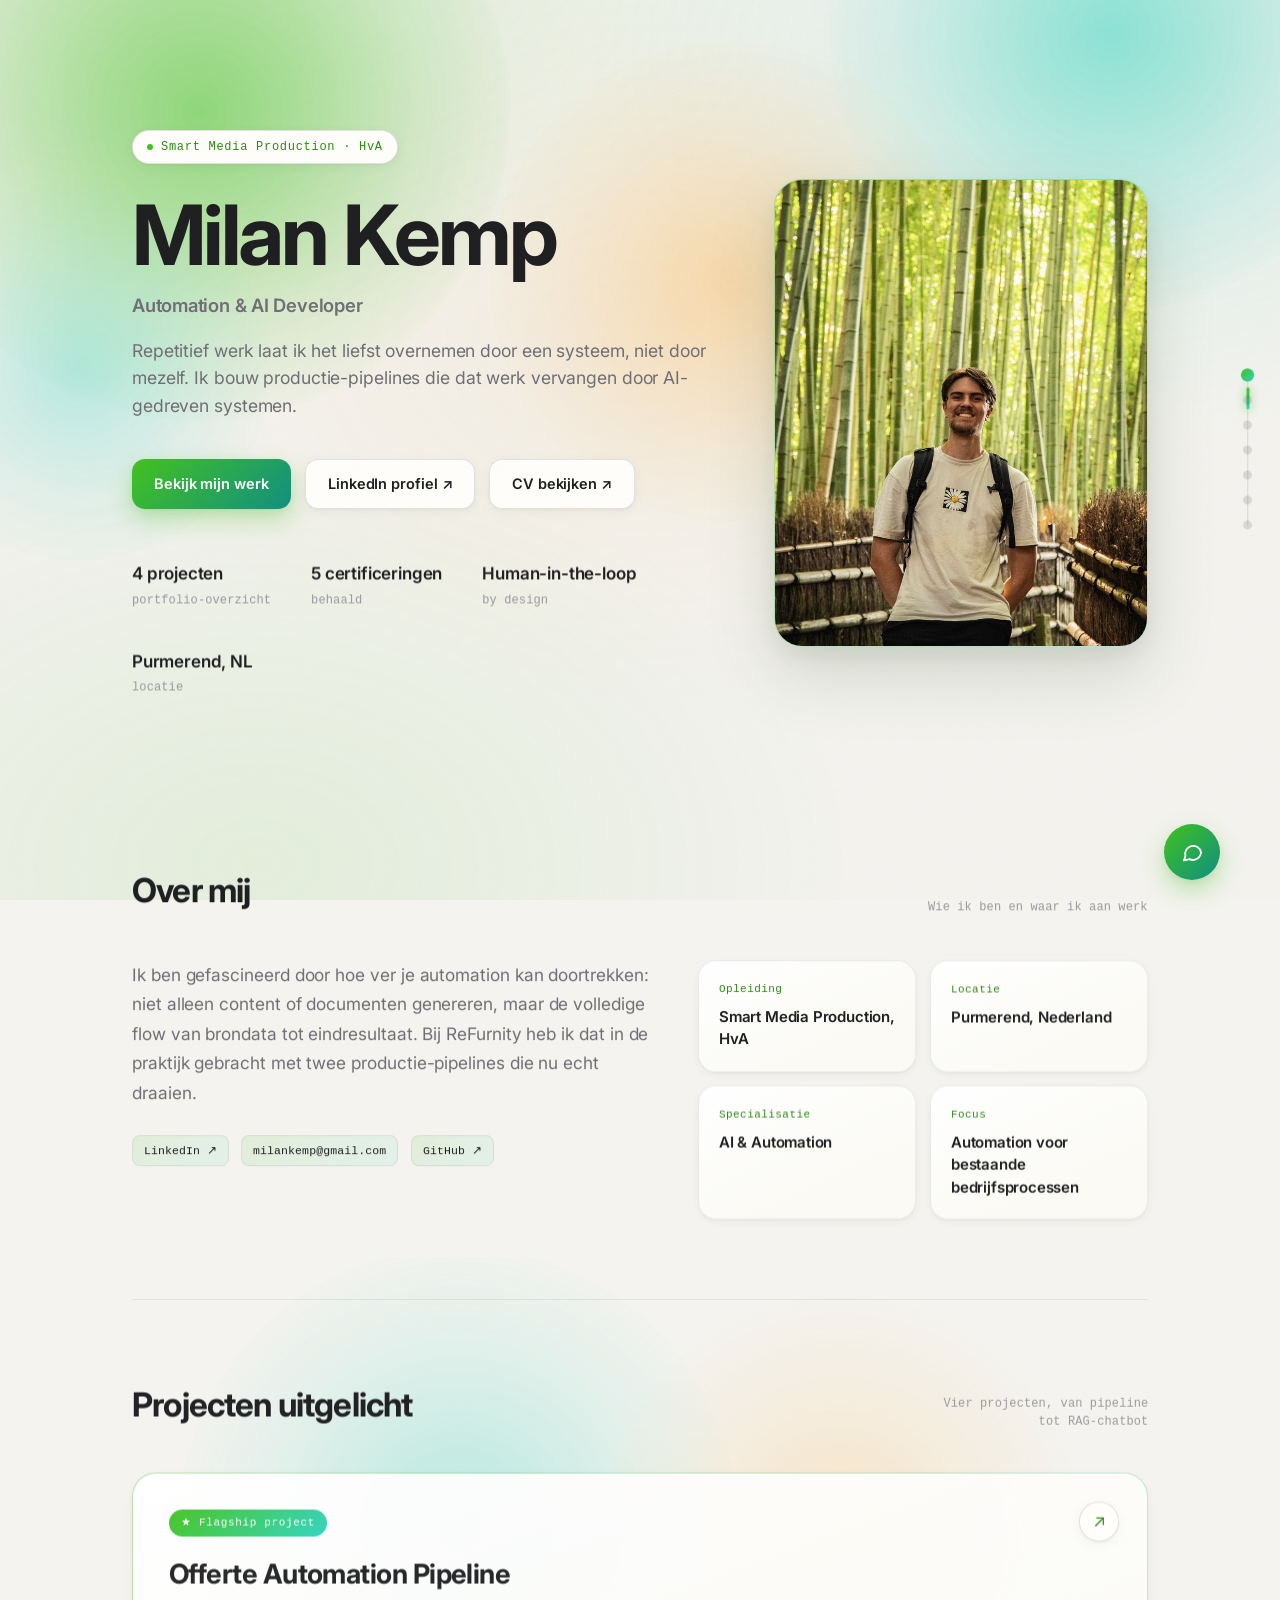
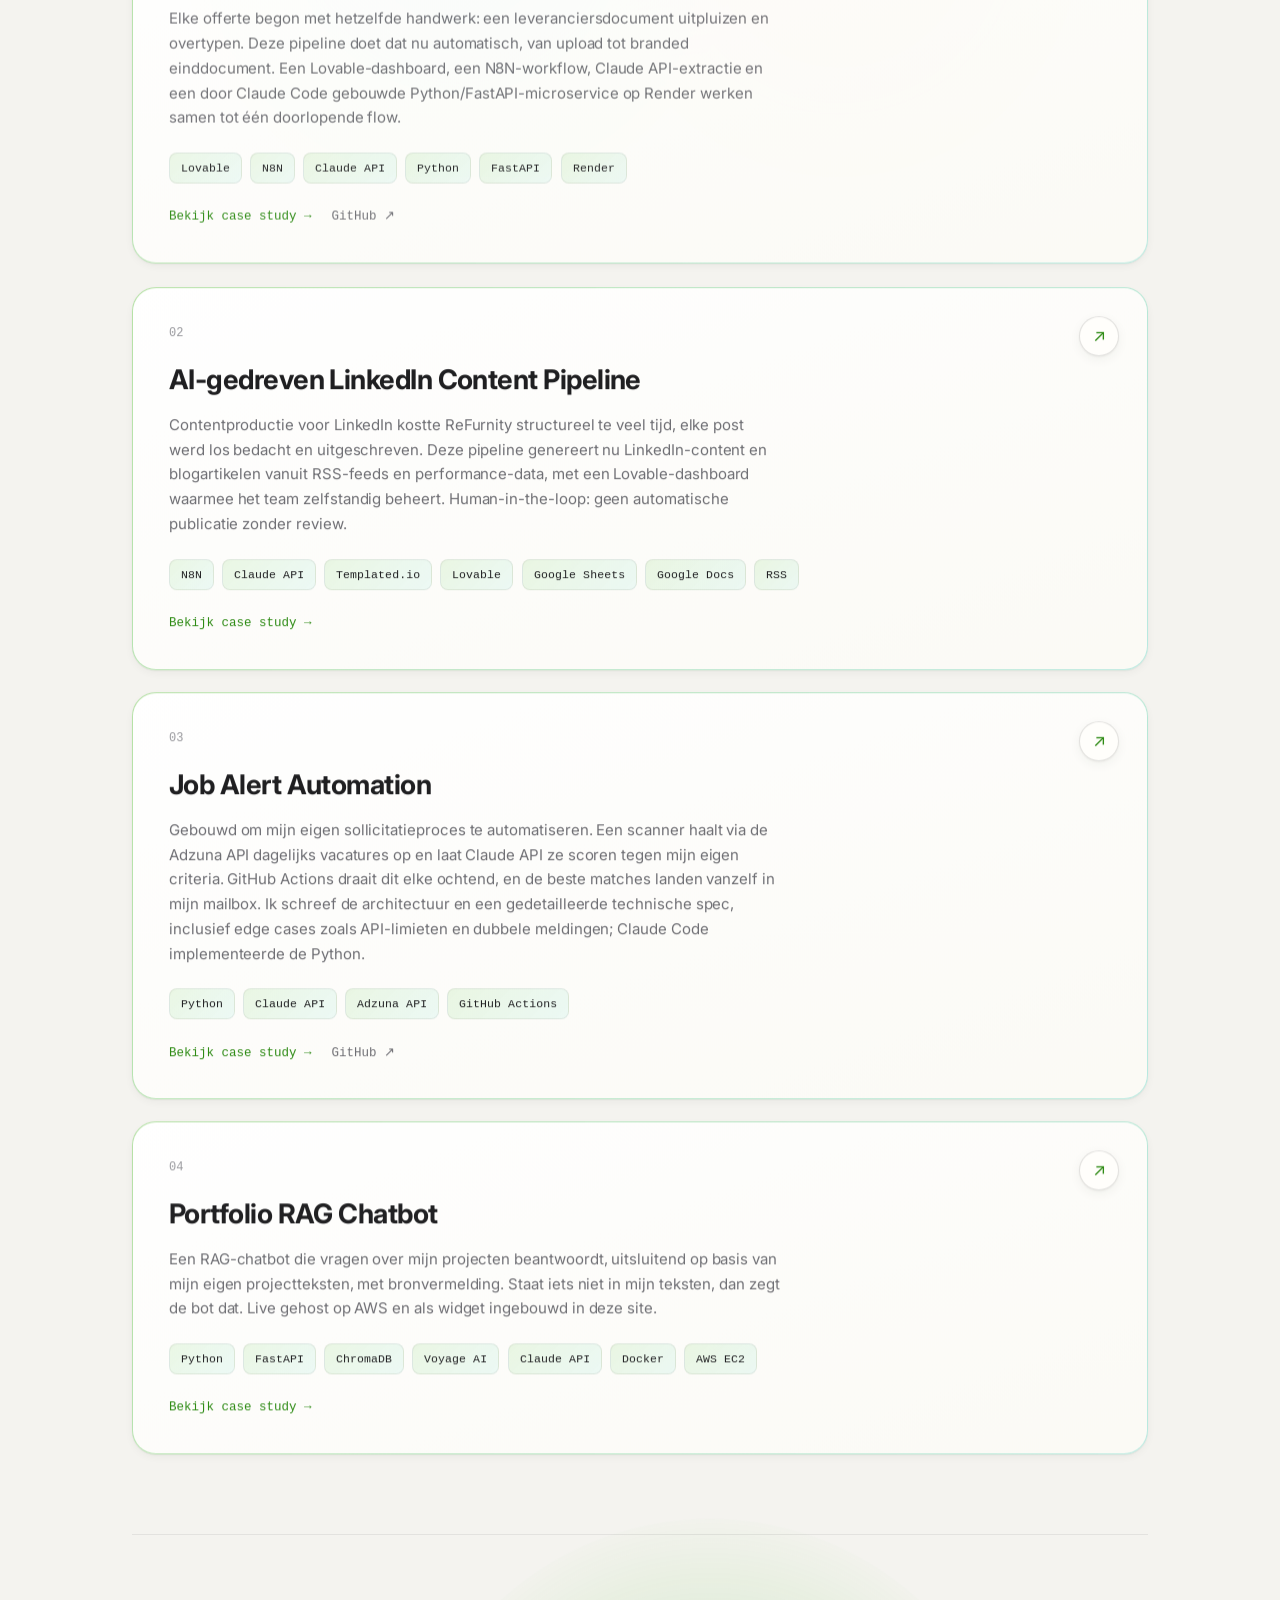
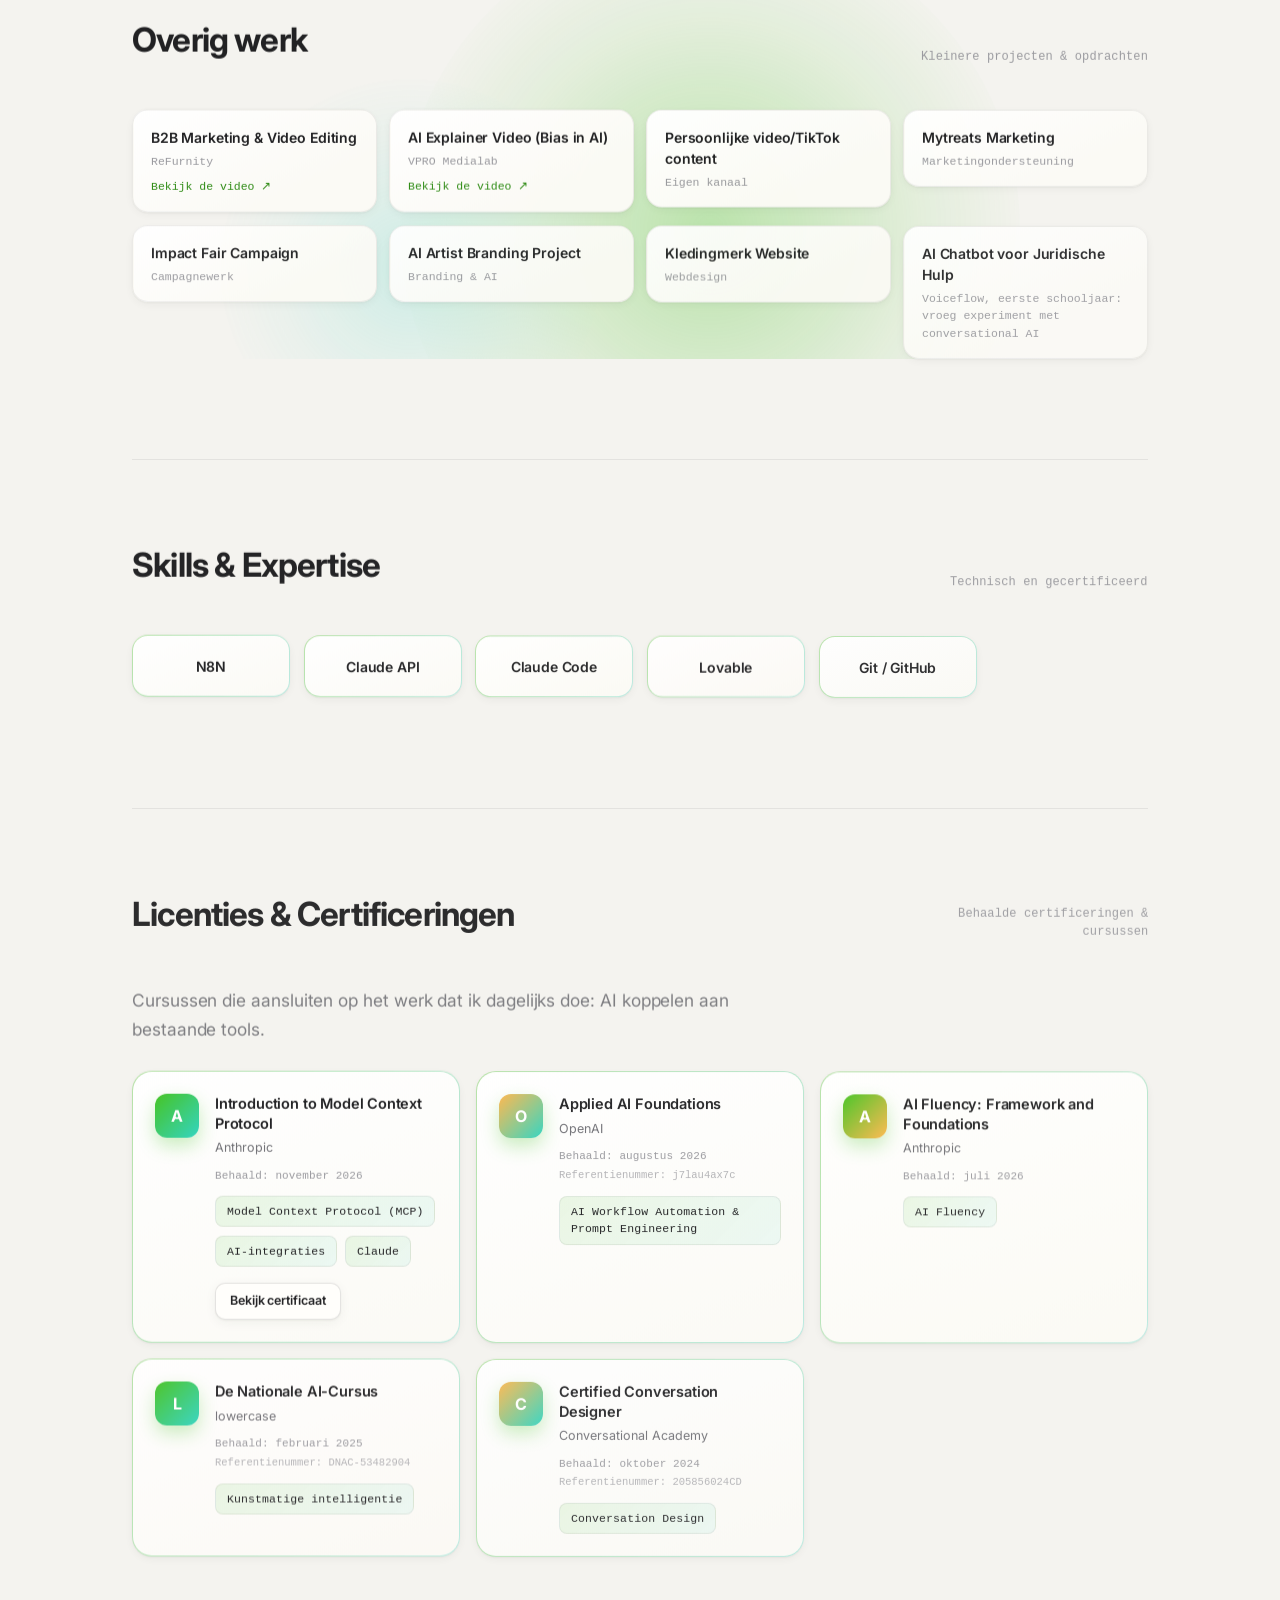
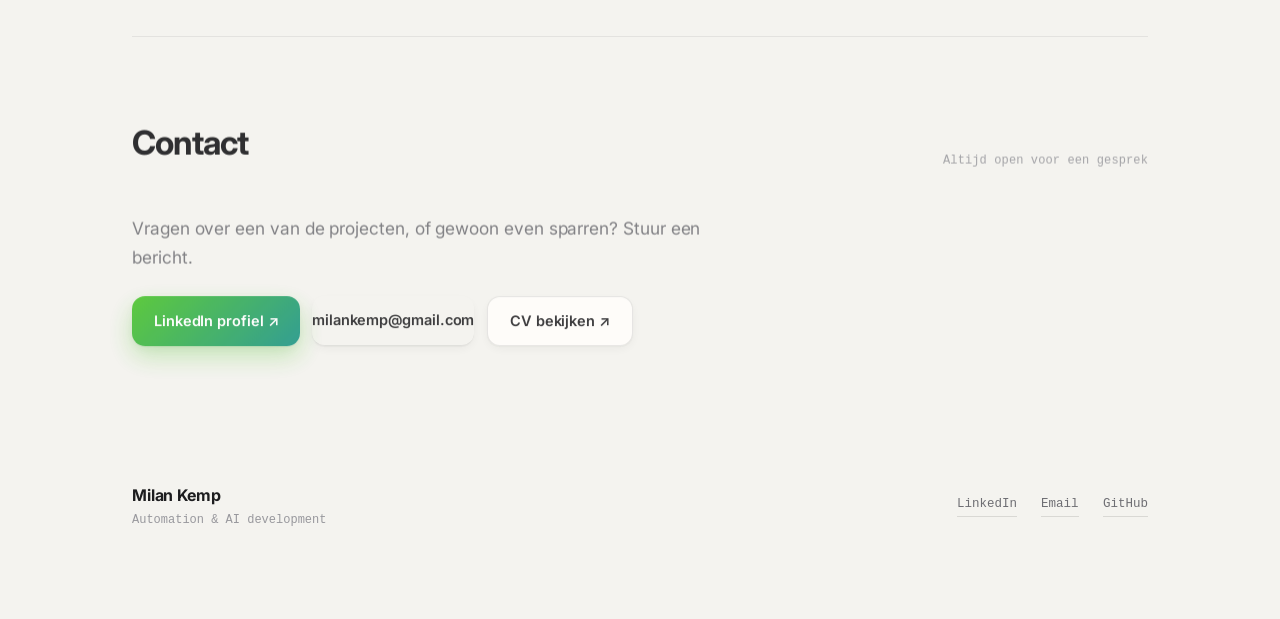
==== commit 07901ded: "Hernoem het RAG-project naar Portfolio RAG Chatbot Kaarttitel, pagina-titel en og:title aangepast, e" ====
--- a/index.html
+++ b/index.html
@@ -221,12 +221,12 @@
         </div>
       </article>
 
-      <article class="project-card tilt-card observe" data-href="projects/vraag-het-milan.html">
+      <article class="project-card tilt-card observe" data-href="projects/rag-chatbot.html">
         <div class="project-card-cta" aria-hidden="true">↗</div>
         <div class="project-top">
           <span class="project-num">04</span>
         </div>
-        <h3 class="project-title">Vraag het Milan</h3>
+        <h3 class="project-title">Portfolio RAG Chatbot</h3>
         <p class="project-desc">
           Een RAG-chatbot die vragen over mijn projecten beantwoordt, uitsluitend op basis van
           mijn eigen projectteksten, met bronvermelding. Staat iets niet in mijn teksten, dan
@@ -243,7 +243,7 @@
         </div>
         <div class="project-foot">
           <div class="project-links">
-            <a href="projects/vraag-het-milan.html">Bekijk case study →</a>
+            <a href="projects/rag-chatbot.html">Bekijk case study →</a>
           </div>
         </div>
       </article>
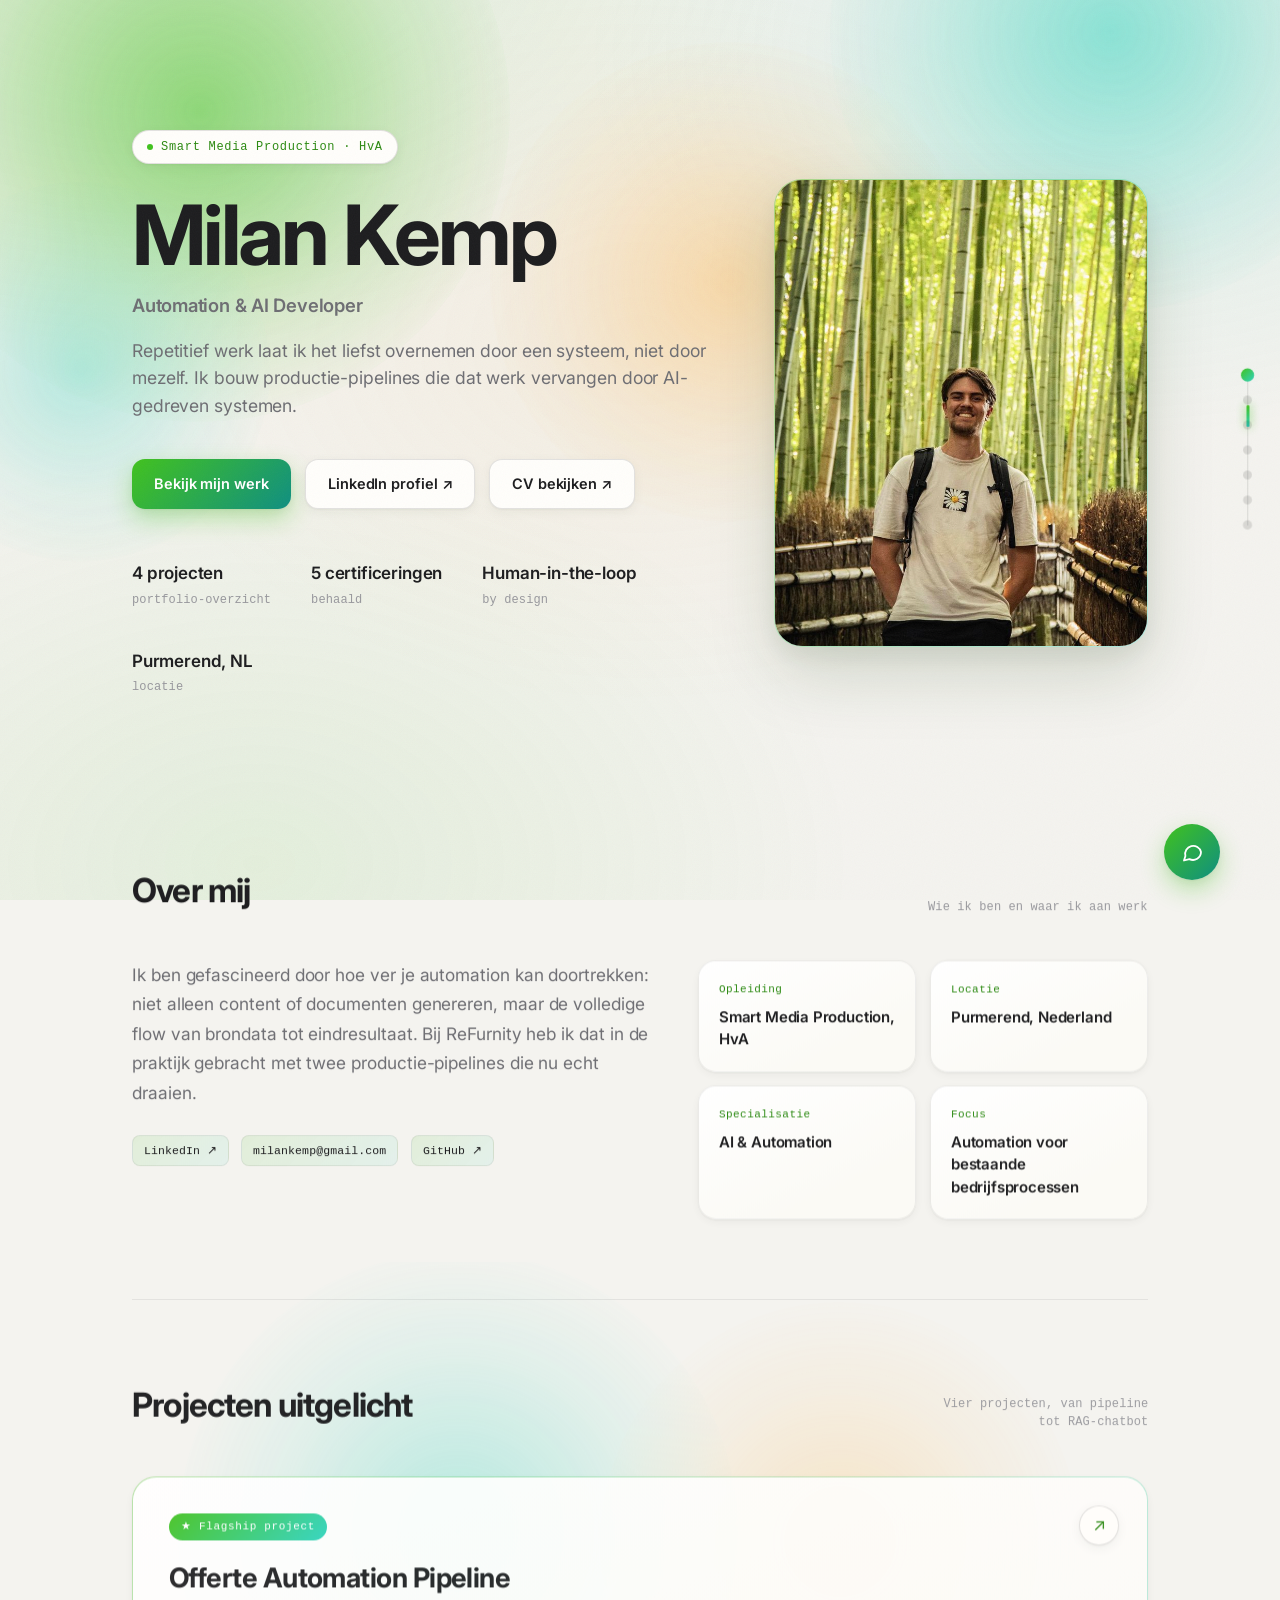
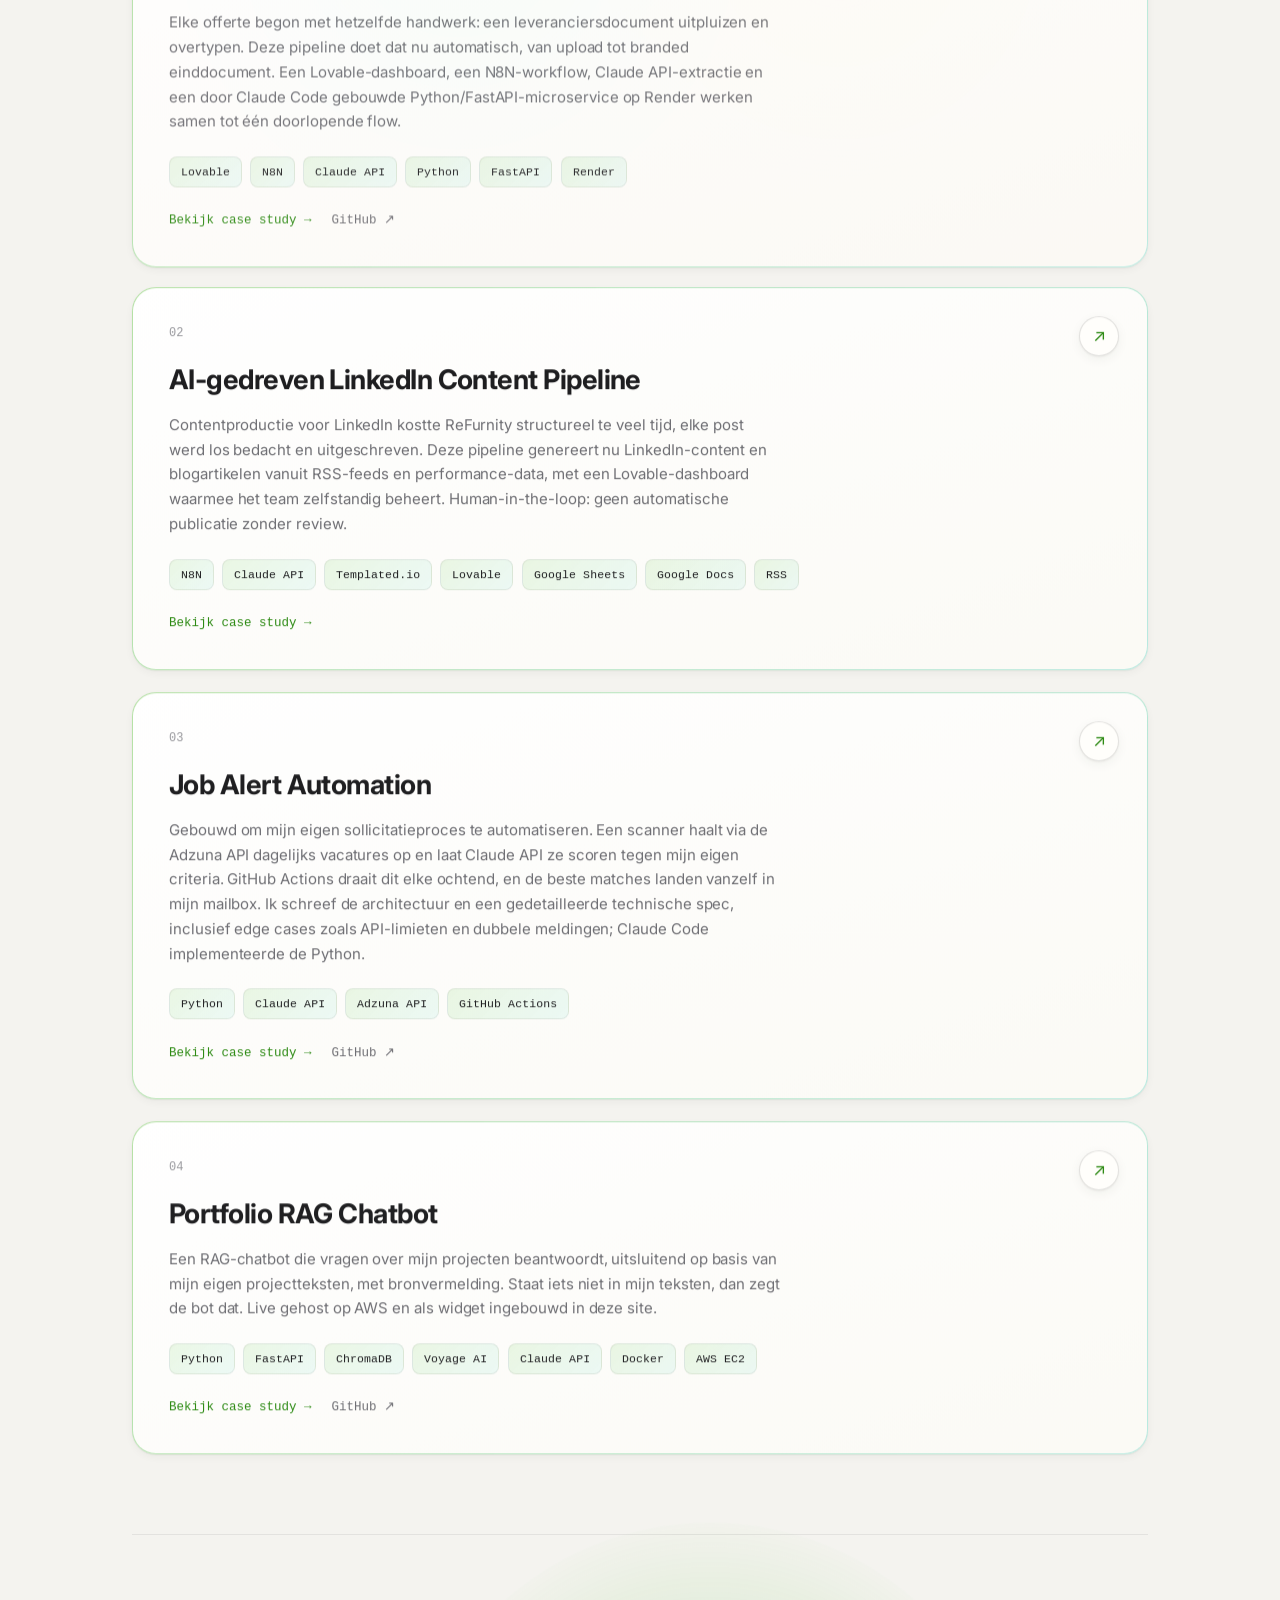
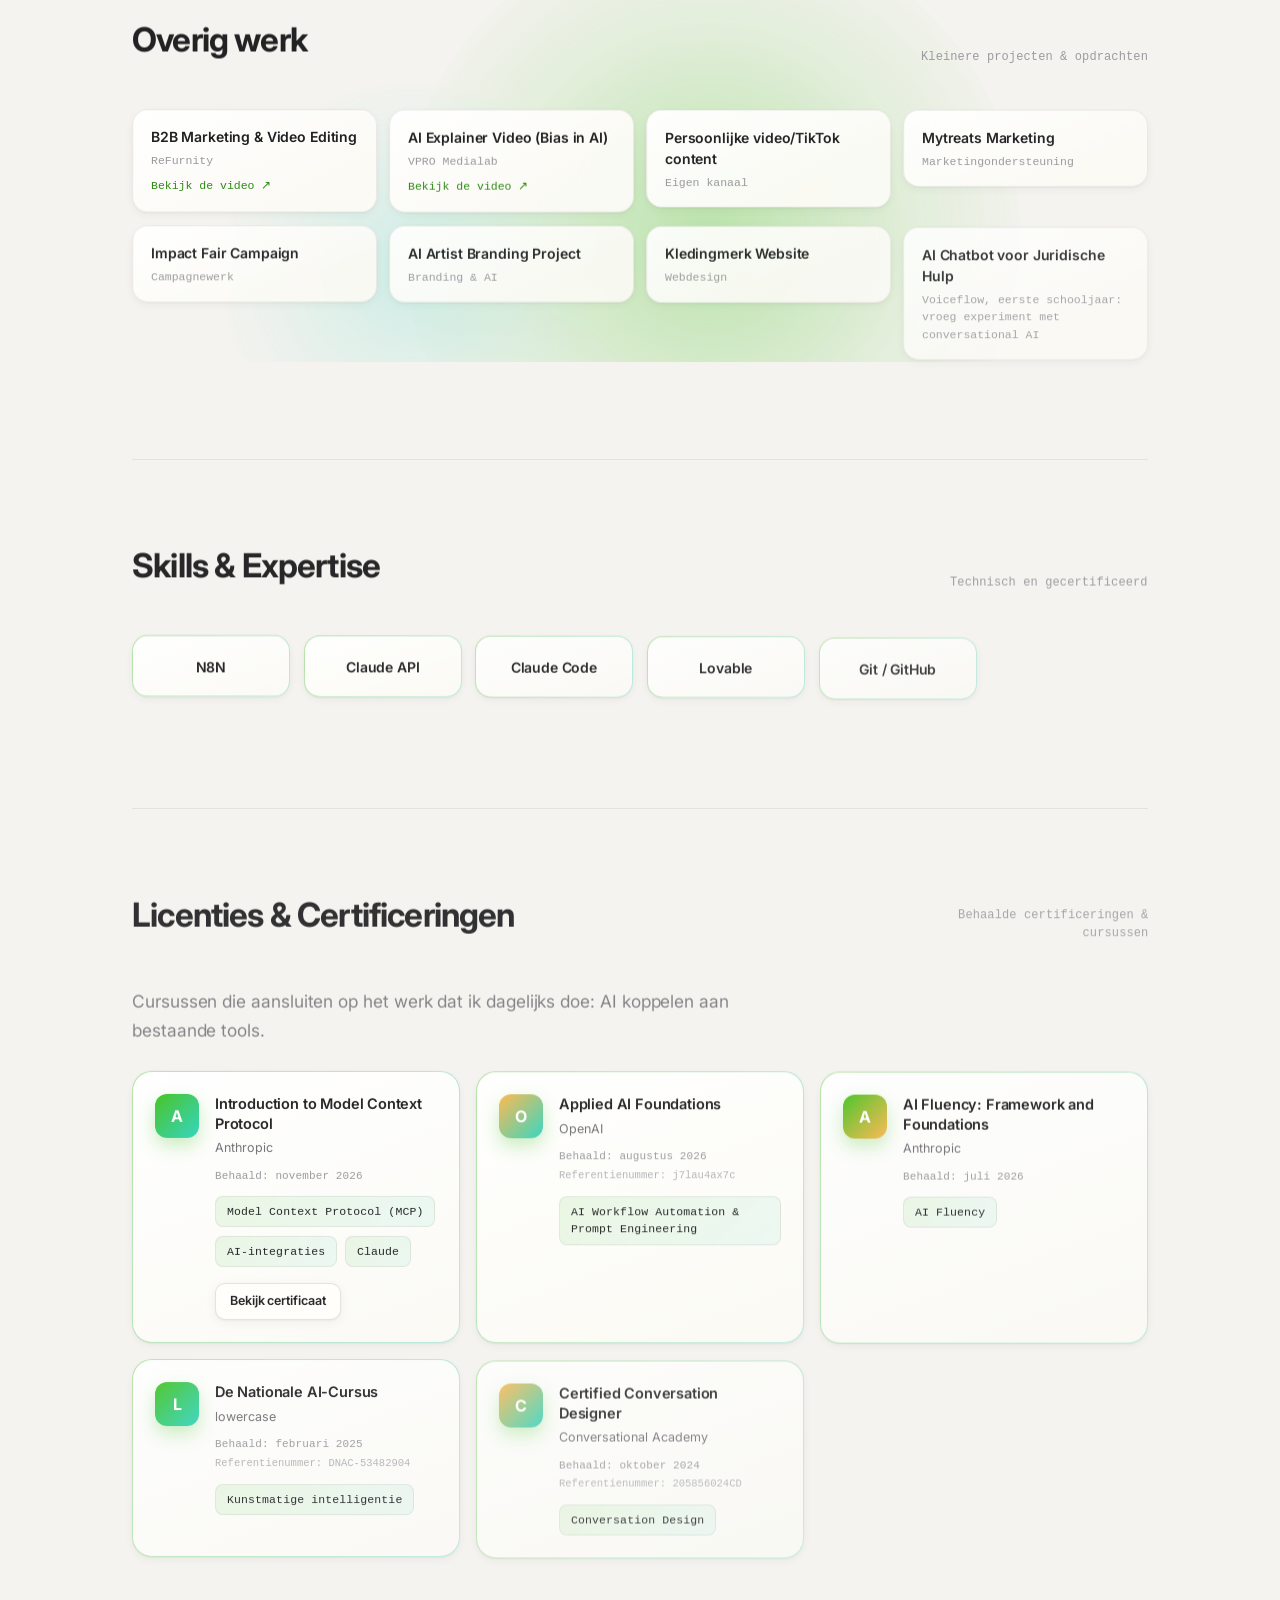
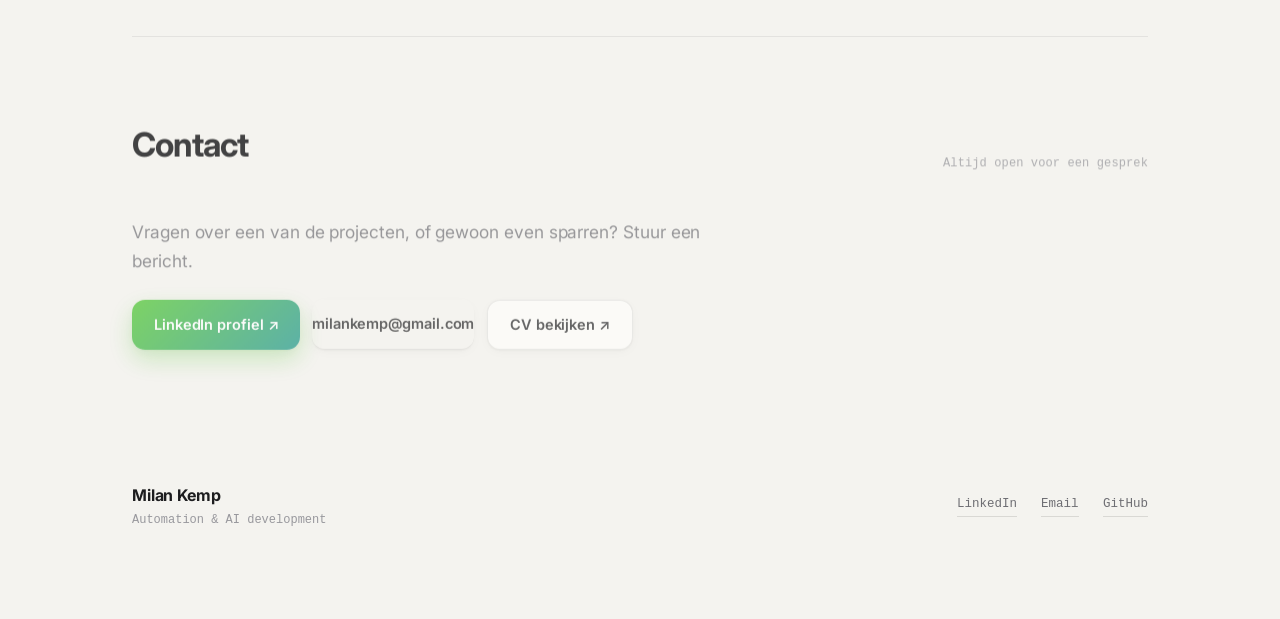
==== commit df2fa524: "Voeg GitHub-link toe aan het Portfolio RAG Chatbot-project Op de projectkaart (zelfde patroon als Jo" ====
--- a/index.html
+++ b/index.html
@@ -244,6 +244,7 @@
         <div class="project-foot">
           <div class="project-links">
             <a href="projects/rag-chatbot.html">Bekijk case study →</a>
+            <a class="secondary" href="https://github.com/Milan-Kemp/portfolio-rag-chatbot" target="_blank" rel="noopener">GitHub ↗</a>
           </div>
         </div>
       </article>
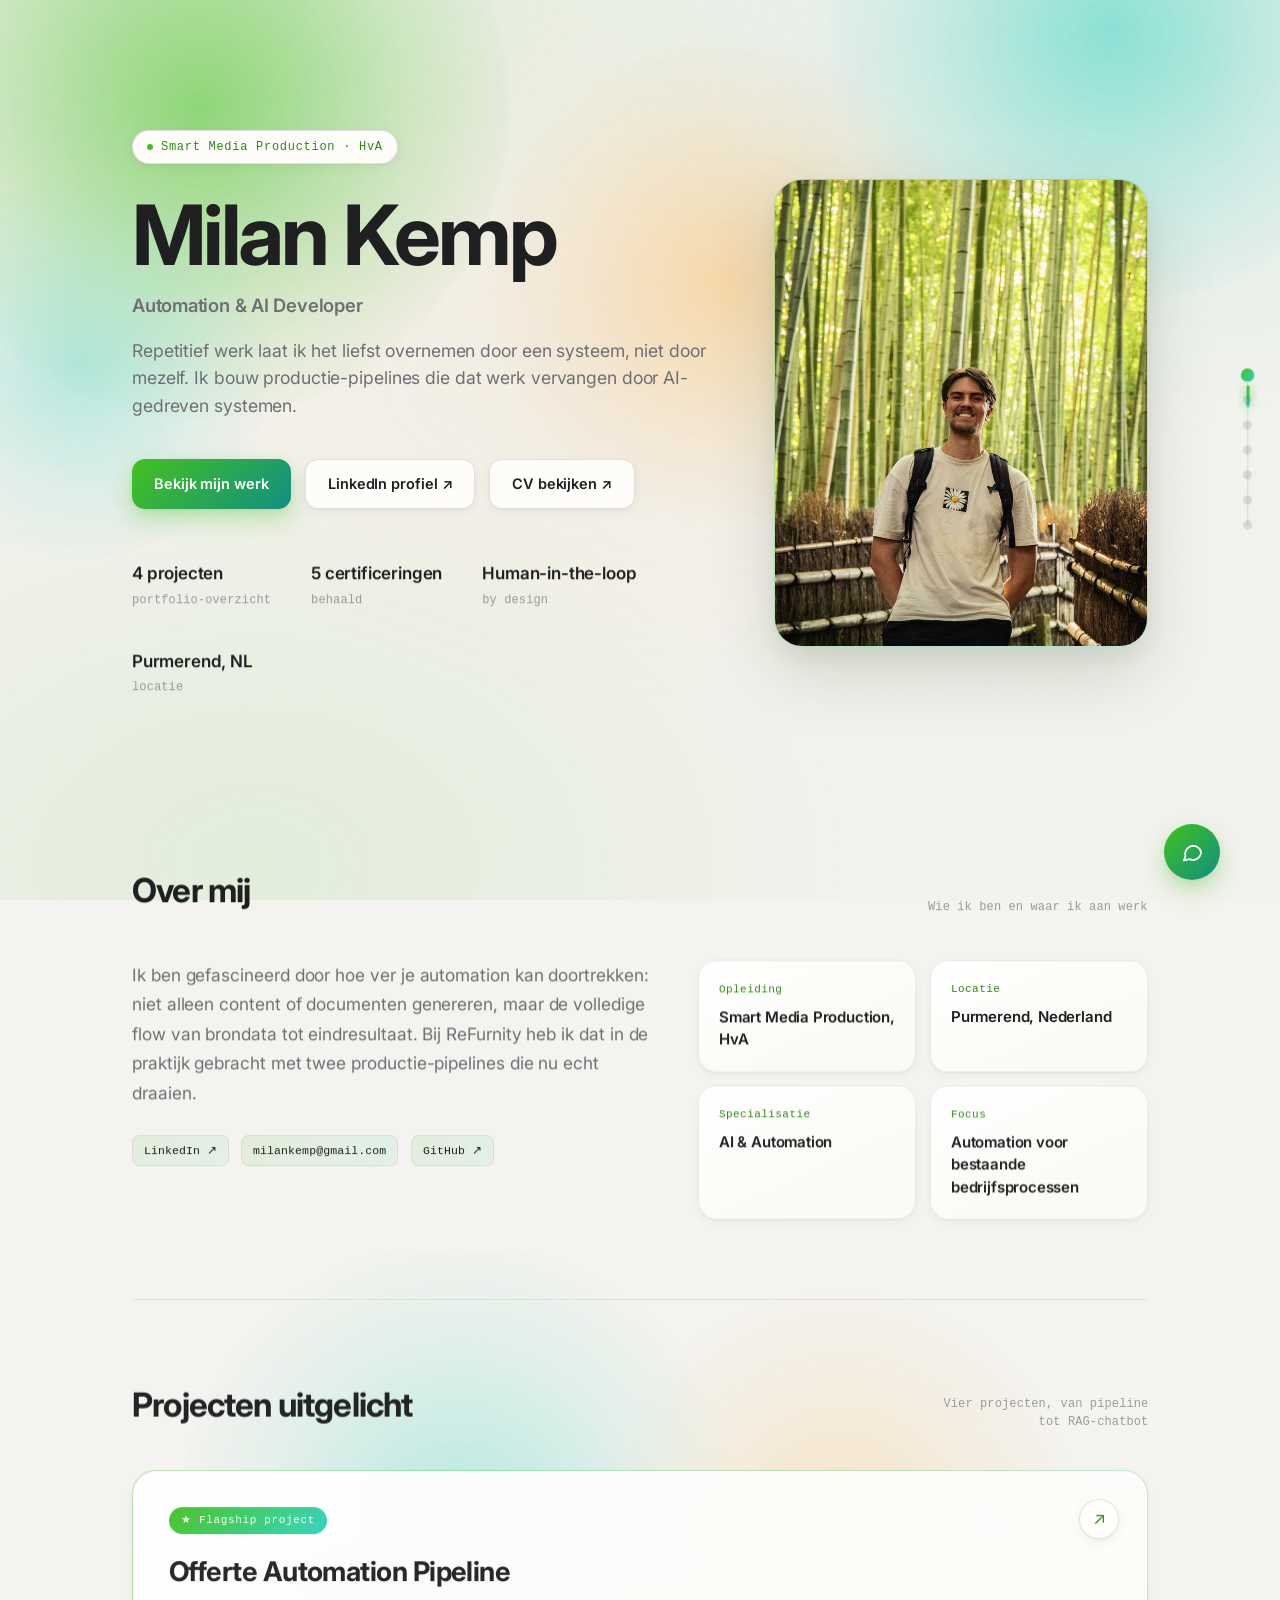
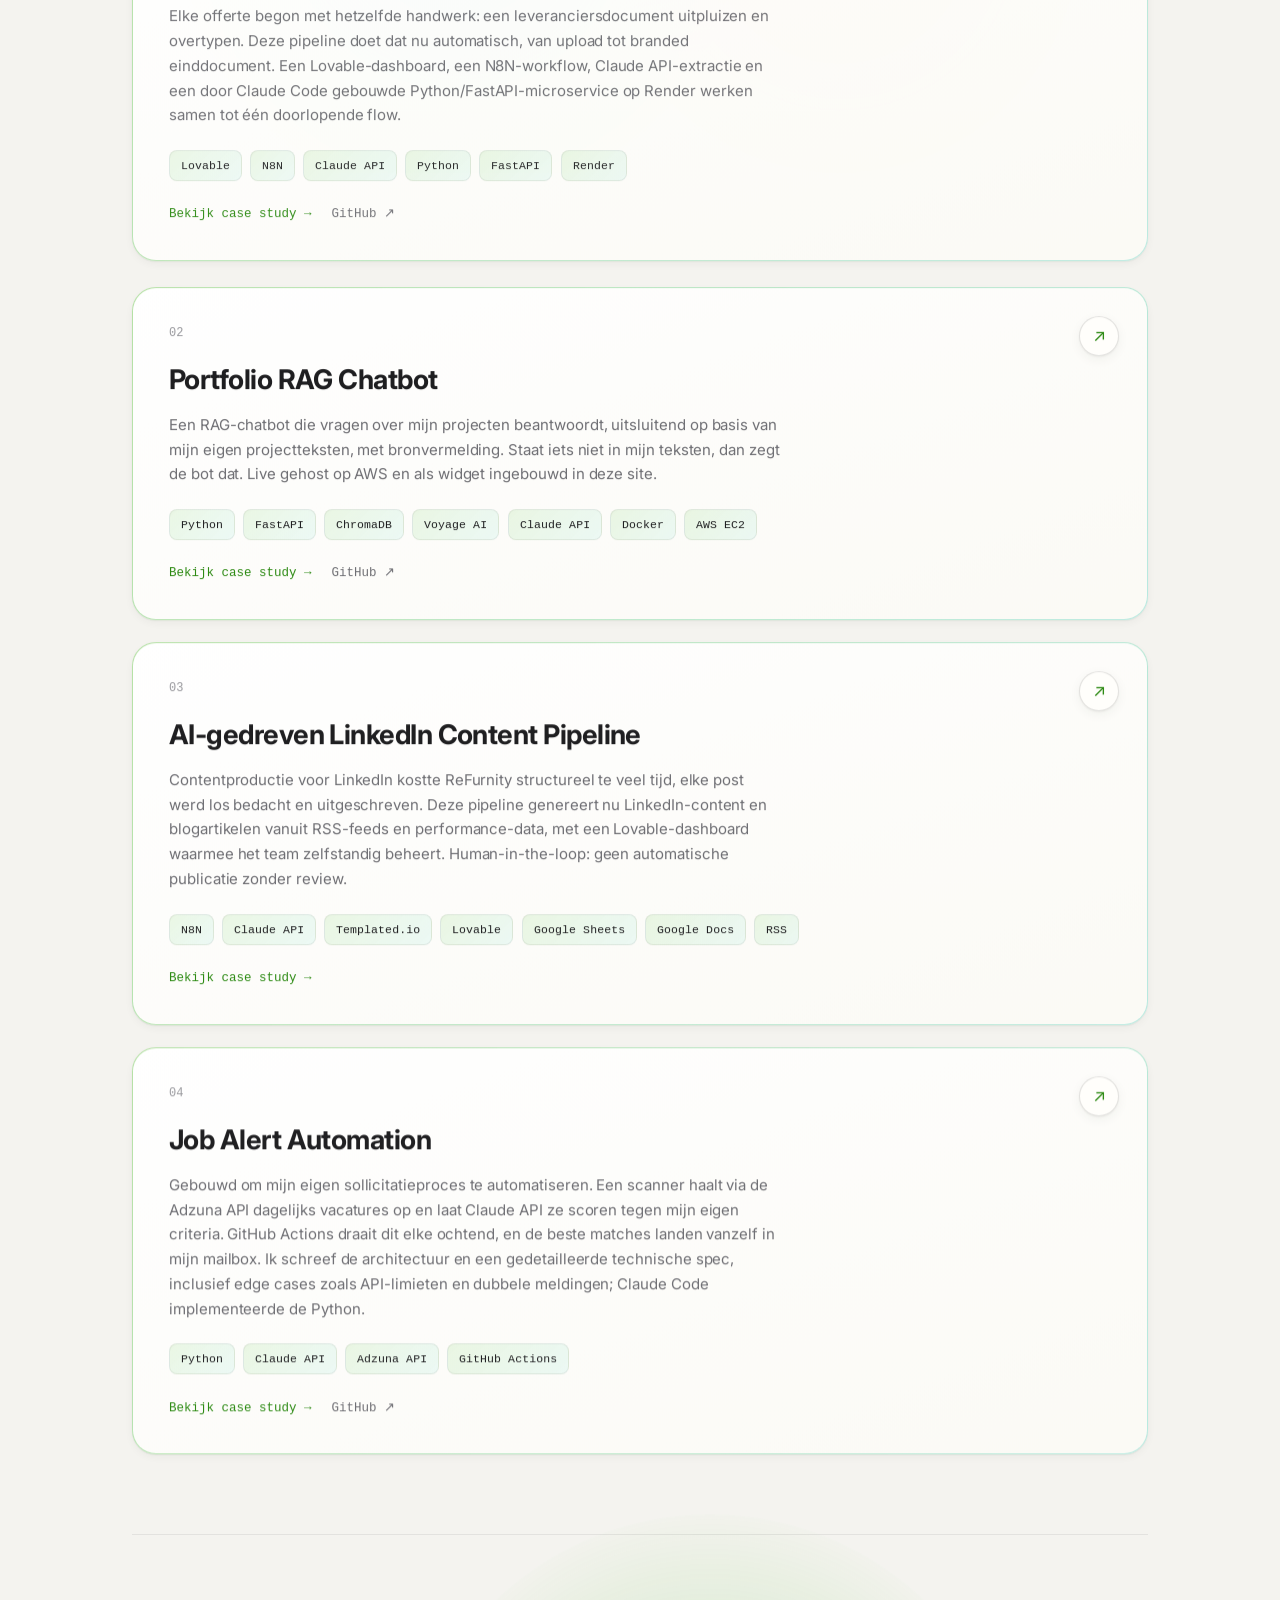
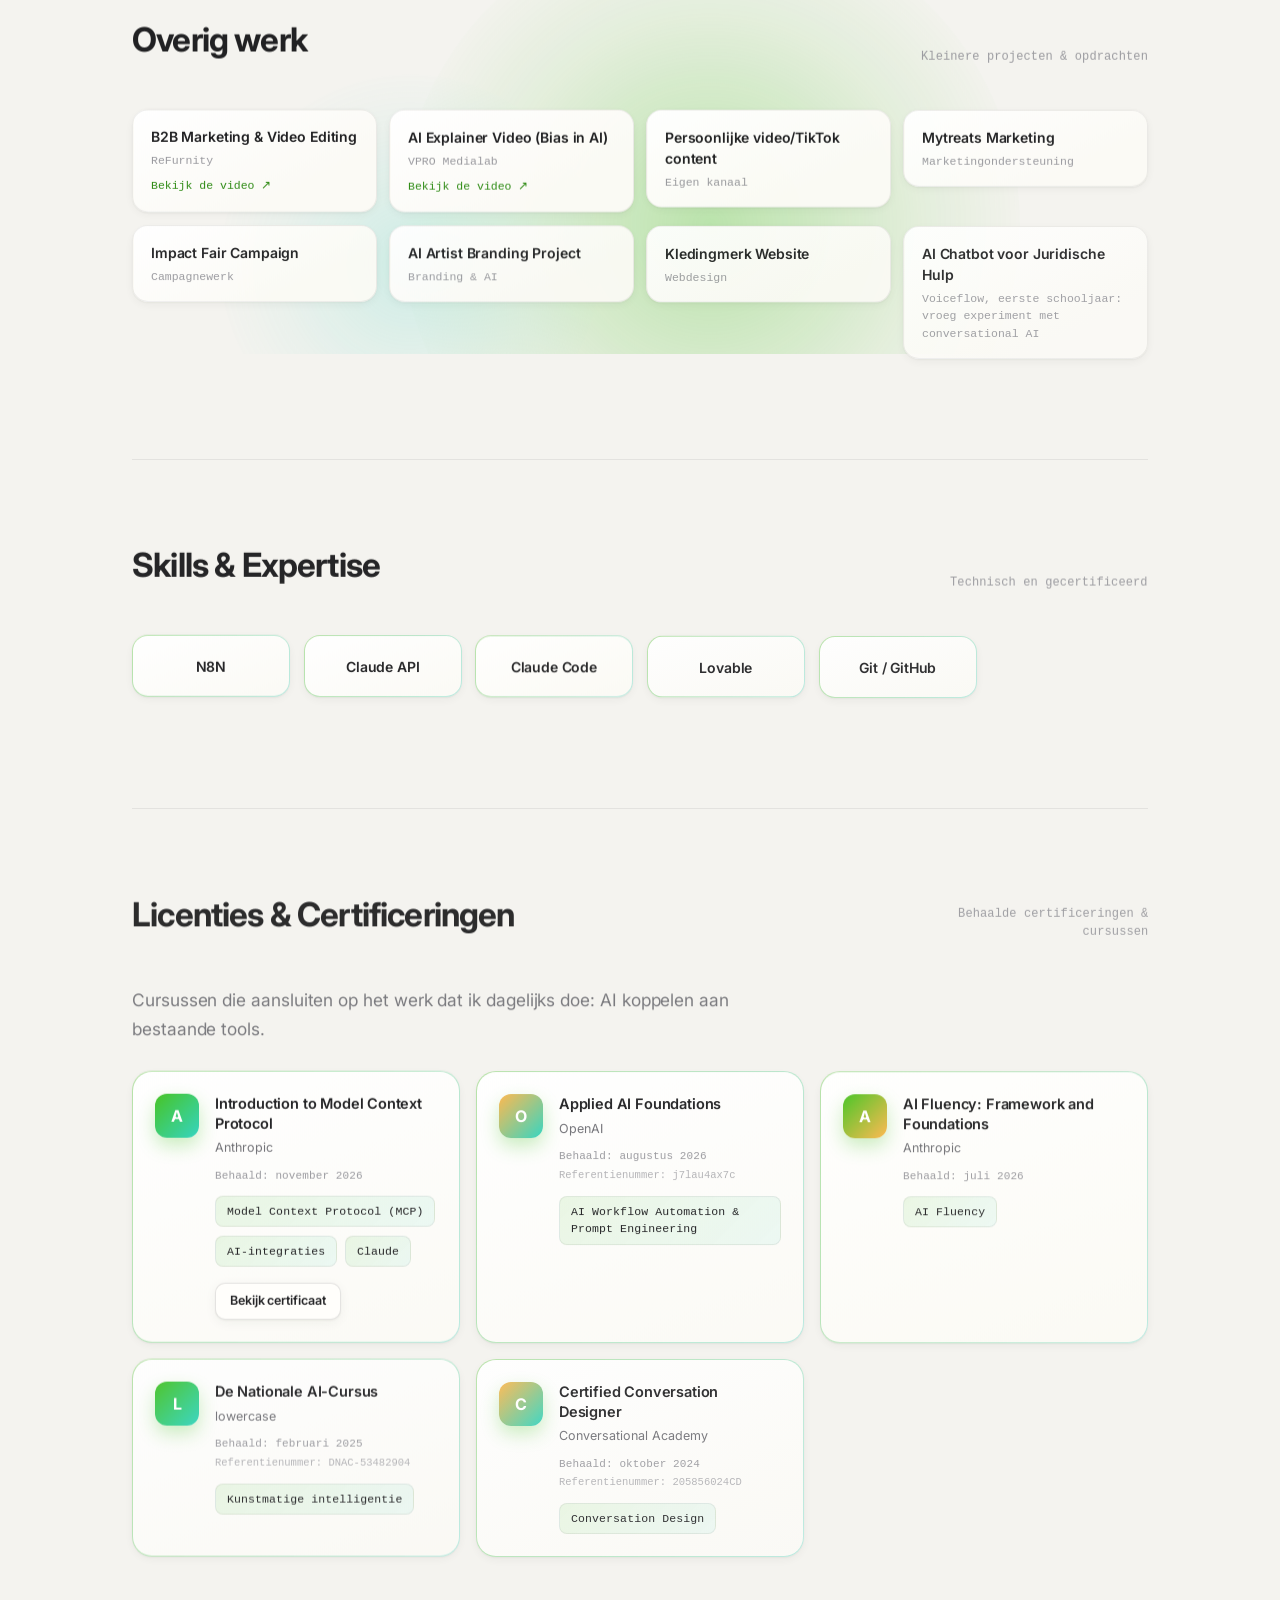
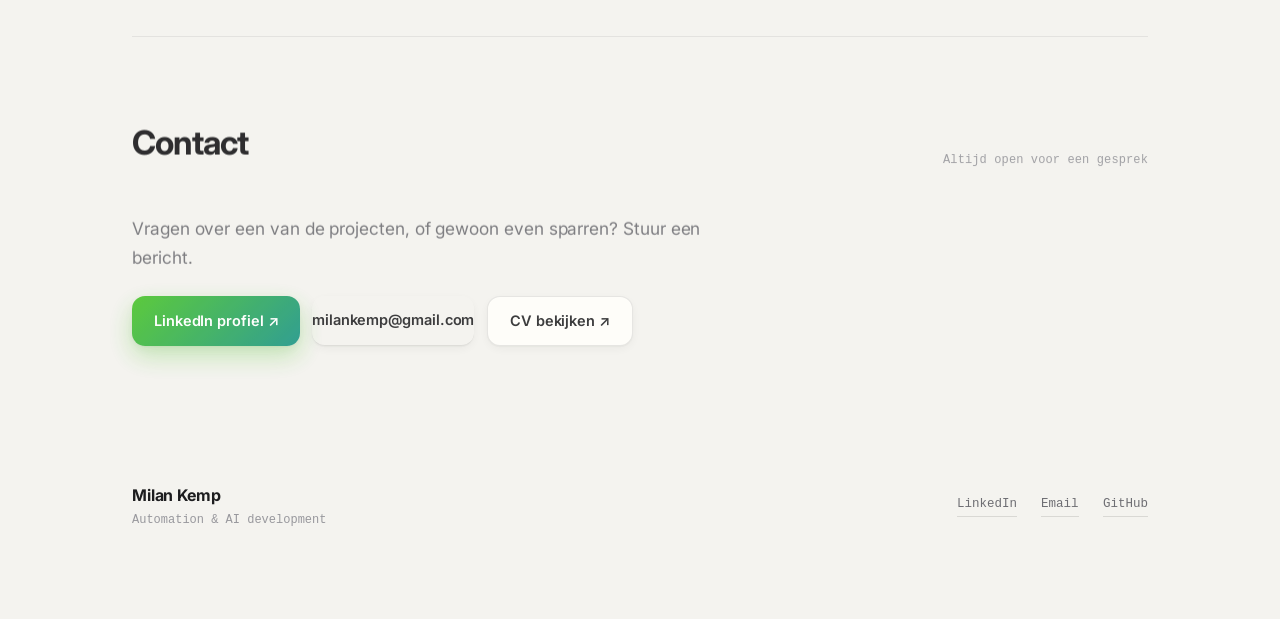
==== commit 41a505d7: "Zet Portfolio RAG Chatbot op plek 2 bij de projecten Nieuwe volgorde: Offerte (flagship, draait in p" ====
--- a/index.html
+++ b/index.html
@@ -164,10 +164,38 @@
         </article>
       </div>
 
+      <article class="project-card tilt-card observe" data-href="projects/rag-chatbot.html">
+        <div class="project-card-cta" aria-hidden="true">↗</div>
+        <div class="project-top">
+          <span class="project-num">02</span>
+        </div>
+        <h3 class="project-title">Portfolio RAG Chatbot</h3>
+        <p class="project-desc">
+          Een RAG-chatbot die vragen over mijn projecten beantwoordt, uitsluitend op basis van
+          mijn eigen projectteksten, met bronvermelding. Staat iets niet in mijn teksten, dan
+          zegt de bot dat. Live gehost op AWS en als widget ingebouwd in deze site.
+        </p>
+        <div class="badges">
+          <span class="badge">Python</span>
+          <span class="badge">FastAPI</span>
+          <span class="badge">ChromaDB</span>
+          <span class="badge">Voyage AI</span>
+          <span class="badge">Claude API</span>
+          <span class="badge">Docker</span>
+          <span class="badge">AWS EC2</span>
+        </div>
+        <div class="project-foot">
+          <div class="project-links">
+            <a href="projects/rag-chatbot.html">Bekijk case study →</a>
+            <a class="secondary" href="https://github.com/Milan-Kemp/portfolio-rag-chatbot" target="_blank" rel="noopener">GitHub ↗</a>
+          </div>
+        </div>
+      </article>
+
       <article class="project-card tilt-card observe" data-href="projects/linkedin-content-pipeline.html">
         <div class="project-card-cta" aria-hidden="true">↗</div>
         <div class="project-top">
-          <span class="project-num">02</span>
+          <span class="project-num">03</span>
         </div>
         <h3 class="project-title">AI-gedreven LinkedIn Content Pipeline</h3>
         <p class="project-desc">
@@ -196,7 +224,7 @@
       <article class="project-card tilt-card observe" data-href="projects/job-alert-automation.html">
         <div class="project-card-cta" aria-hidden="true">↗</div>
         <div class="project-top">
-          <span class="project-num">03</span>
+          <span class="project-num">04</span>
         </div>
         <h3 class="project-title">Job Alert Automation</h3>
         <p class="project-desc">
@@ -220,34 +248,6 @@
           </div>
         </div>
       </article>
-
-      <article class="project-card tilt-card observe" data-href="projects/rag-chatbot.html">
-        <div class="project-card-cta" aria-hidden="true">↗</div>
-        <div class="project-top">
-          <span class="project-num">04</span>
-        </div>
-        <h3 class="project-title">Portfolio RAG Chatbot</h3>
-        <p class="project-desc">
-          Een RAG-chatbot die vragen over mijn projecten beantwoordt, uitsluitend op basis van
-          mijn eigen projectteksten, met bronvermelding. Staat iets niet in mijn teksten, dan
-          zegt de bot dat. Live gehost op AWS en als widget ingebouwd in deze site.
-        </p>
-        <div class="badges">
-          <span class="badge">Python</span>
-          <span class="badge">FastAPI</span>
-          <span class="badge">ChromaDB</span>
-          <span class="badge">Voyage AI</span>
-          <span class="badge">Claude API</span>
-          <span class="badge">Docker</span>
-          <span class="badge">AWS EC2</span>
-        </div>
-        <div class="project-foot">
-          <div class="project-links">
-            <a href="projects/rag-chatbot.html">Bekijk case study →</a>
-            <a class="secondary" href="https://github.com/Milan-Kemp/portfolio-rag-chatbot" target="_blank" rel="noopener">GitHub ↗</a>
-          </div>
-        </div>
-      </article>
     </div>
   </section>
 
